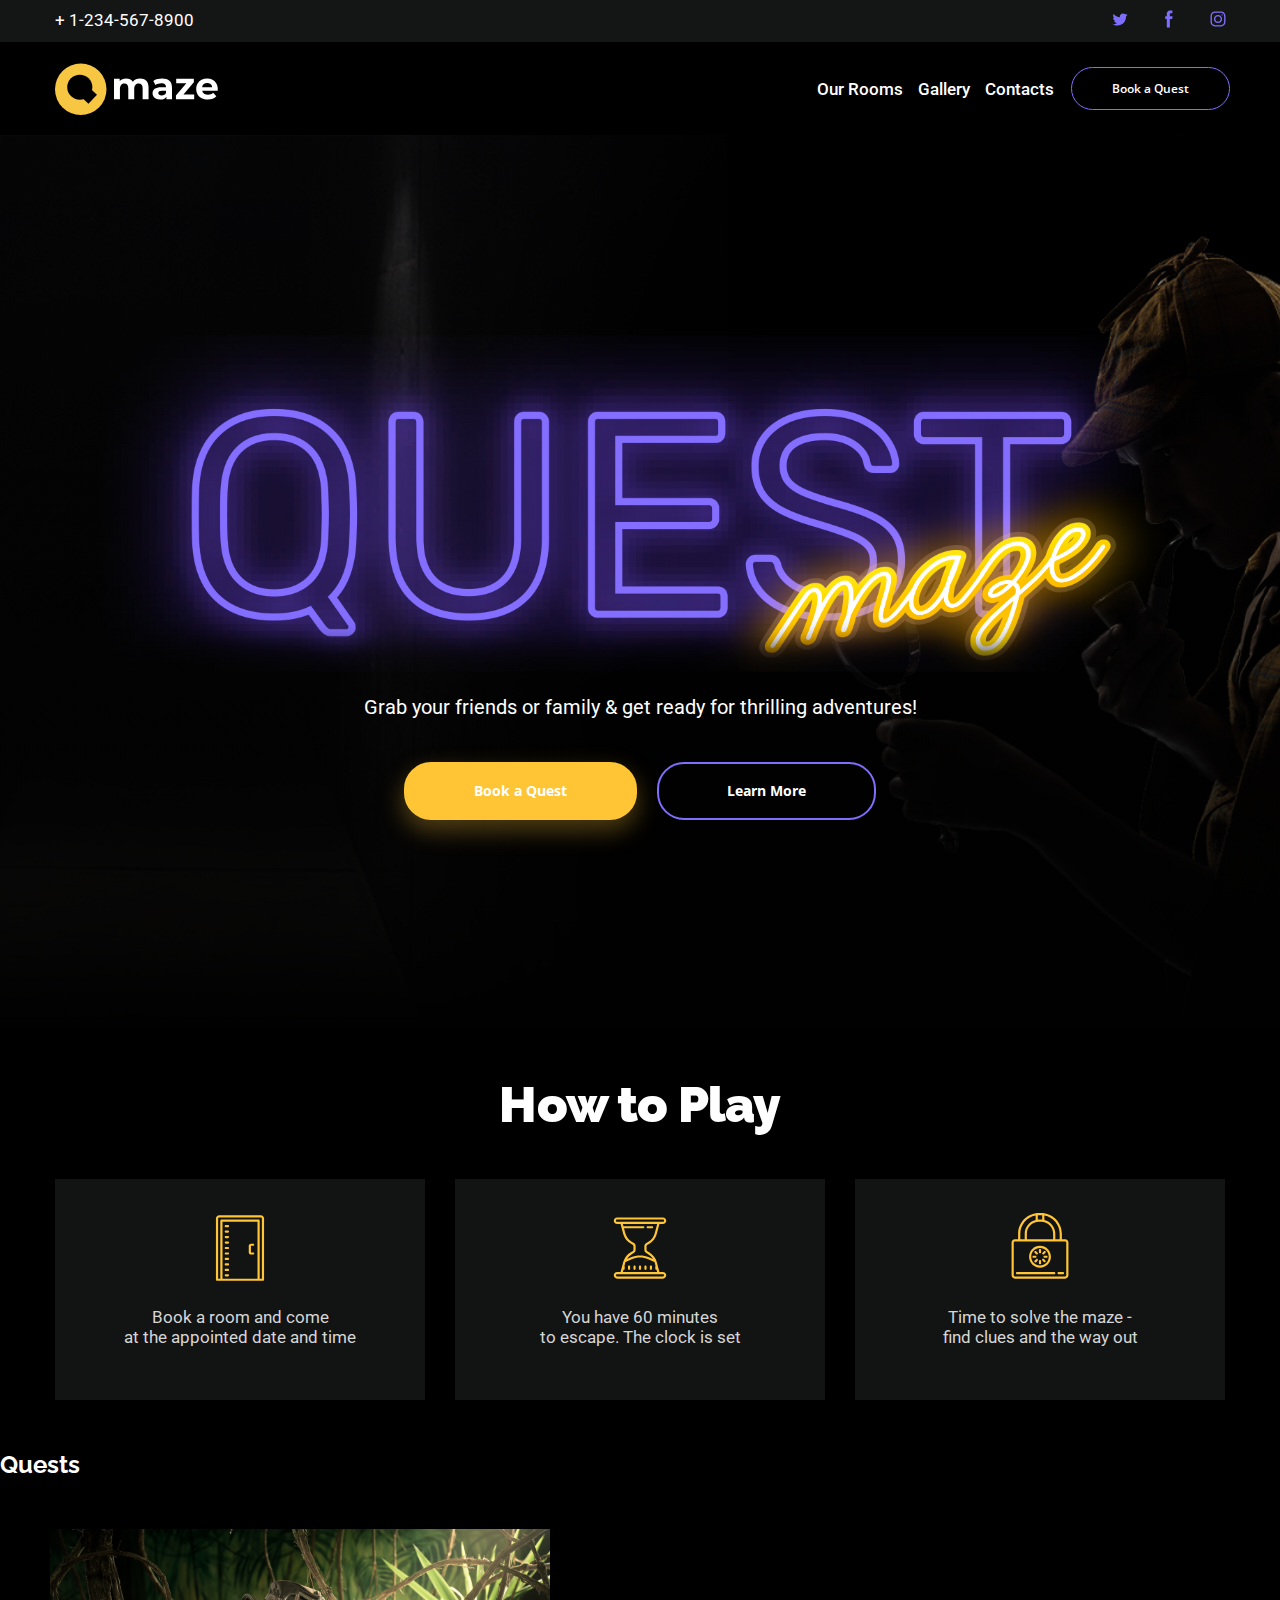
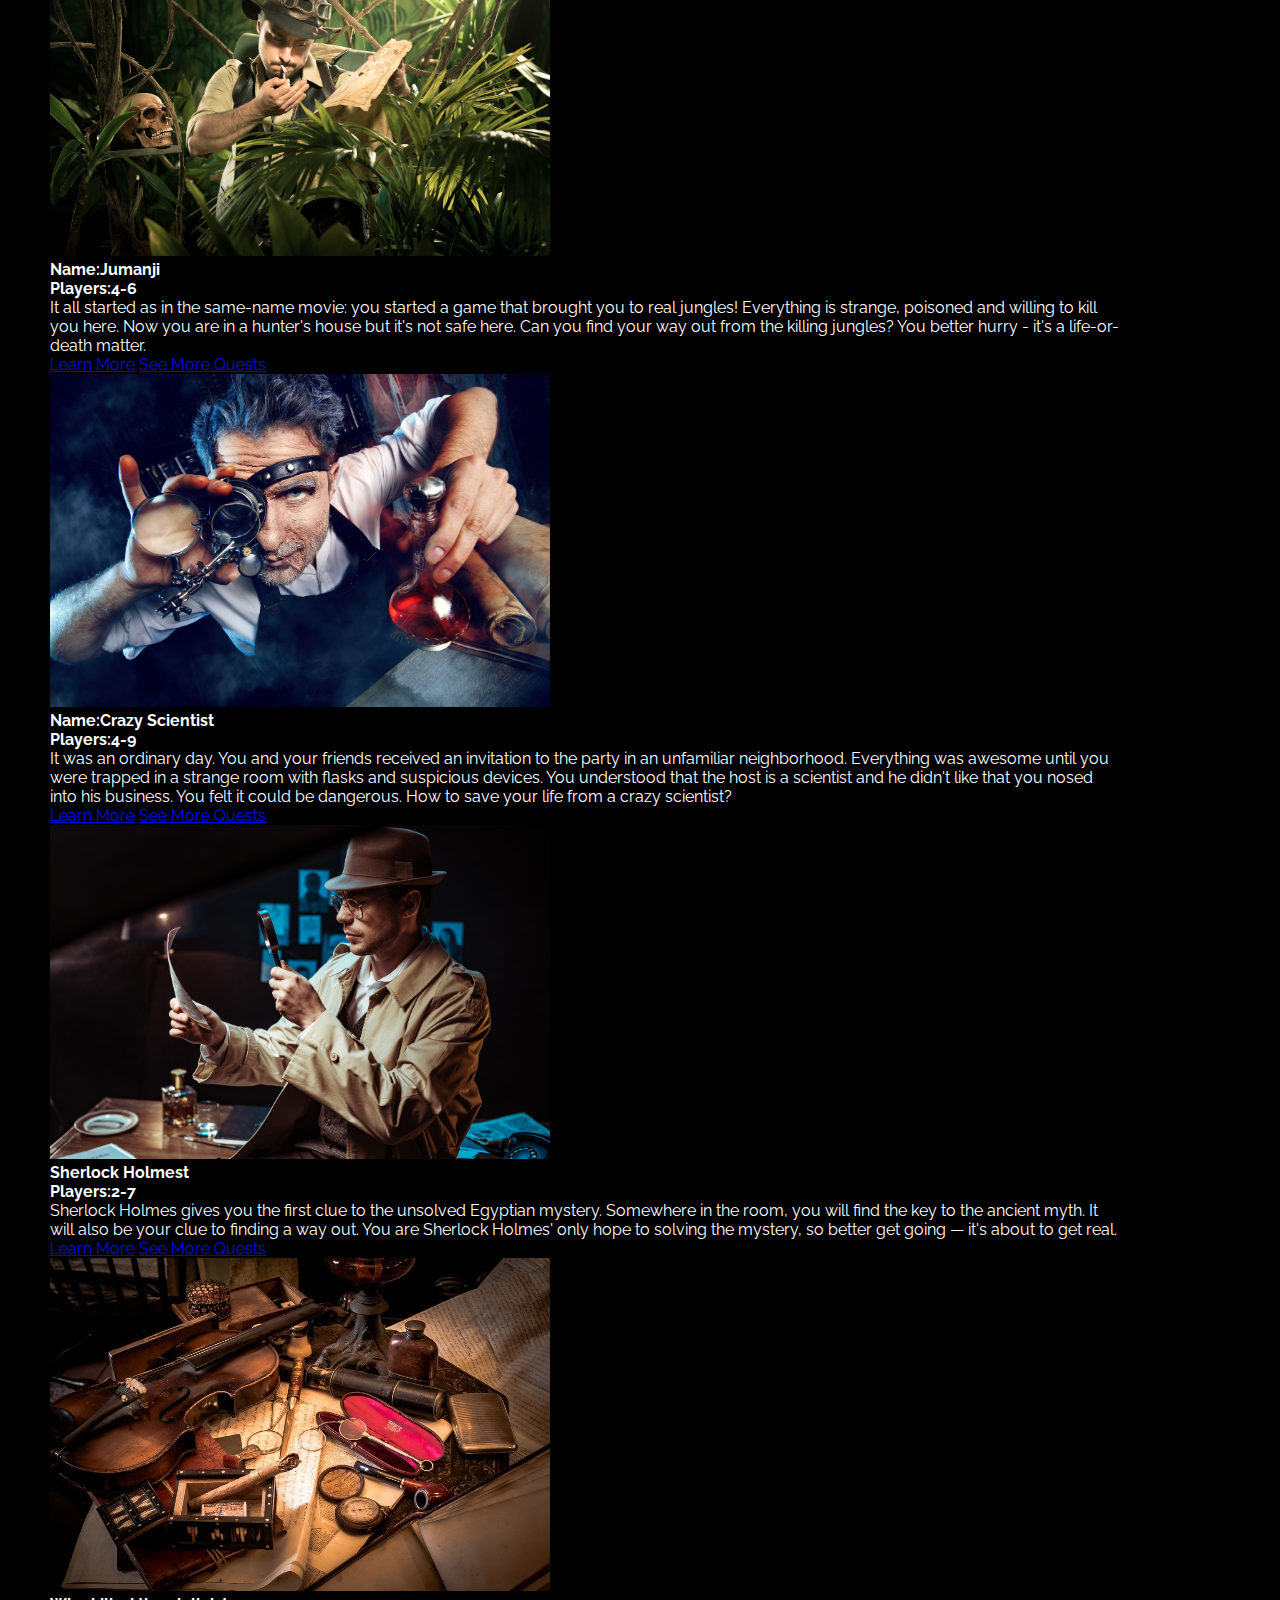
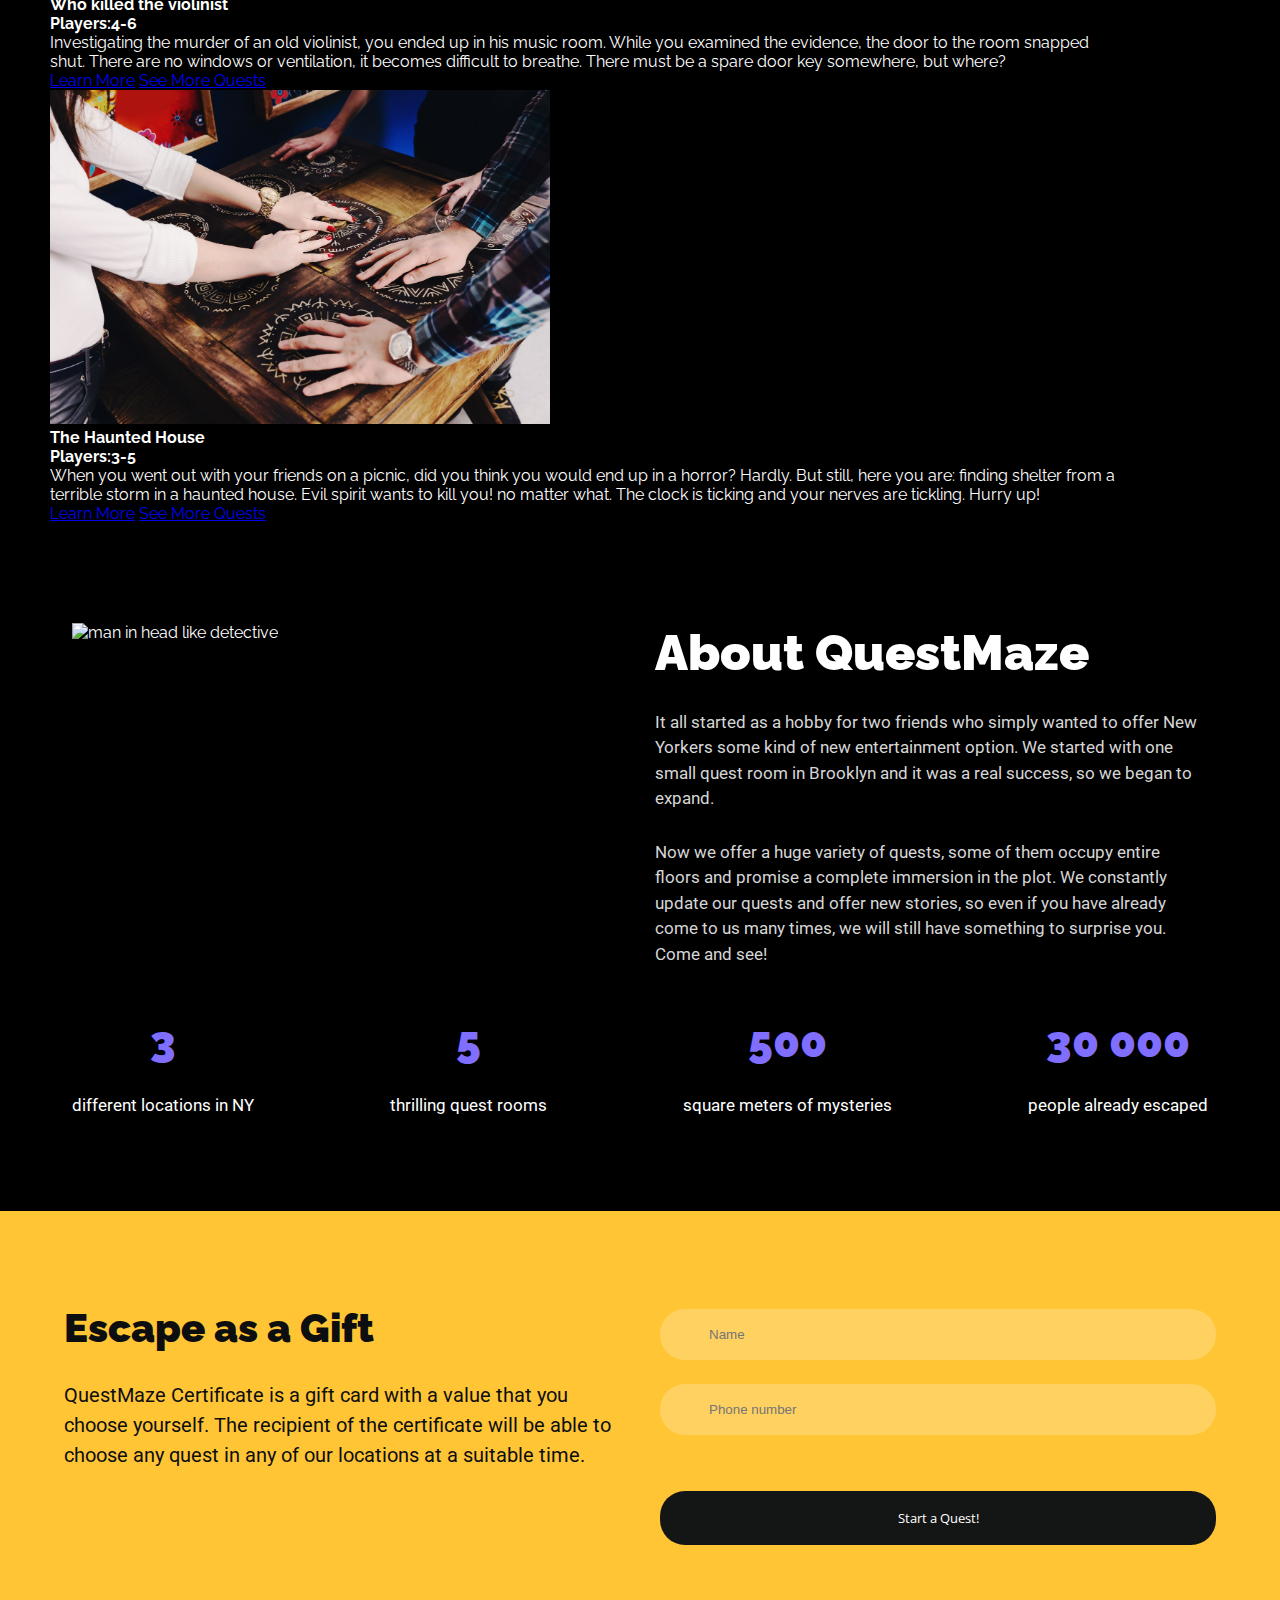
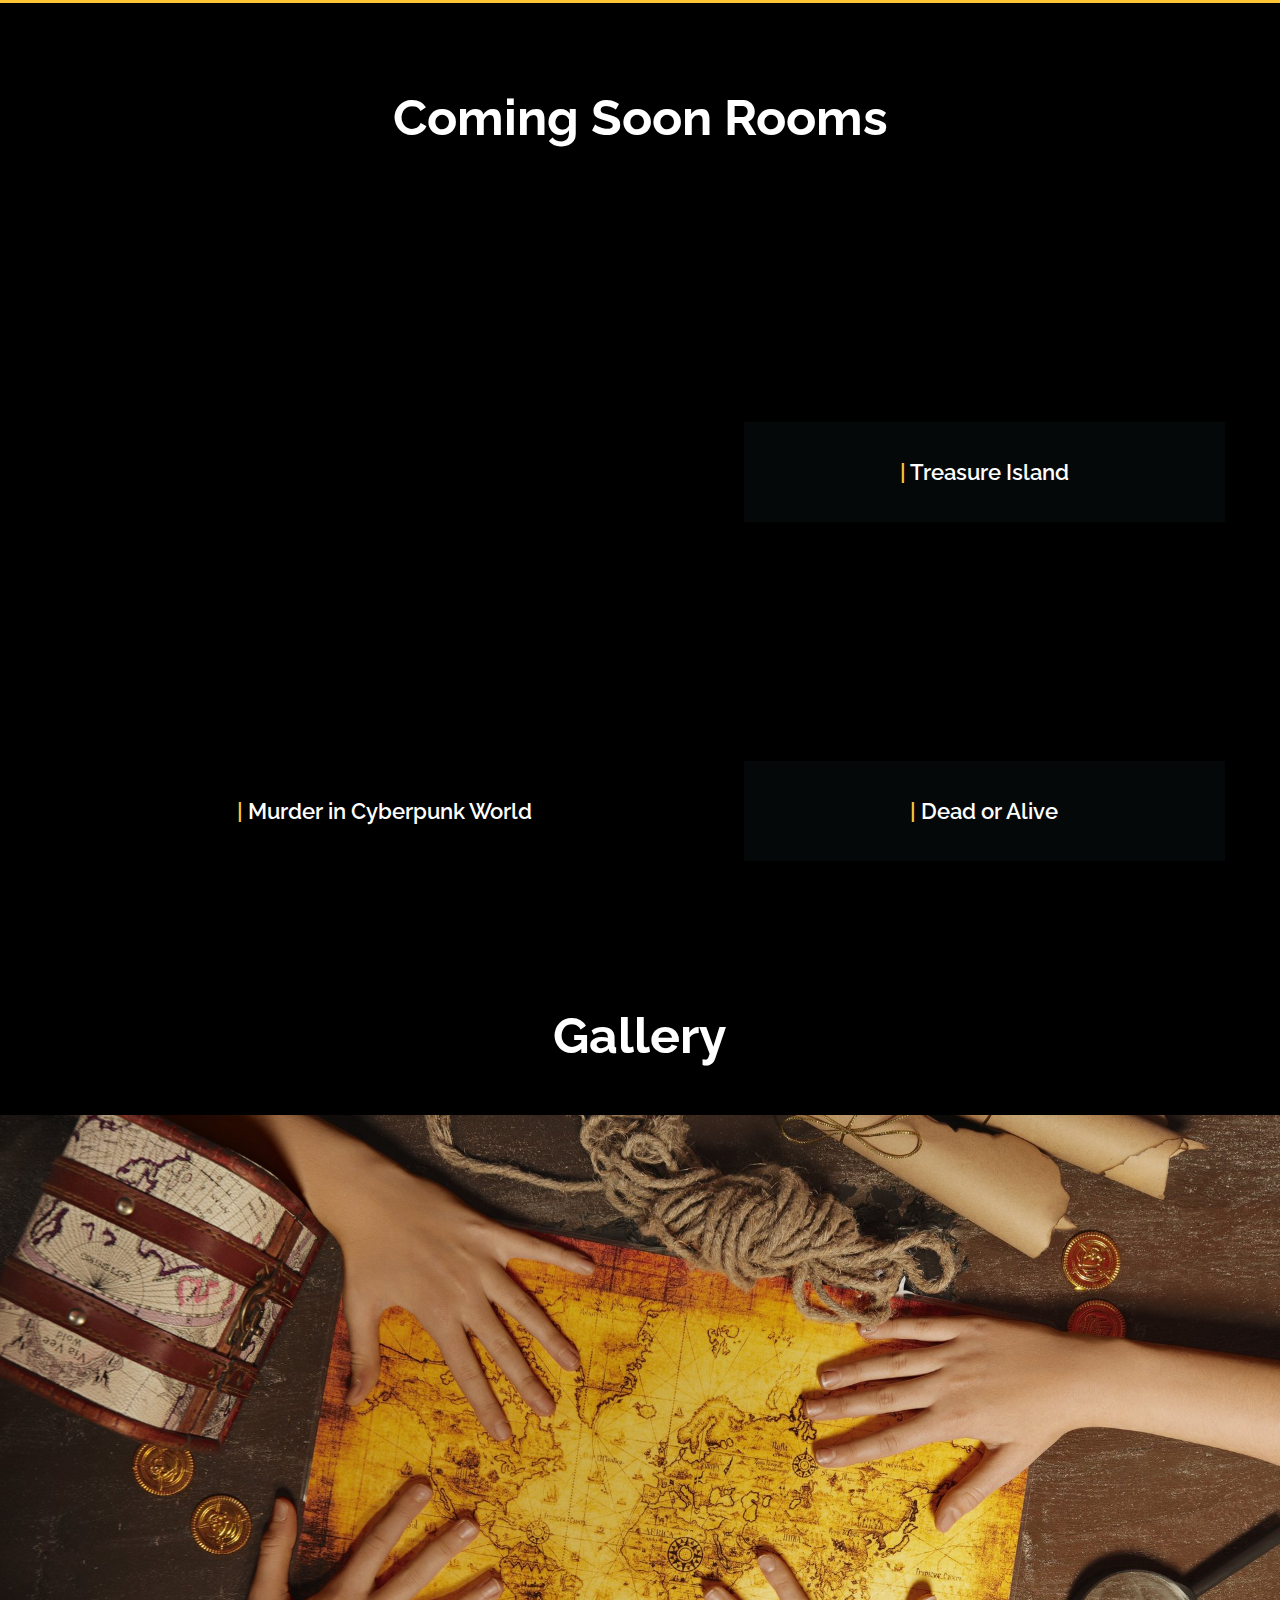
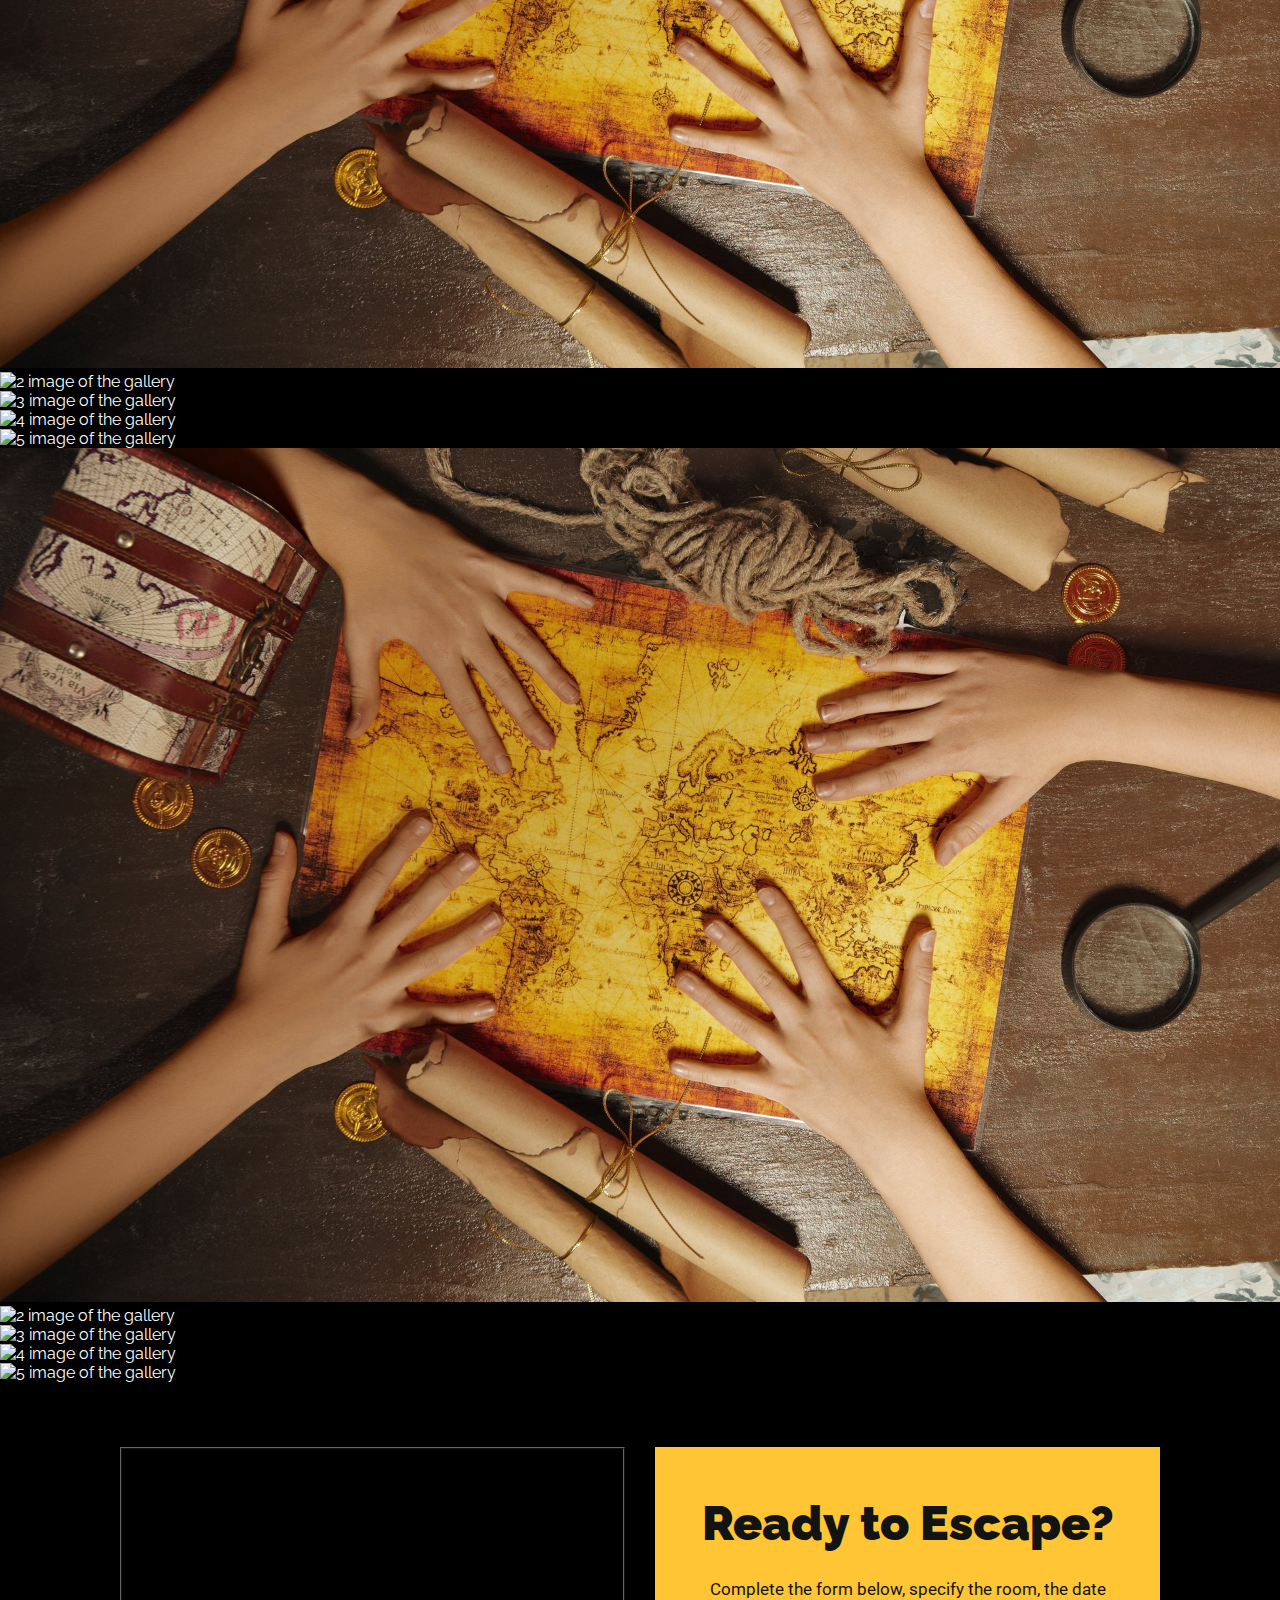
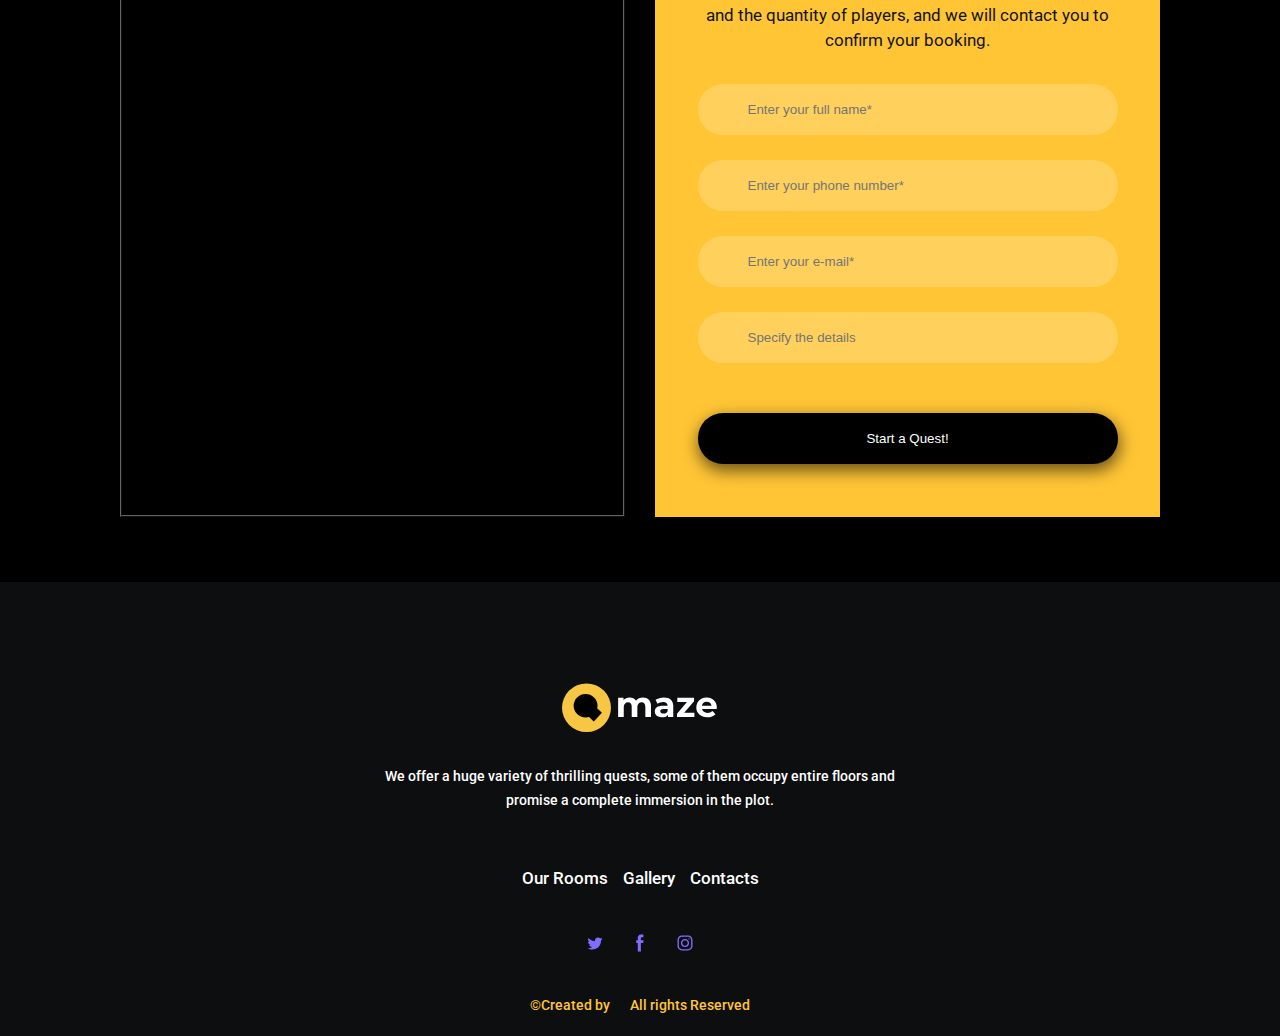
==== index.html @ 41f86e08 "Merge branch 'main' of https://github.com/koldovsky/735-team-03 into main" ====
<!DOCTYPE html>
<html lang="en">

<head>
    <meta charset="UTF-8">
    <meta http-equiv="X-UA-Compatible" content="IE=edge">
    <meta name="viewport" content="width=device-width, initial-scale=1.0"QuestMa
    <link rel="shortcut icon" href="img/questmaze-icon.png" type="image/x-icon">
    <link rel="stylesheet" href="css/index.css">
    <link rel="stylesheet" href="css/gallery-slider.css">
</head>

<body>
    <!-- Ivan Chyk -->
    <header class="header">
        <div class="header__line">
            <div class="header__line-container max-width-container" id="line">
                <a class="header__number" href="tel:+1-234-567-8900">+ 1-234-567-8900</a>
                <div class="header__social-icons social-icons">
                    <a class="social-icons__icon" href="https://www.twitter.com">
                        <img src="img/twitter-logo.svg" alt="Twitter Logo">
                    </a>
                    <a class="social-icons__icon" href="https://www.facebook.com">
                        <img src="img/facebook-logo.svg" alt="Facebook Logo">
                    </a>
                    <a class="social-icons__icon" href="https://www.instagram.com">
                        <img src="img/instagram-logo.svg" alt="Instagram Logo">
                    </a>
                </div>
            </div>
        </div>
        <div class="header-container max-width-container">
            <a class="header__logo-link" href="index.html">
                <img class="header__logo" src="img/questmaze-logo.svg" alt="QuestMaze Logo">
            </a>
            <div class="hamb">
                <div class="hamb__field" id="hamb">
                  <span class="bar"></span> <span class="bar"></span>
                  <span class="bar"></span>
                </div>
              </div>
            <nav class="header__menu menu" id="menu">
                <a class="menu__item" href="our-rooms.html">Our Rooms</a>
                <a class="menu__item" href="gallery.html">Gallery</a>
                <a class="menu__item" href="contacts.html">Contacts</a>
                <span class="menu__button">
                    <a class="menu__button-link" href="#ready-to-escape">Book a Quest</a>
                </span>
            </nav>
        </div>
        <div class="popup" id="popup"></div>
    </header>
    <main class="main">
        <div class="banner">
            <img class="banner__image" src="img/questmaze-banner.png" alt="QuestMaze Banner">
            <p class="banner__subtitle">
                Grab your friends or family & get ready for thrilling adventures!
            </p>
            <div class="banner__buttons">
                <a class="banner__left-button" href="#ready-to-escape">Book a Quest</a>
                <a class="banner__right-button" href="#about-us">Learn More</a>
            </div>
        </div>
        <section class="how-to-play max-width-container">
            <h2 class="how-to-play__title">How to Play</h2>
            <div class="how-to-play__rules"></div>
        </section>
        <!--Roman Zozulia-->
        <section class="slider">
            <h2 class="slider_title">Quests</h2>
            <div class="container">
                <div class="slider_item-title">
                    <div class="slide_jumanji">
                        <img width="500" src="img/our-rooms-jumanji.png" alt="Jumanji">
                        <h4>Name:Jumanji</h4>
                        <h4>Players:4-6</h4>
                        <p>It all started as in the same-name movie: you started a game that brought you to real
                            jungles!
                            Everything is strange, poisoned and willing to kill you here.
                            Now you are in a hunter's house but it's not safe here. Can you find your way out from the
                            killing
                            jungles?
                            You better hurry - it's a life-or-death matter.</p>
                        <a href="jumanji.html">Learn More</a>
                        <a href="our-rooms.html">See More Quests</a>

                    </div>
                    <div class="slide_crazy_scientist">
                        <img width="500" src="img/our-rooms-crazy-scientist.jpeg" alt="CrazyScientist">
                        <h4>Name:Crazy Scientist</h4>
                        <h4>Players:4-9</h4>
                        <p>
                            It was an ordinary day. You and your friends received an invitation to the party in an
                            unfamiliar neighborhood.
                            Everything was awesome until you were trapped in a strange room with flasks and suspicious
                            devices.
                            You understood that the host is a scientist and he didn't like that you nosed into his
                            business.
                            You felt it could be dangerous. How to save your life from a crazy scientist?
                        </p>
                        <a href="#">Learn More</a>
                        <a href="our-rooms.html">See More Quests</a>
                    </div>
                    <div class="slide_sherlock_holmes">
                        <img width="500" src="img/our-rooms-sherlock-holmes.png" alt="Sherlock Holmes">
                        <h4>Sherlock Holmest</h4>
                        <h4>Players:2-7</h4>
                        <p>
                            Sherlock Holmes gives you the first clue to the unsolved Egyptian mystery.
                            Somewhere in the room, you will find the key to the ancient myth.
                            It will also be your clue to finding a way out.
                            You are Sherlock Holmes' only hope to solving the mystery, so better get going — it's about
                            to
                            get real.
                        </p>
                        <a href="#">Learn More</a>
                        <a href="our-rooms.html">See More Quests</a>
                    </div>
                    <div class="slide_who_killed_the_violinist?">
                        <img width="500" src="img/our-rooms-who-killed-the-volinist.jpeg"
                            alt="Who killed the violinist">
                        <h4>Who killed the violinist</h4>
                        <h4>Players:4-6</h4>
                        <p>
                            Investigating the murder of an old violinist, you ended up in his music room.
                            While you examined the evidence, the door to the room snapped shut.
                            There are no windows or ventilation, it becomes difficult to breathe.
                            There must be a spare door key somewhere, but where?
                        </p>
                        <a href="#">Learn More</a>
                        <a href="our-rooms.html">See More Quests</a>
                    </div>
                    <div class="slide_the_haunted_house?">
                        <img width="500" src="img/our-rooms-the-haunted-house.jpeg" alt="The Haunted Hous">
                        <h4>The Haunted House</h4>
                        <h4>Players:3-5</h4>
                        <p>
                            When you went out with your friends on a picnic, did you think you would end up in a horror?
                            Hardly. But still, here you are: finding shelter from a terrible storm in a haunted house.
                            Evil spirit wants to kill you! no matter what.
                            The clock is ticking and your nerves are tickling. Hurry up!
                        </p>
                        <a href="#">Learn More</a>
                        <a href="our-rooms.html">See More Quests</a>
                    </div>
                </div>
            </div>
        </section>
        <!-- Yrii Honcharuk  -->
        <section class="about-maze" id="about-us">
            <div class="max-width-container">
                <div class="about-maze__info">
                    <div class="image-container">
                        <img class="about-maze__image" src="img/man-detective.webp" width="570"
                            alt="man in head like detective">
                    </div>
                    <div class="text-container">
                        <h2 class="about-maze__title">About QuestMaze</h2>
                        <p class="about-maze__paragraph">
                            It all started as a hobby for two friends who simply wanted to offer New
                            Yorkers some kind of new entertainment option. We started with one small quest room in
                            Brooklyn
                            and
                            it
                            was a real success, so we began to expand.
                        </p>
                        <p class="about-maze__paragraph">
                            Now we offer a huge variety of quests, some of them occupy entire floors and promise a
                            complete
                            immersion in the plot. We constantly update our quests and offer new stories, so even if you
                            have
                            already come to us many times, we will still have something to surprise you. Come and see!
                        </p>
                    </div>
                </div>
                <div class="about-maze__our-progress our-progress">
                    <div class="our-progress__locations">
                        <p class="our-progress__quantity">3</p>
                        <p class="our-progress__text">different locations in NY</p>
                    </div>
                    <div class="our-progress__rooms">
                        <p class="our-progress__quantity">5</p>
                        <p class="our-progress__text">thrilling quest rooms</p>
                    </div>
                    <div class="our-progress__squere">
                        <p class="our-progress__quantity">500</p>
                        <p class="our-progress__text">square meters of mysteries</p>
                    </div>
                    <div class="our-progress__customers">
                        <p class="our-progress__quantity">30 000</p>
                        <p class="our-progress__text">people already escaped</p>
                    </div>
                </div>
            </div>
        </section>
        <section class="gift">
            <div class="max-width-container">
                <div class="gift__info">
                    <h2 class="gift__title">Escape as a Gift</h2>
                    <p class="gift__paragraph">
                        QuestMaze Certificate is a gift card with a value that you choose yourself. The
                        recipient of the certificate will be able to choose any quest in any of our locations at a
                        suitable
                        time.
                    </p>
                </div>
                <form class="gift__short-form short-form">
                    <input class="short-form__name" name="fullname" type="text" placeholder="Name" required>
                    <input class="short-form__phone" name="phonenumber" type="tel" placeholder="Phone number" required>
                    <input class="short-form__submit" type="submit" value="Start a Quest!">
                </form>
            </div>
        </section>
        <section class="coming-soon"> <!--Image in each box is background! Зображення в кожному контейнері є фоновим!-->
            <div class="max-width-container">
                <h2 class="coming-soon__title">Coming Soon Rooms</h2>
                <div class="grid-container">
                    <div class="coming-soon__cyberpunk">
                        <div class="coming-soon__conainer">
                            <span class="coming-soon__line">|</span>
                            <span class="coming-soon__room-name">Murder in Cyberpunk World</span>
                        </div>
                    </div>
                    <div class="coming-soon__treasure-ilend">
                        <div class="coming-soon__conainer">
                            <span class="coming-soon__line">|</span>
                            <span class="coming-soon__room-name">Treasure Island</span>
                        </div>
                    </div>
                    <div class="coming-soon__dead-or-alive">
                        <div class="coming-soon__conainer">
                            <span class="coming-soon__line">|</span>
                            <span class="coming-soon__room-name">Dead or Alive</span>
                        </div>
                    </div>
                </div>
            </div>
        </section>
        <!-- Hryhorii  Kosolap -->
        <section class="gallery">
            <div class="galerry__header header">
                <h2 class="header__text">
                    Gallery
                </h2>
            </div>
            <div class="gallery__slider slider">
                <div class="slick-slide">
                    <img src="img/gallery-main-image.jfif" alt="1 image of the gallery">   
                </div>
                <div class="slick-slide">
                    <img src="img/gallery-secondary-image-second.jpg" alt="2 image of the gallery">
                </div>
                <div class="slick-slide">
                    <img src="img/gallery-secondary-image-third.jpg" alt="3 image of the gallery">
                </div>
                <div class="slick-slide">
                    <img src="img/gallery-secondary-image-fourth.jpg" alt="4 image of the gallery">  
                </div>
                <div class="slick-slide">
                    <img src="img/gallery-secondary-image-fifth.jpg" alt="5 image of the gallery">
                </div>
            </div>    
            <div class="slider__nav">
                <div class="slick-slide">
                    <img src="img/gallery-main-image.jfif" alt="1 image of the gallery">   
                </div>
                <div class="slick-slide">
                    <img src="img/gallery-secondary-image-second.jpg" alt="2 image of the gallery">
                </div>
                <div class="slick-slide">
                    <img src="img/gallery-secondary-image-third.jpg" alt="3 image of the gallery">
                </div>
                <div class="slick-slide">
                    <img src="img/gallery-secondary-image-fourth.jpg" alt="4 image of the gallery">  
                </div>
                <div class="slick-slide">
                    <img src="img/gallery-secondary-image-fifth.jpg" alt="5 image of the gallery">
                </div>
            </div> 
            <!-- <div class="subslider slider slider-nav">
                    <div class="slick-slide">
                        <img src="img/gallery-subslider-main-image.jpg" alt="1 image of the gallery">   
                    </div>
                    <div class="slick-slide">
                        <img src="img/gallery-subslider-image-second.jpg" alt="2 image of the gallery">
                    </div>
                    <!-- <div class="slick-slide">
                        <img src="img/gallery-subslider-image-third.jpg" alt="3 image of the gallery">
                    </div>
                    <div class="slick-slide">
                        <img src="img/gallery-subslider-image-fourth.jpg" alt="4 image of the gallery">  
                    </div>
                    <div class="slick-slide">
                        <img src="img/gallery-subslider-image-fifth.jpg" alt="5 image of the gallery">
                    </div> -->
            <!-- </div> -->
            <script src="https://code.jquery.com/jquery-3.6.3.min.js"></script>
            <script src="js/slick.min.js"></script>
            <script src="js/gallery-carousel.js"></script>
        </section>

        <!-- Iryna Vdovych -->
        <section id="ready-to-escape" class="readyescape container">
            <div class="contact-map container__elem">
                <iframe class="readyescape__map"
                    src="https://www.google.com/maps/embed?pb=!1m18!1m12!1m3!1d1104.8428655840708!2d-73.91799664912942!3d40.64641104658227!2m3!1f0!2f0!3f0!3m2!1i1024!2i768!4f13.1!3m3!1m2!1s0x89c25c95faf5da67%3A0x6c999d6dde9fe33e!2zMjk5IEUgODd0aCBTdCwgQnJvb2tseW4sIE5ZIDExMjM2LCDQodC_0L7Qu9GD0YfQtdC90ZYg0KjRgtCw0YLQuCDQkNC80LXRgNC40LrQuA!5e0!3m2!1suk!2sua!4v1673428453065!5m2!1suk!2sua"
                    allowfullscreen=""  referrerpolicy="no-referrer-when-downgrade"></iframe>
            </div>
            <div class="contact-form container__elem">
                <form class="escape__form form" action="https://formspree.io/f/myyayayg" method="POST">
                    <div class="form__container">
                        <h2 class="form__title">Ready to Escape?</h2>
                        <p class="form__text">
                            Complete the form below, specify the room, the date and the quantity of players, and
                            we will contact you to confirm your booking.
                        </p>
                        <input class="form__fullname form__elem" name="fullname" type="text"
                            placeholder="Enter your full name*" required />
                        <input class="form__phonenumber form__elem" name="phonenumber" pattern="[0-9]{7}" type="tel"
                            placeholder="Enter your phone number*" required />
                        <input class="form__email form__elem" name="email" type="email" placeholder="Enter your e-mail*"
                            required />
                        <input class="form__specifydetails form__elem" name="details" type="text"
                            placeholder="Specify the details" />
                        <button class="form__submit form__elem" type="submit">Start a Quest!</button>
                    </div>
                </form>
            </div>
        </section>
    </main>
    <!-- Ivan Chyk -->
    <footer class="footer">
        <div class="footer__container">
            <a class="footer__logo-link" href="index.html">
                <img class="footer__logo" src="img/questmaze-logo.svg" alt="QuestMaze Logo">
            </a>
            <p class="footer__subtitle">
                We offer a huge variety of thrilling quests, some of them occupy entire floors and promise a complete
                immersion in the plot.
            </p>
            <nav class="footer__menu menu">
                <a class="menu__item" href="our-rooms.html">Our Rooms</a>
                <a class="menu__item" href="gallery.html">Gallery</a>
                <a class="menu__item" href="contacts.html">Contacts</a>
            </nav>
            <div class="footer__social-icons social-icons">
                <a class="social-icons__icon" href="https://www.twitter.com">
                    <img src="img/twitter-logo.svg" alt="Twitter Logo">
                </a>
                <a class="social-icons__icon" href="https://www.facebook.com">
                    <img src="img/facebook-logo.svg" alt="Facebook Logo">
                </a>
                <a class="social-icons__icon" href="https://www.instagram.com">
                    <img src="img/instagram-logo.svg" alt="Instagram Logo">
                </a>
            </div>
        </div>
        <div class="footer__text-container">
            <p class="footer__text">©Created by</p>
            <p class="footer__text">All rights Reserved</p>
        </div>
    </footer>
    <script src="js/hamburger-menu.js"></script>
    <script src="js/how-to-play.js"></script>
</body>

</html>
---- css/index.css ----
@import url(common.css);
@import url(header.css);
@import url(banner.css);
@import url(how-to-play.css);
@import url(slider.css);
@import url(about-maze.css);
@import url(gift.css);
@import url(coming-soon.css);
@import url(jumanji.css);
@import url(gallery.css);
@import url(readyescape.css);
@import url(footer.css);
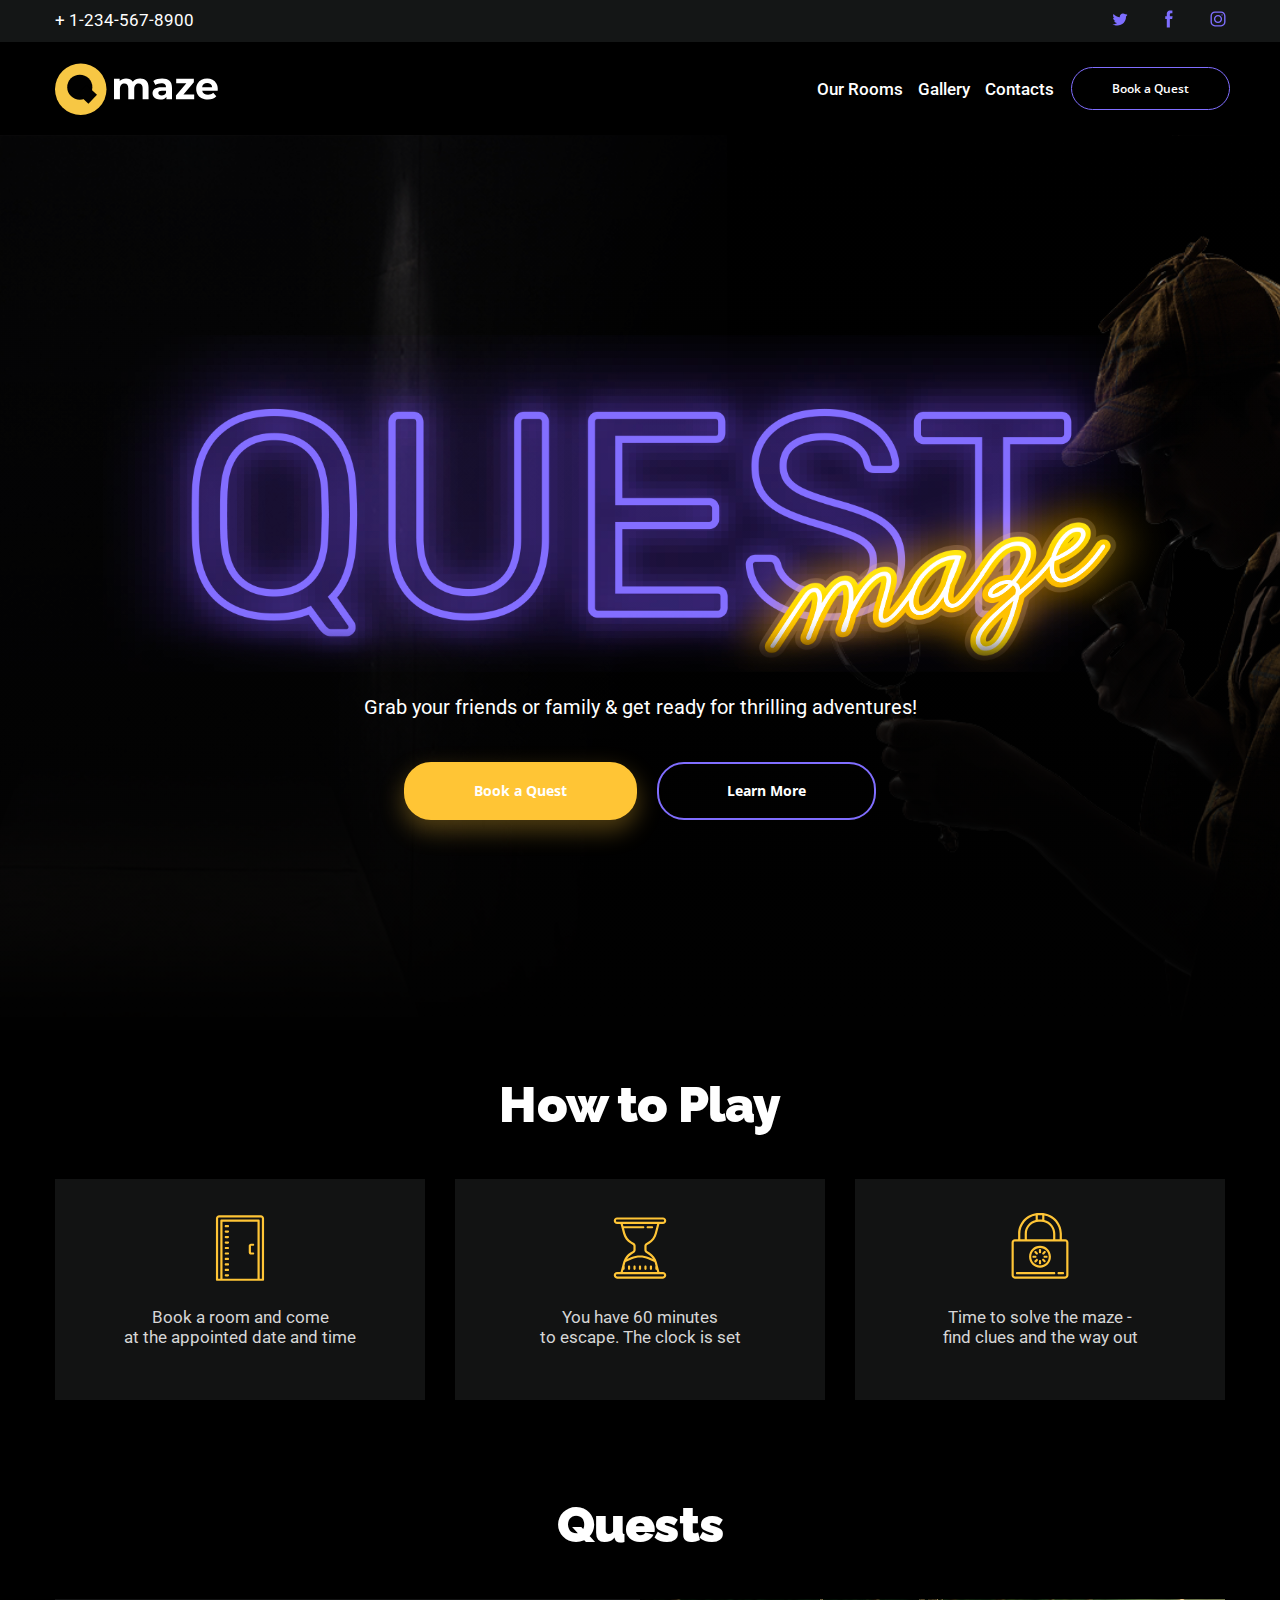
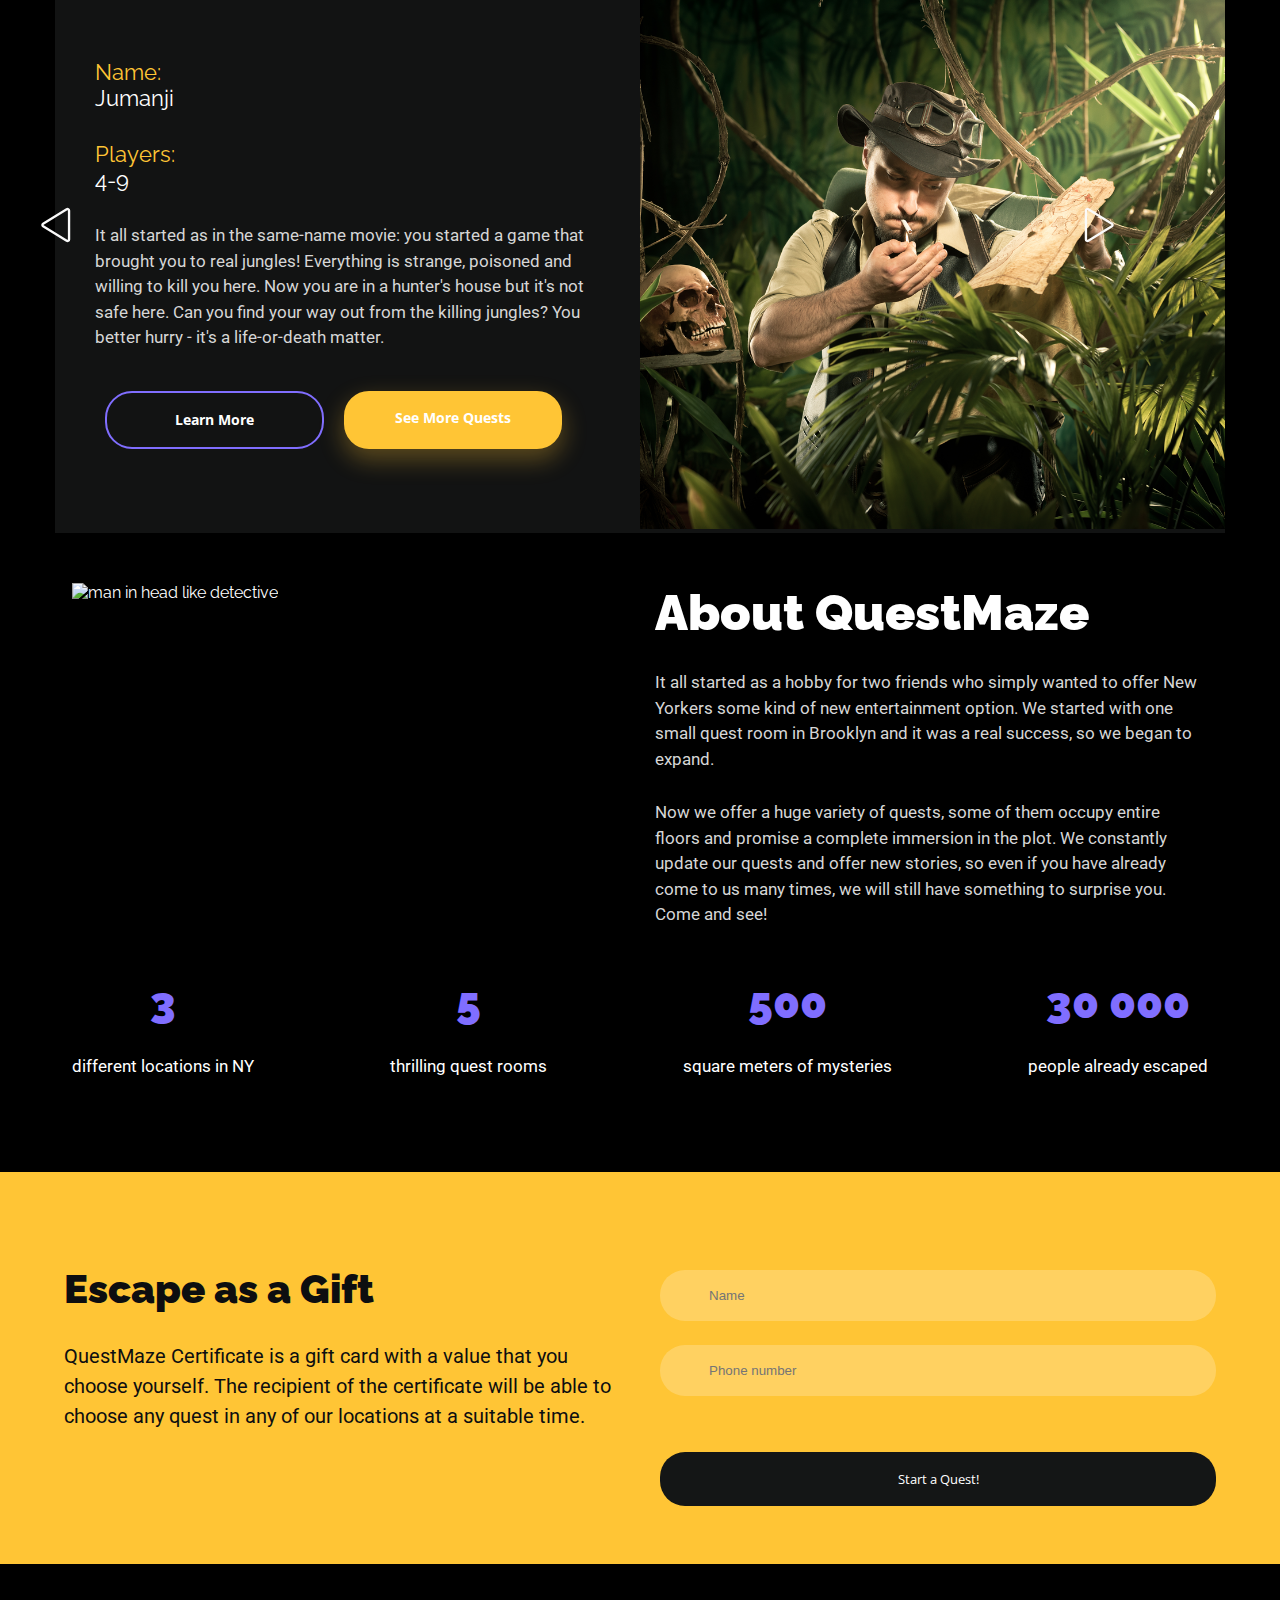
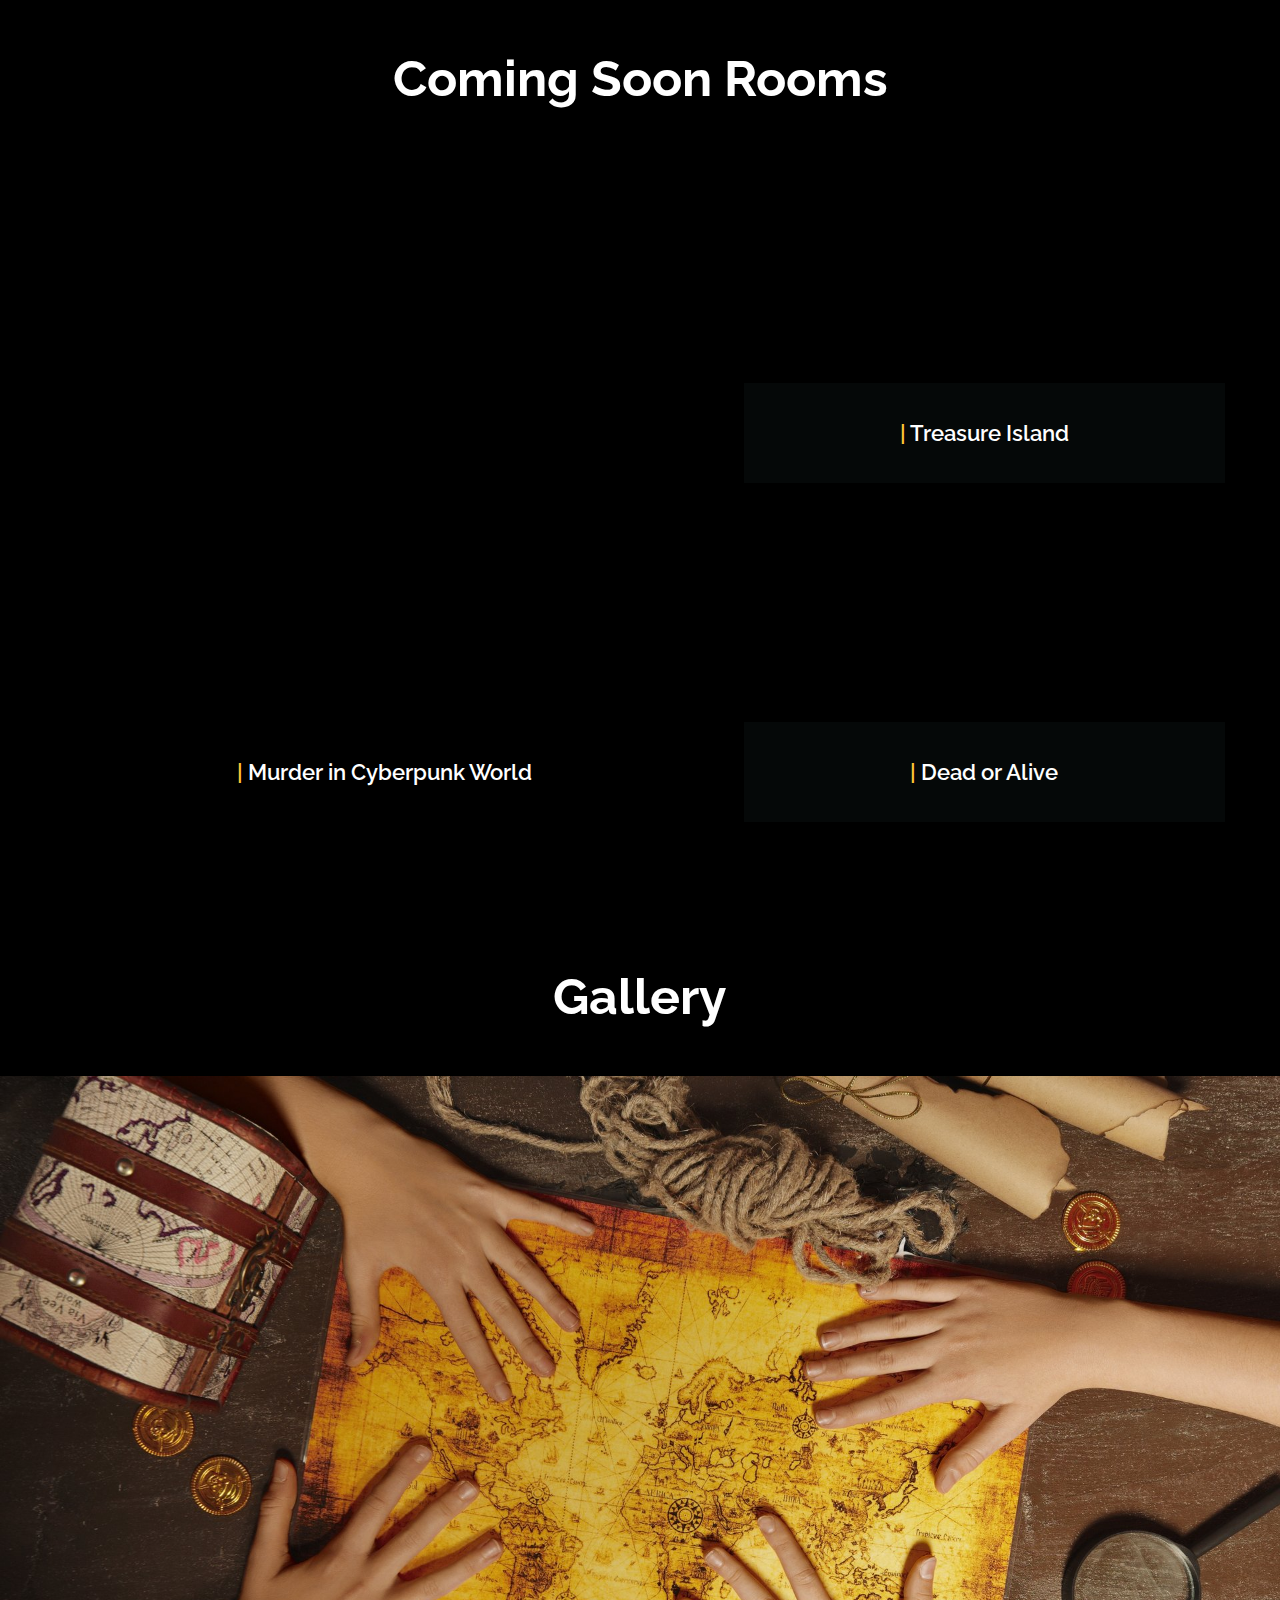
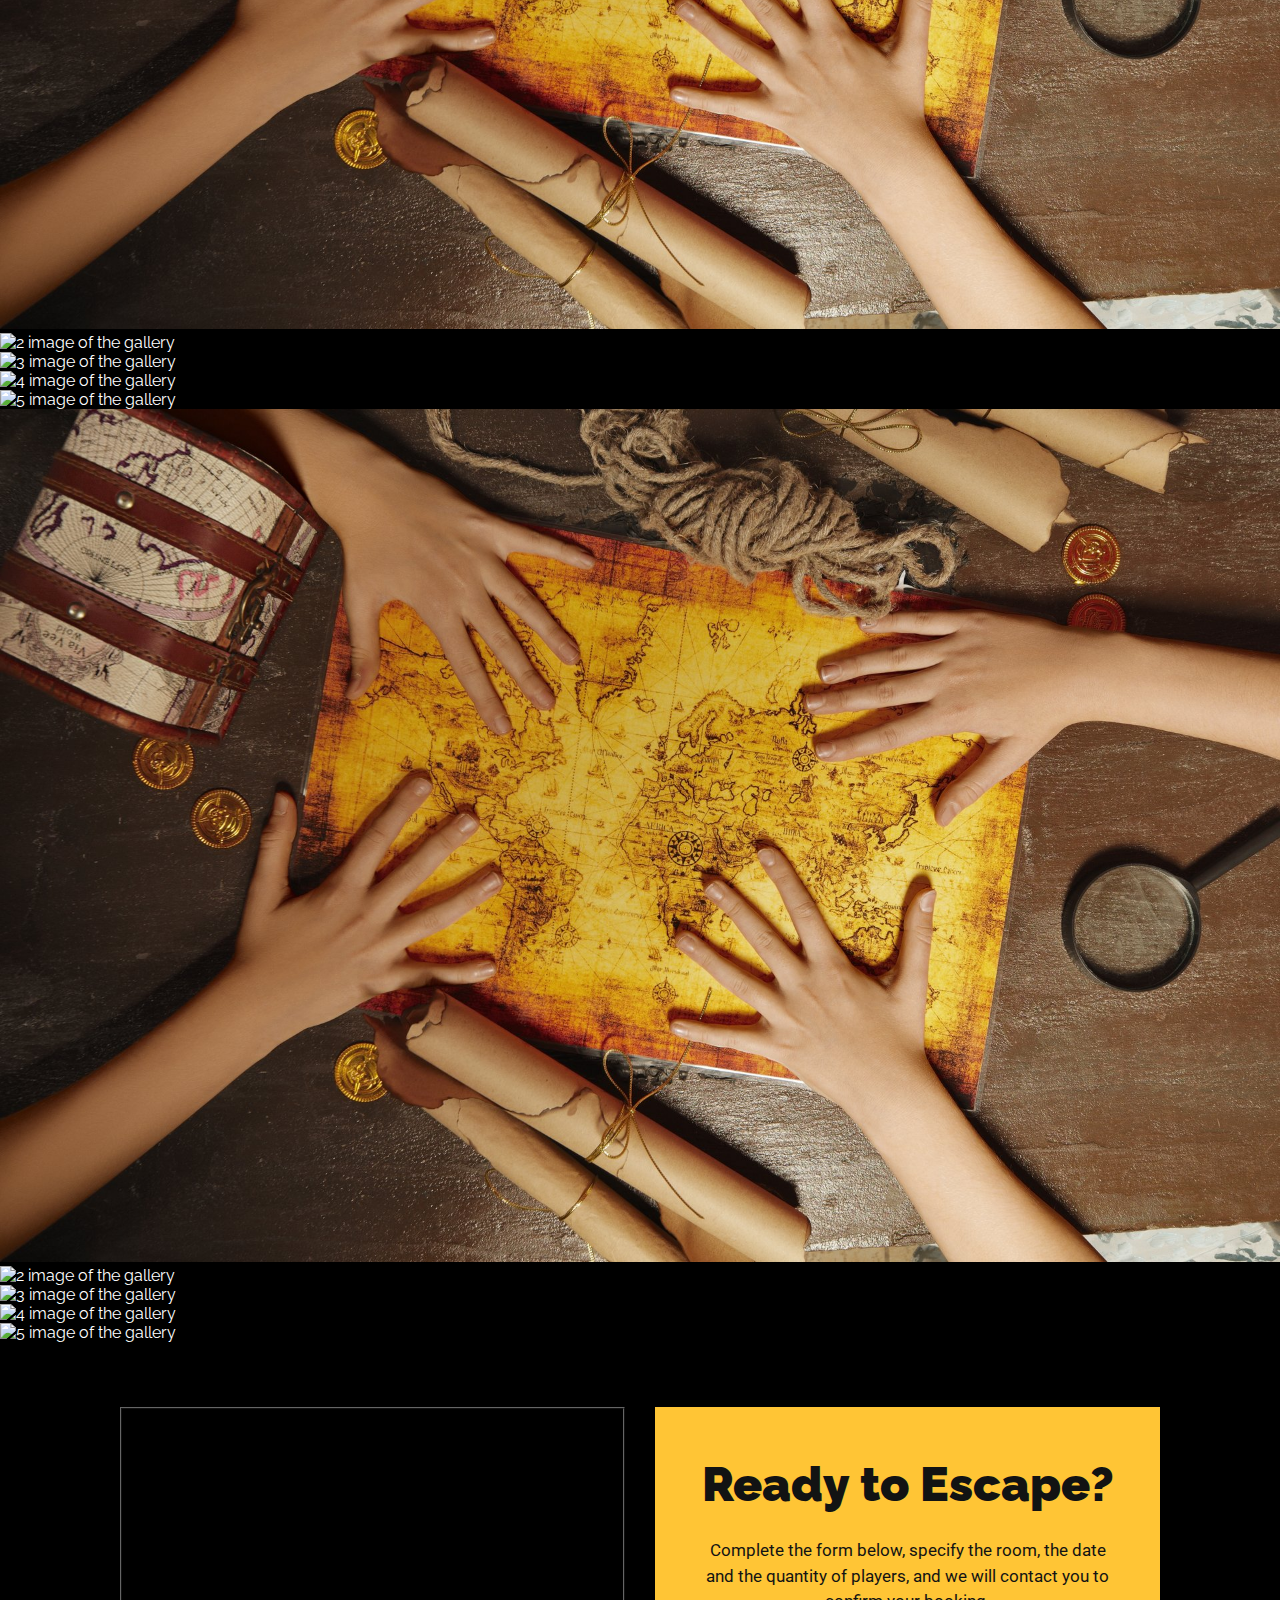
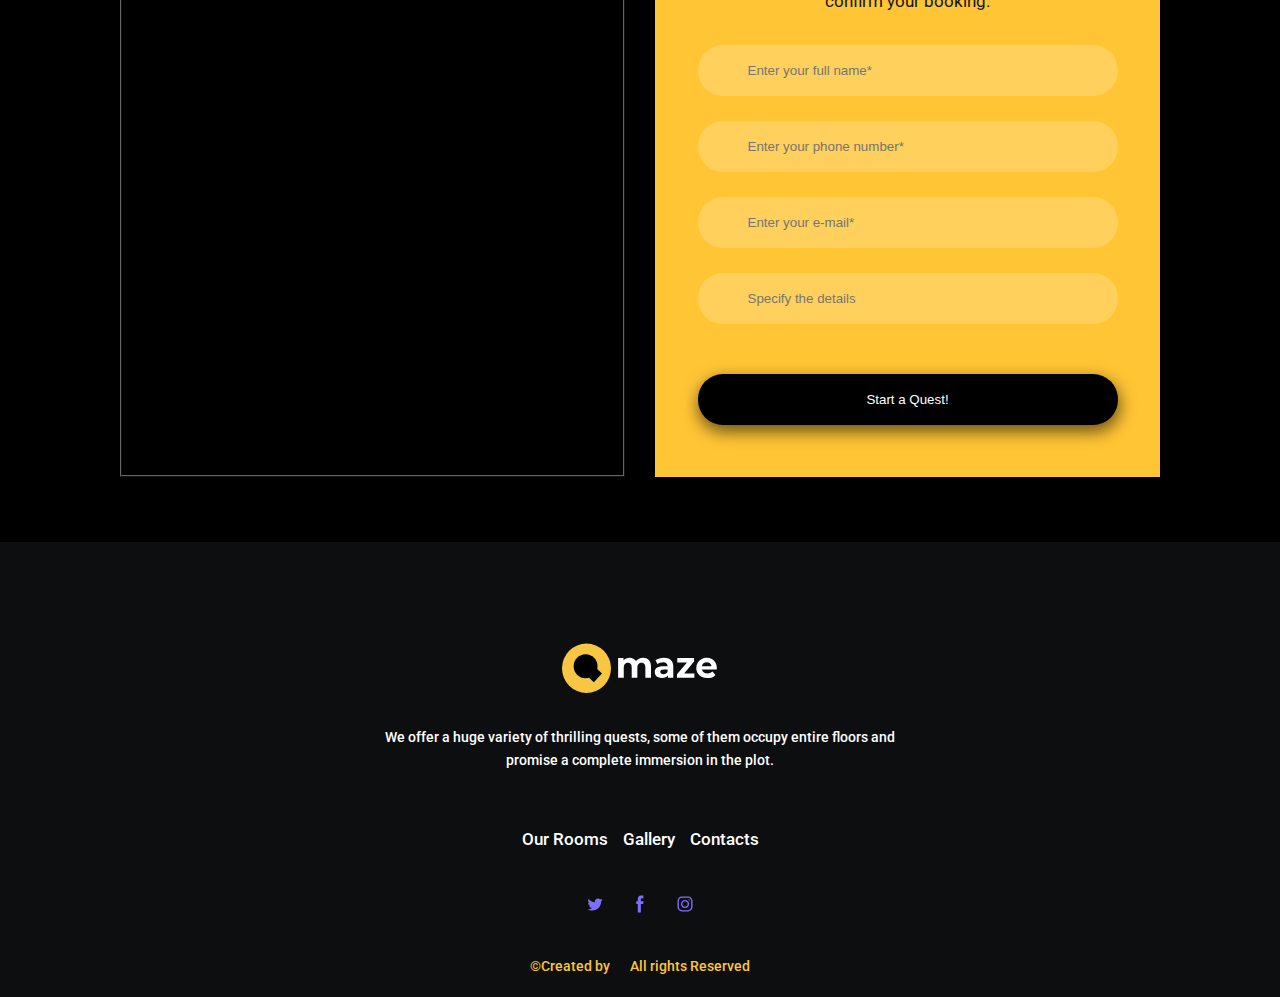
==== commit 01a84836: "add carusel" ====
--- a/index.html
+++ b/index.html
@@ -66,85 +66,12 @@
             <div class="how-to-play__rules"></div>
         </section>
         <!--Roman Zozulia-->
-        <section class="slider">
-            <h2 class="slider_title">Quests</h2>
-            <div class="container">
-                <div class="slider_item-title">
-                    <div class="slide_jumanji">
-                        <img width="500" src="img/our-rooms-jumanji.png" alt="Jumanji">
-                        <h4>Name:Jumanji</h4>
-                        <h4>Players:4-6</h4>
-                        <p>It all started as in the same-name movie: you started a game that brought you to real
-                            jungles!
-                            Everything is strange, poisoned and willing to kill you here.
-                            Now you are in a hunter's house but it's not safe here. Can you find your way out from the
-                            killing
-                            jungles?
-                            You better hurry - it's a life-or-death matter.</p>
-                        <a href="jumanji.html">Learn More</a>
-                        <a href="our-rooms.html">See More Quests</a>
-
-                    </div>
-                    <div class="slide_crazy_scientist">
-                        <img width="500" src="img/our-rooms-crazy-scientist.jpeg" alt="CrazyScientist">
-                        <h4>Name:Crazy Scientist</h4>
-                        <h4>Players:4-9</h4>
-                        <p>
-                            It was an ordinary day. You and your friends received an invitation to the party in an
-                            unfamiliar neighborhood.
-                            Everything was awesome until you were trapped in a strange room with flasks and suspicious
-                            devices.
-                            You understood that the host is a scientist and he didn't like that you nosed into his
-                            business.
-                            You felt it could be dangerous. How to save your life from a crazy scientist?
-                        </p>
-                        <a href="#">Learn More</a>
-                        <a href="our-rooms.html">See More Quests</a>
-                    </div>
-                    <div class="slide_sherlock_holmes">
-                        <img width="500" src="img/our-rooms-sherlock-holmes.png" alt="Sherlock Holmes">
-                        <h4>Sherlock Holmest</h4>
-                        <h4>Players:2-7</h4>
-                        <p>
-                            Sherlock Holmes gives you the first clue to the unsolved Egyptian mystery.
-                            Somewhere in the room, you will find the key to the ancient myth.
-                            It will also be your clue to finding a way out.
-                            You are Sherlock Holmes' only hope to solving the mystery, so better get going — it's about
-                            to
-                            get real.
-                        </p>
-                        <a href="#">Learn More</a>
-                        <a href="our-rooms.html">See More Quests</a>
-                    </div>
-                    <div class="slide_who_killed_the_violinist?">
-                        <img width="500" src="img/our-rooms-who-killed-the-volinist.jpeg"
-                            alt="Who killed the violinist">
-                        <h4>Who killed the violinist</h4>
-                        <h4>Players:4-6</h4>
-                        <p>
-                            Investigating the murder of an old violinist, you ended up in his music room.
-                            While you examined the evidence, the door to the room snapped shut.
-                            There are no windows or ventilation, it becomes difficult to breathe.
-                            There must be a spare door key somewhere, but where?
-                        </p>
-                        <a href="#">Learn More</a>
-                        <a href="our-rooms.html">See More Quests</a>
-                    </div>
-                    <div class="slide_the_haunted_house?">
-                        <img width="500" src="img/our-rooms-the-haunted-house.jpeg" alt="The Haunted Hous">
-                        <h4>The Haunted House</h4>
-                        <h4>Players:3-5</h4>
-                        <p>
-                            When you went out with your friends on a picnic, did you think you would end up in a horror?
-                            Hardly. But still, here you are: finding shelter from a terrible storm in a haunted house.
-                            Evil spirit wants to kill you! no matter what.
-                            The clock is ticking and your nerves are tickling. Hurry up!
-                        </p>
-                        <a href="#">Learn More</a>
-                        <a href="our-rooms.html">See More Quests</a>
-                    </div>
-                </div>
-            </div>
+        <section class="carousel-quests">
+            <h2 class="carousel-title">Quests</h2>
+            <div class="carousel-slide-container"></div>
+            <a><svg class="carousel__btn-next" xmlns="http://www.w3.org/2000/svg"  fill="#fafafa" viewBox="0 0 256 256"><path d="M188.8,121.2,68.2,47.4A8,8,0,0,0,56,54.3V201.7a8,8,0,0,0,12.2,6.9l120.6-73.8A8,8,0,0,0,188.8,121.2Z" fill="none" stroke="#fafafa" stroke-linecap="round" stroke-linejoin="round" stroke-width="12"></path></svg></a>
+            <a><svg class="carousel__btn-prev" xmlns="http://www.w3.org/2000/svg"  fill="#fafafa" viewBox="0 0 256 256"><path d="M67.2,121.2,187.8,47.4A8,8,0,0,1,200,54.3V201.7a8,8,0,0,1-12.2,6.9L67.2,134.8A8,8,0,0,1,67.2,121.2Z" fill="none" stroke="#fafafa" stroke-linecap="round" stroke-linejoin="round" stroke-width="12"></path></svg></a>
+            <script src="/js/carusel.js"></script>
         </section>
         <!-- Yrii Honcharuk  -->
         <section class="about-maze" id="about-us">
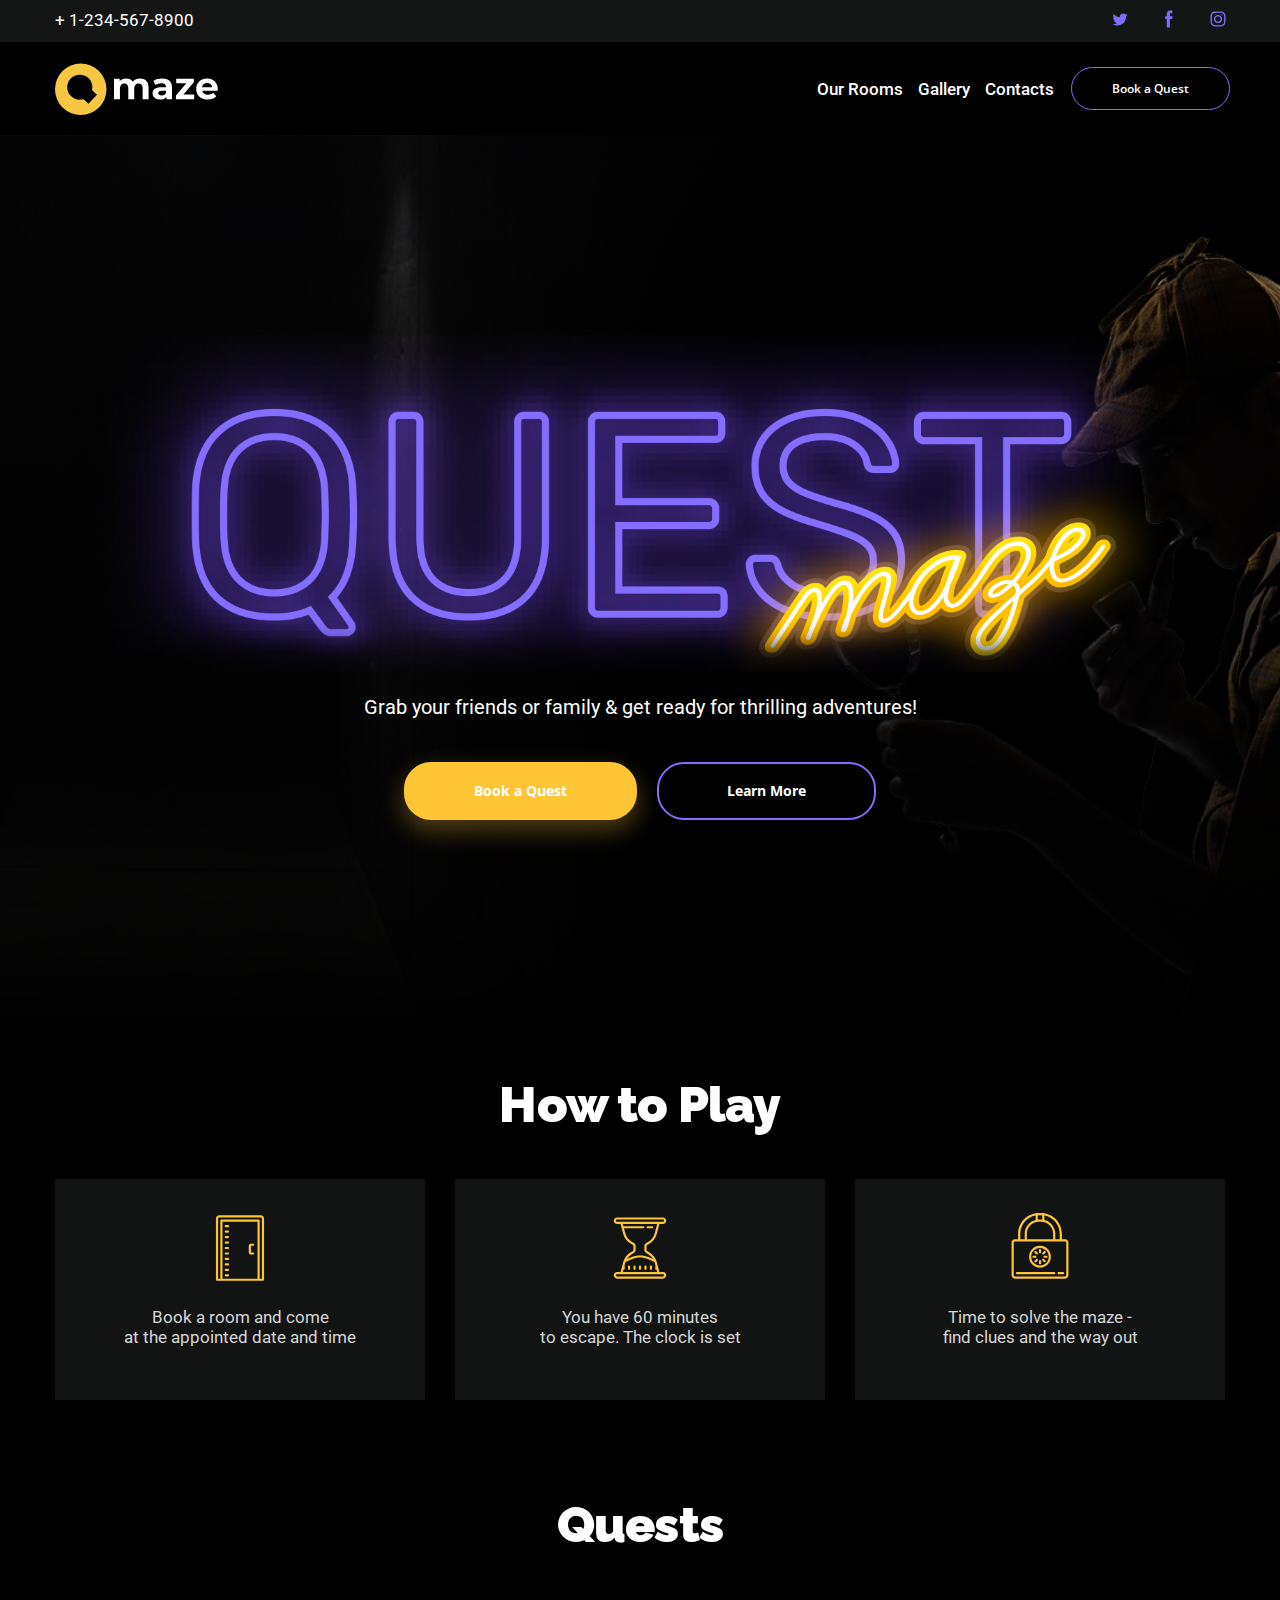
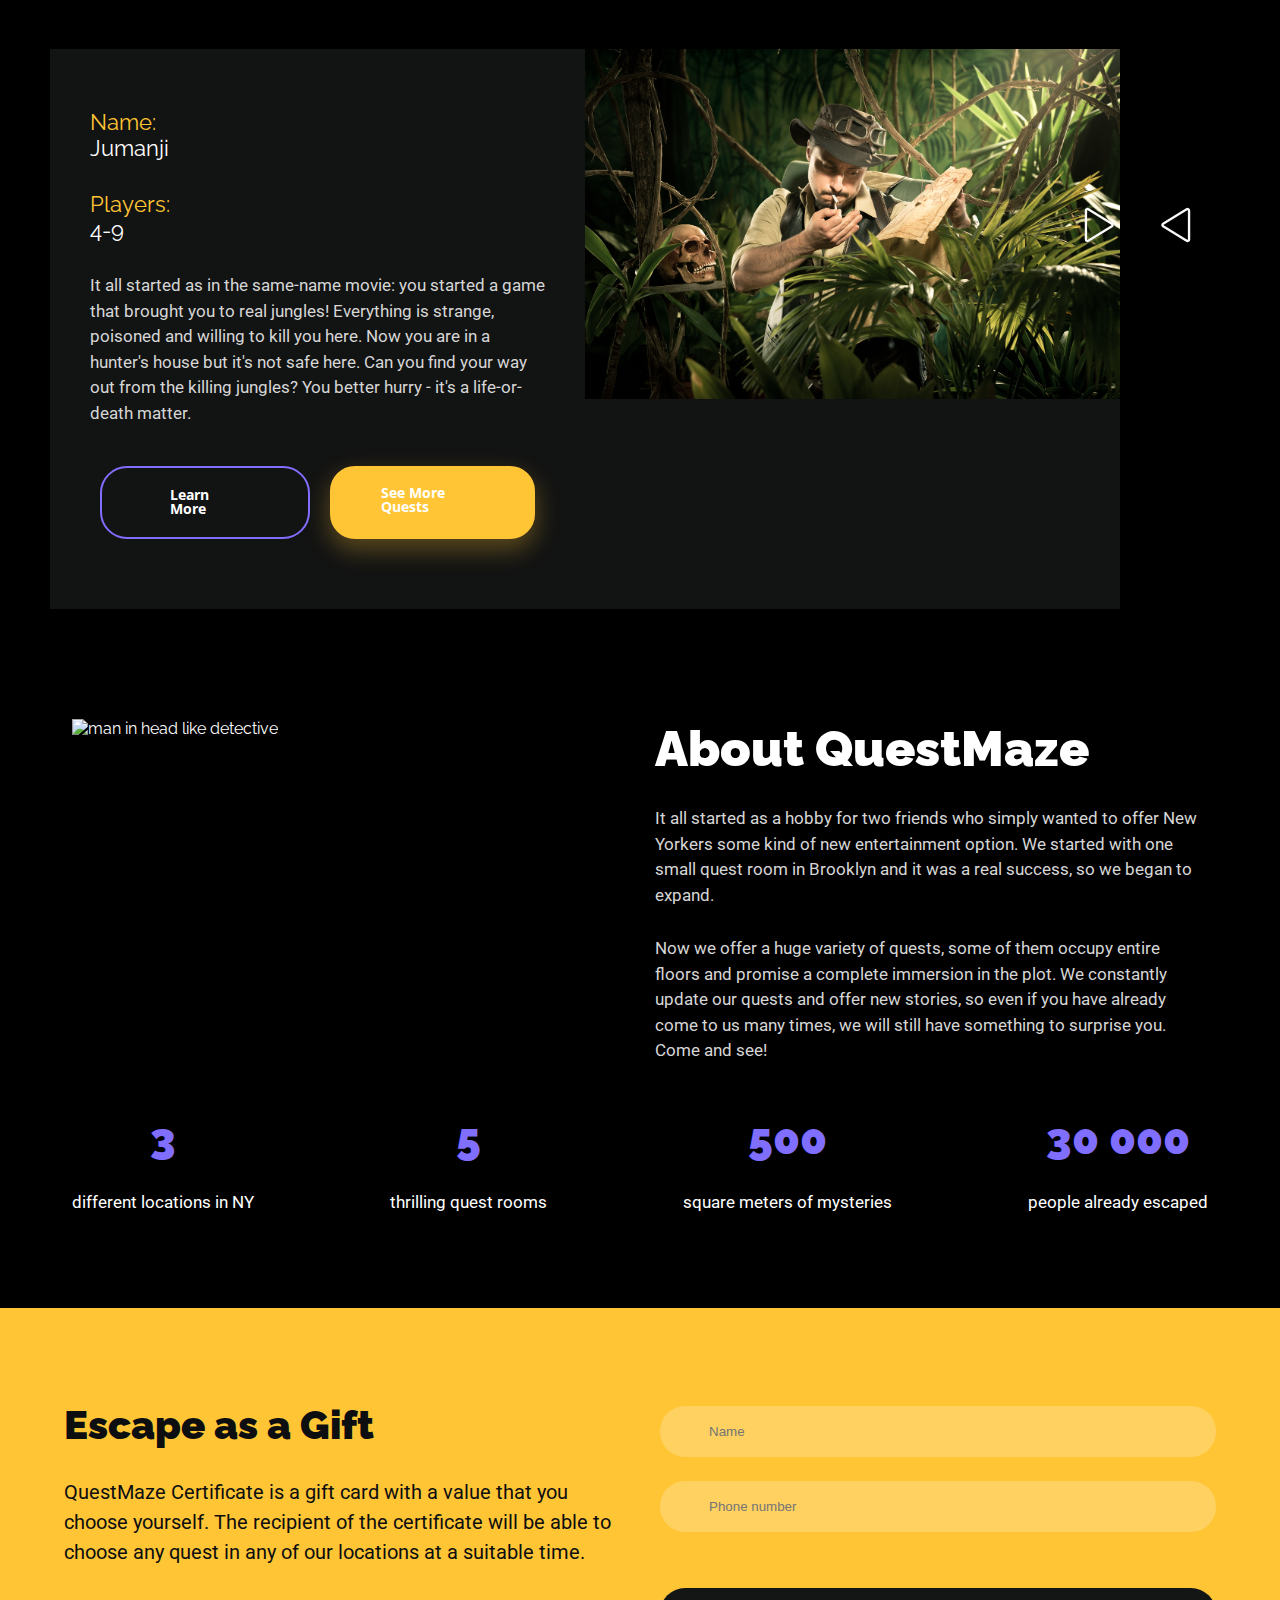
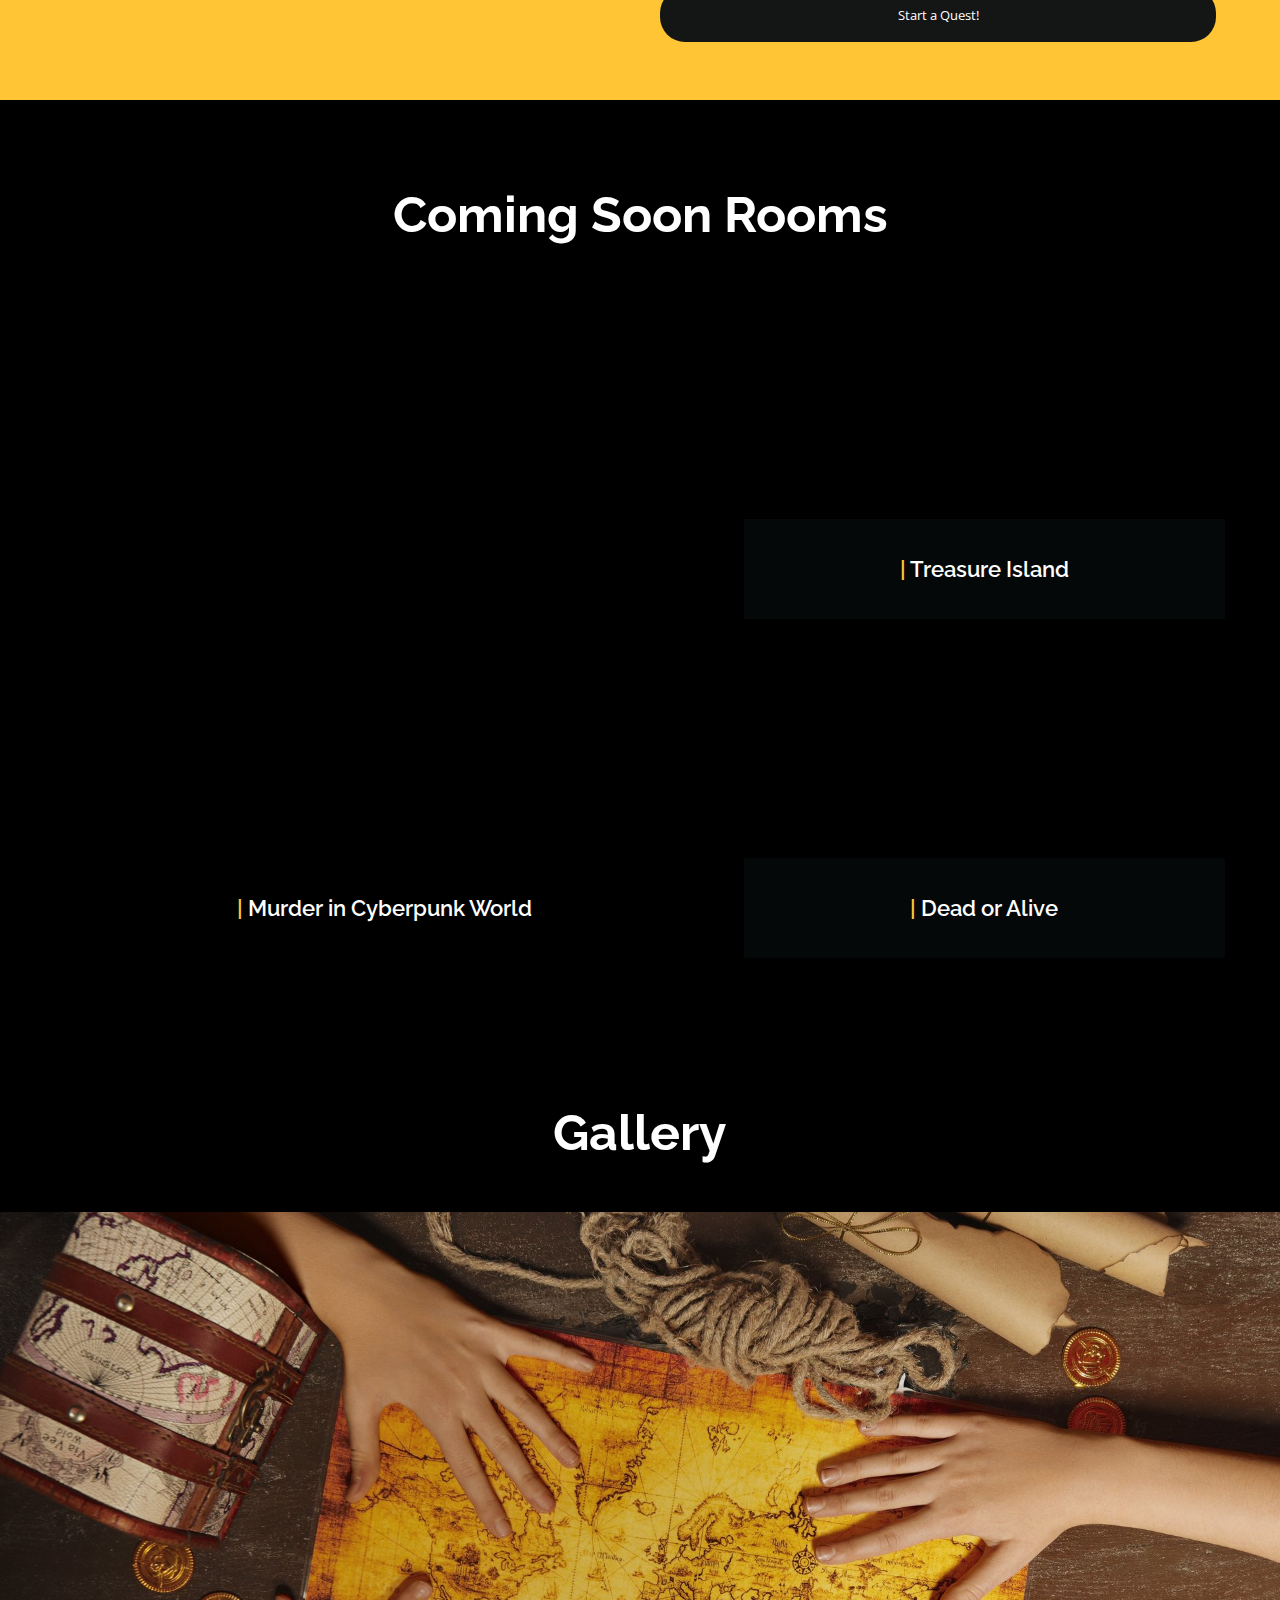
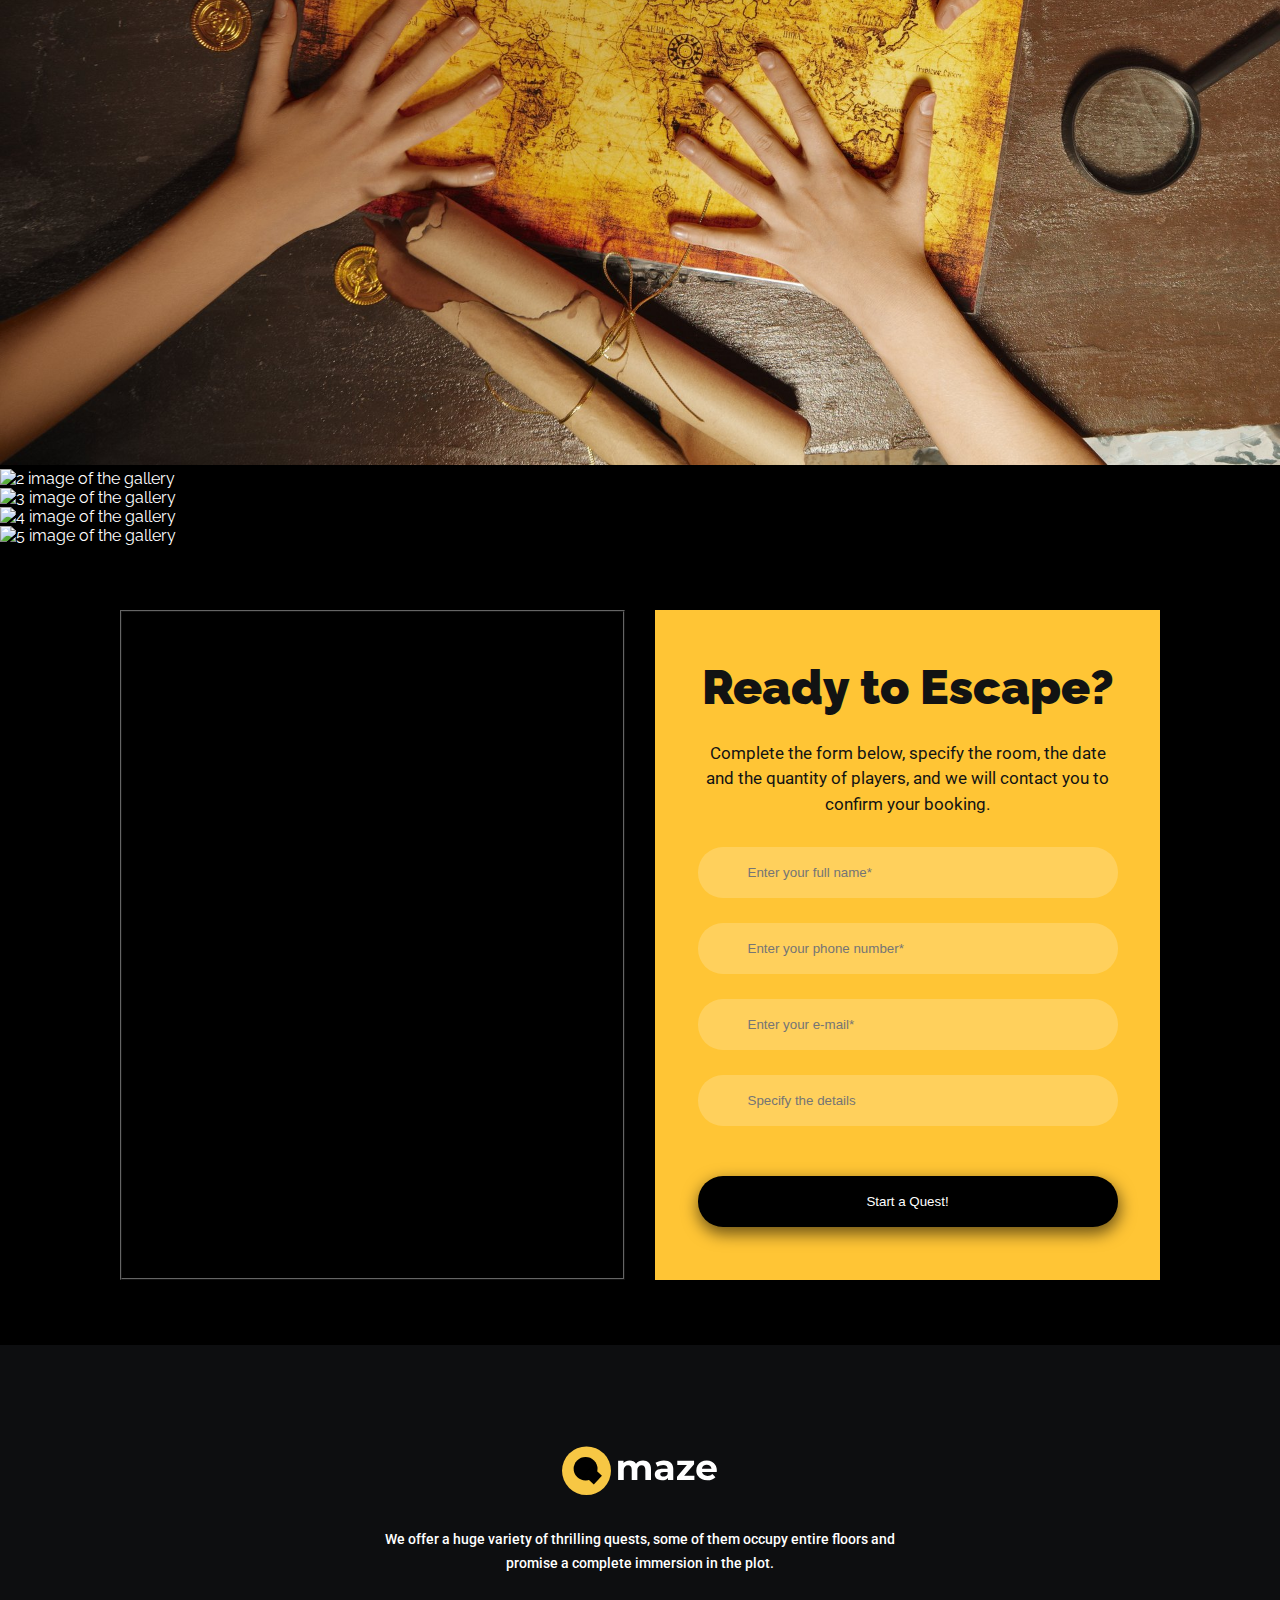
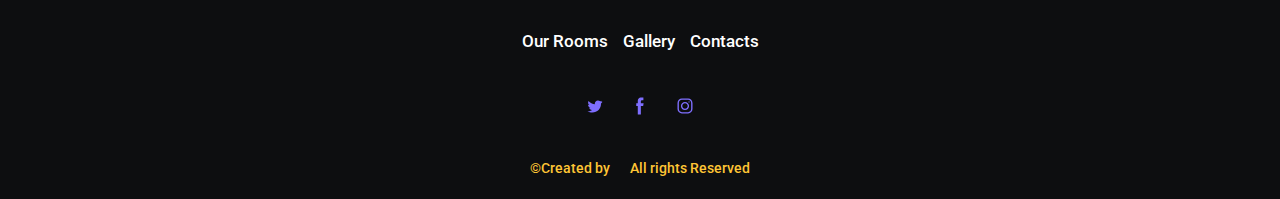
==== commit 61b7d906: "fix carusel" ====
--- a/index.html
+++ b/index.html
@@ -4,46 +4,47 @@
 <head>
     <meta charset="UTF-8">
     <meta http-equiv="X-UA-Compatible" content="IE=edge">
-    <meta name="viewport" content="width=device-width, initial-scale=1.0"QuestMa
+    <meta name="viewport" content="width=device-width, initial-scale=1.0">
+    <title>QuestMaze</title>
     <link rel="shortcut icon" href="img/questmaze-icon.png" type="image/x-icon">
     <link rel="stylesheet" href="css/index.css">
     <link rel="stylesheet" href="css/gallery-slider.css">
 </head>
 
 <body>
-    <!-- Ivan Chyk -->
-    <header class="header">
-        <div class="header__line">
-            <div class="header__line-container max-width-container" id="line">
-                <a class="header__number" href="tel:+1-234-567-8900">+ 1-234-567-8900</a>
-                <div class="header__social-icons social-icons">
-                    <a class="social-icons__icon" href="https://www.twitter.com">
-                        <img src="img/twitter-logo.svg" alt="Twitter Logo">
-                    </a>
-                    <a class="social-icons__icon" href="https://www.facebook.com">
-                        <img src="img/facebook-logo.svg" alt="Facebook Logo">
-                    </a>
-                    <a class="social-icons__icon" href="https://www.instagram.com">
-                        <img src="img/instagram-logo.svg" alt="Instagram Logo">
-                    </a>
-                </div>
-            </div>
-        </div>
-        <div class="header-container max-width-container">
-            <a class="header__logo-link" href="index.html">
-                <img class="header__logo" src="img/questmaze-logo.svg" alt="QuestMaze Logo">
-            </a>
-            <div class="hamb">
-                <div class="hamb__field" id="hamb">
-                  <span class="bar"></span> <span class="bar"></span>
-                  <span class="bar"></span>
-                </div>
-              </div>
-            <nav class="header__menu menu" id="menu">
-                <a class="menu__item" href="our-rooms.html">Our Rooms</a>
-                <a class="menu__item" href="gallery.html">Gallery</a>
-                <a class="menu__item" href="contacts.html">Contacts</a>
-                <span class="menu__button">
+<!-- Ivan Chyk -->
+<header class="header">
+    <div class="header__line">
+        <div class="header__line-container max-width-container" id="line">
+            <a class="header__number" href="tel:+1-234-567-8900">+ 1-234-567-8900</a>
+            <div class="header__social-icons social-icons">
+                <a class="social-icons__icon" href="https://www.twitter.com">
+                    <img src="img/twitter-logo.svg" alt="Twitter Logo">
+                </a>
+                <a class="social-icons__icon" href="https://www.facebook.com">
+                    <img src="img/facebook-logo.svg" alt="Facebook Logo">
+                </a>
+                <a class="social-icons__icon" href="https://www.instagram.com">
+                    <img src="img/instagram-logo.svg" alt="Instagram Logo">
+                </a>
+            </div>
+        </div>
+    </div>
+    <div class="header-container max-width-container">
+        <a class="header__logo-link" href="index.html">
+            <img class="header__logo" src="img/questmaze-logo.svg" alt="QuestMaze Logo">
+        </a>
+        <div class="hamb">
+            <div class="hamb__field" id="hamb">
+                <span class="bar"></span> <span class="bar"></span>
+                <span class="bar"></span>
+            </div>
+        </div>
+        <nav class="header__menu menu" id="menu">
+            <a class="menu__item" href="our-rooms.html">Our Rooms</a>
+            <a class="menu__item" href="gallery.html">Gallery</a>
+            <a class="menu__item" href="contacts.html">Contacts</a>
+            <span class="menu__button">
                     <a class="menu__button-link" href="#ready-to-escape">Book a Quest</a>
                 </span>
             </nav>
@@ -65,14 +66,16 @@
             <h2 class="how-to-play__title">How to Play</h2>
             <div class="how-to-play__rules"></div>
         </section>
+        
         <!--Roman Zozulia-->
-        <section class="carousel-quests">
-            <h2 class="carousel-title">Quests</h2>
+        <h2 class="carousel-title">Quests</h2>
+        <section class="carousel-quests container">
             <div class="carousel-slide-container"></div>
             <a><svg class="carousel__btn-next" xmlns="http://www.w3.org/2000/svg"  fill="#fafafa" viewBox="0 0 256 256"><path d="M188.8,121.2,68.2,47.4A8,8,0,0,0,56,54.3V201.7a8,8,0,0,0,12.2,6.9l120.6-73.8A8,8,0,0,0,188.8,121.2Z" fill="none" stroke="#fafafa" stroke-linecap="round" stroke-linejoin="round" stroke-width="12"></path></svg></a>
             <a><svg class="carousel__btn-prev" xmlns="http://www.w3.org/2000/svg"  fill="#fafafa" viewBox="0 0 256 256"><path d="M67.2,121.2,187.8,47.4A8,8,0,0,1,200,54.3V201.7a8,8,0,0,1-12.2,6.9L67.2,134.8A8,8,0,0,1,67.2,121.2Z" fill="none" stroke="#fafafa" stroke-linecap="round" stroke-linejoin="round" stroke-width="12"></path></svg></a>
-            <script src="/js/carusel.js"></script>
-        </section>
+            <script src="js/carusel.js"></script>
+        </section>
+
         <!-- Yrii Honcharuk  -->
         <section class="about-maze" id="about-us">
             <div class="max-width-container">
@@ -172,7 +175,7 @@
             </div>
             <div class="gallery__slider slider">
                 <div class="slick-slide">
-                    <img src="img/gallery-main-image.jfif" alt="1 image of the gallery">   
+                    <img src="img/gallery-main-image.jfif" alt="1 image of the gallery">
                 </div>
                 <div class="slick-slide">
                     <img src="img/gallery-secondary-image-second.jpg" alt="2 image of the gallery">
@@ -181,114 +184,81 @@
                     <img src="img/gallery-secondary-image-third.jpg" alt="3 image of the gallery">
                 </div>
                 <div class="slick-slide">
-                    <img src="img/gallery-secondary-image-fourth.jpg" alt="4 image of the gallery">  
+                    <img src="img/gallery-secondary-image-fourth.jpg" alt="4 image of the gallery">
                 </div>
                 <div class="slick-slide">
                     <img src="img/gallery-secondary-image-fifth.jpg" alt="5 image of the gallery">
                 </div>
-            </div>    
-            <div class="slider__nav">
-                <div class="slick-slide">
-                    <img src="img/gallery-main-image.jfif" alt="1 image of the gallery">   
-                </div>
-                <div class="slick-slide">
-                    <img src="img/gallery-secondary-image-second.jpg" alt="2 image of the gallery">
-                </div>
-                <div class="slick-slide">
-                    <img src="img/gallery-secondary-image-third.jpg" alt="3 image of the gallery">
-                </div>
-                <div class="slick-slide">
-                    <img src="img/gallery-secondary-image-fourth.jpg" alt="4 image of the gallery">  
-                </div>
-                <div class="slick-slide">
-                    <img src="img/gallery-secondary-image-fifth.jpg" alt="5 image of the gallery">
-                </div>
-            </div> 
-            <!-- <div class="subslider slider slider-nav">
-                    <div class="slick-slide">
-                        <img src="img/gallery-subslider-main-image.jpg" alt="1 image of the gallery">   
-                    </div>
-                    <div class="slick-slide">
-                        <img src="img/gallery-subslider-image-second.jpg" alt="2 image of the gallery">
-                    </div>
-                    <!-- <div class="slick-slide">
-                        <img src="img/gallery-subslider-image-third.jpg" alt="3 image of the gallery">
-                    </div>
-                    <div class="slick-slide">
-                        <img src="img/gallery-subslider-image-fourth.jpg" alt="4 image of the gallery">  
-                    </div>
-                    <div class="slick-slide">
-                        <img src="img/gallery-subslider-image-fifth.jpg" alt="5 image of the gallery">
-                    </div> -->
-            <!-- </div> -->
-            <script src="https://code.jquery.com/jquery-3.6.3.min.js"></script>
-            <script src="js/slick.min.js"></script>
-            <script src="js/gallery-carousel.js"></script>
-        </section>
-
-        <!-- Iryna Vdovych -->
-        <section id="ready-to-escape" class="readyescape container">
-            <div class="contact-map container__elem">
-                <iframe class="readyescape__map"
+            </div>
+        </div>
+        <script src="https://code.jquery.com/jquery-3.6.3.min.js"></script>
+        <script src="js/slick.min.js"></script>
+        <script src="js/gallery-carousel.js"></script>
+    </section>
+
+    <!-- Iryna Vdovych -->
+    <section id="ready-to-escape" class="readyescape container">
+        <div class="contact-map container__elem">
+            <iframe class="readyescape__map"
                     src="https://www.google.com/maps/embed?pb=!1m18!1m12!1m3!1d1104.8428655840708!2d-73.91799664912942!3d40.64641104658227!2m3!1f0!2f0!3f0!3m2!1i1024!2i768!4f13.1!3m3!1m2!1s0x89c25c95faf5da67%3A0x6c999d6dde9fe33e!2zMjk5IEUgODd0aCBTdCwgQnJvb2tseW4sIE5ZIDExMjM2LCDQodC_0L7Qu9GD0YfQtdC90ZYg0KjRgtCw0YLQuCDQkNC80LXRgNC40LrQuA!5e0!3m2!1suk!2sua!4v1673428453065!5m2!1suk!2sua"
                     allowfullscreen=""  referrerpolicy="no-referrer-when-downgrade"></iframe>
-            </div>
-            <div class="contact-form container__elem">
-                <form class="escape__form form" action="https://formspree.io/f/myyayayg" method="POST">
-                    <div class="form__container">
-                        <h2 class="form__title">Ready to Escape?</h2>
-                        <p class="form__text">
-                            Complete the form below, specify the room, the date and the quantity of players, and
-                            we will contact you to confirm your booking.
-                        </p>
-                        <input class="form__fullname form__elem" name="fullname" type="text"
+        </div>
+        <div class="contact-form container__elem">
+            <form class="escape__form form" action="https://formspree.io/f/myyayayg" method="POST">
+                <div class="form__container">
+                    <h2 class="form__title">Ready to Escape?</h2>
+                    <p class="form__text">
+                        Complete the form below, specify the room, the date and the quantity of players, and
+                        we will contact you to confirm your booking.
+                    </p>
+                    <input class="form__fullname form__elem" name="fullname" type="text"
                             placeholder="Enter your full name*" required />
-                        <input class="form__phonenumber form__elem" name="phonenumber" pattern="[0-9]{7}" type="tel"
+                    <input class="form__phonenumber form__elem" name="phonenumber" pattern="[0-9]{7}" type="tel"
                             placeholder="Enter your phone number*" required />
-                        <input class="form__email form__elem" name="email" type="email" placeholder="Enter your e-mail*"
+                    <input class="form__email form__elem" name="email" type="email" placeholder="Enter your e-mail*"
                             required />
-                        <input class="form__specifydetails form__elem" name="details" type="text"
+                    <input class="form__specifydetails form__elem" name="details" type="text"
                             placeholder="Specify the details" />
-                        <button class="form__submit form__elem" type="submit">Start a Quest!</button>
-                    </div>
-                </form>
-            </div>
-        </section>
-    </main>
-    <!-- Ivan Chyk -->
-    <footer class="footer">
-        <div class="footer__container">
-            <a class="footer__logo-link" href="index.html">
-                <img class="footer__logo" src="img/questmaze-logo.svg" alt="QuestMaze Logo">
+                    <button class="form__submit form__elem" type="submit">Start a Quest!</button>
+                </div>
+            </form>
+        </div>
+    </section>
+</main>
+<!-- Ivan Chyk -->
+<footer class="footer">
+    <div class="footer__container">
+        <a class="footer__logo-link" href="index.html">
+            <img class="footer__logo" src="img/questmaze-logo.svg" alt="QuestMaze Logo">
+        </a>
+        <p class="footer__subtitle">
+            We offer a huge variety of thrilling quests, some of them occupy entire floors and promise a complete
+            immersion in the plot.
+        </p>
+        <nav class="footer__menu menu">
+            <a class="menu__item" href="our-rooms.html">Our Rooms</a>
+            <a class="menu__item" href="gallery.html">Gallery</a>
+            <a class="menu__item" href="contacts.html">Contacts</a>
+        </nav>
+        <div class="footer__social-icons social-icons">
+            <a class="social-icons__icon" href="https://www.twitter.com">
+                <img src="img/twitter-logo.svg" alt="Twitter Logo">
             </a>
-            <p class="footer__subtitle">
-                We offer a huge variety of thrilling quests, some of them occupy entire floors and promise a complete
-                immersion in the plot.
-            </p>
-            <nav class="footer__menu menu">
-                <a class="menu__item" href="our-rooms.html">Our Rooms</a>
-                <a class="menu__item" href="gallery.html">Gallery</a>
-                <a class="menu__item" href="contacts.html">Contacts</a>
-            </nav>
-            <div class="footer__social-icons social-icons">
-                <a class="social-icons__icon" href="https://www.twitter.com">
-                    <img src="img/twitter-logo.svg" alt="Twitter Logo">
-                </a>
-                <a class="social-icons__icon" href="https://www.facebook.com">
-                    <img src="img/facebook-logo.svg" alt="Facebook Logo">
-                </a>
-                <a class="social-icons__icon" href="https://www.instagram.com">
-                    <img src="img/instagram-logo.svg" alt="Instagram Logo">
-                </a>
-            </div>
-        </div>
-        <div class="footer__text-container">
-            <p class="footer__text">©Created by</p>
-            <p class="footer__text">All rights Reserved</p>
-        </div>
-    </footer>
-    <script src="js/hamburger-menu.js"></script>
-    <script src="js/how-to-play.js"></script>
+            <a class="social-icons__icon" href="https://www.facebook.com">
+                <img src="img/facebook-logo.svg" alt="Facebook Logo">
+            </a>
+            <a class="social-icons__icon" href="https://www.instagram.com">
+                <img src="img/instagram-logo.svg" alt="Instagram Logo">
+            </a>
+        </div>
+    </div>
+    <div class="footer__text-container">
+        <p class="footer__text">©Created by</p>
+        <p class="footer__text">All rights Reserved</p>
+    </div>
+</footer>
+<script src="js/hamburger-menu.js"></script>
+<script src="js/how-to-play.js"></script>
 </body>
 
 </html>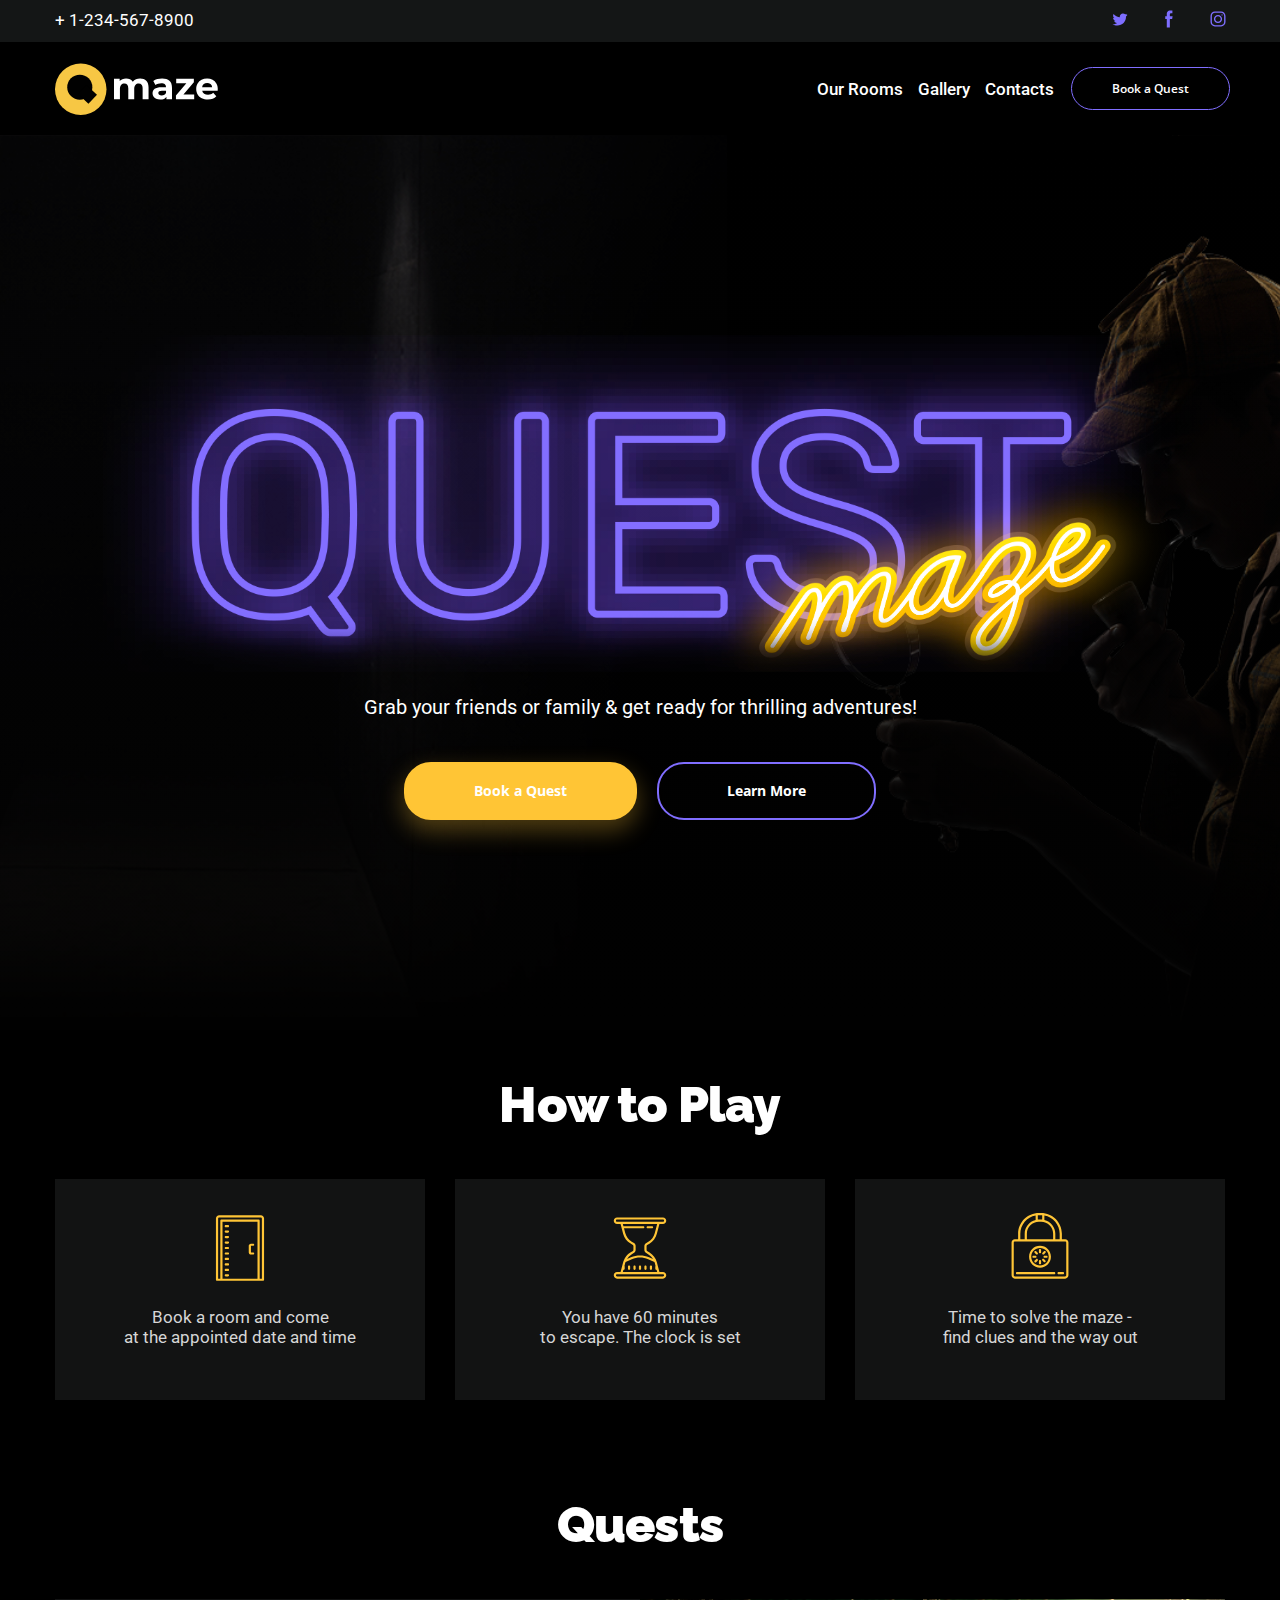
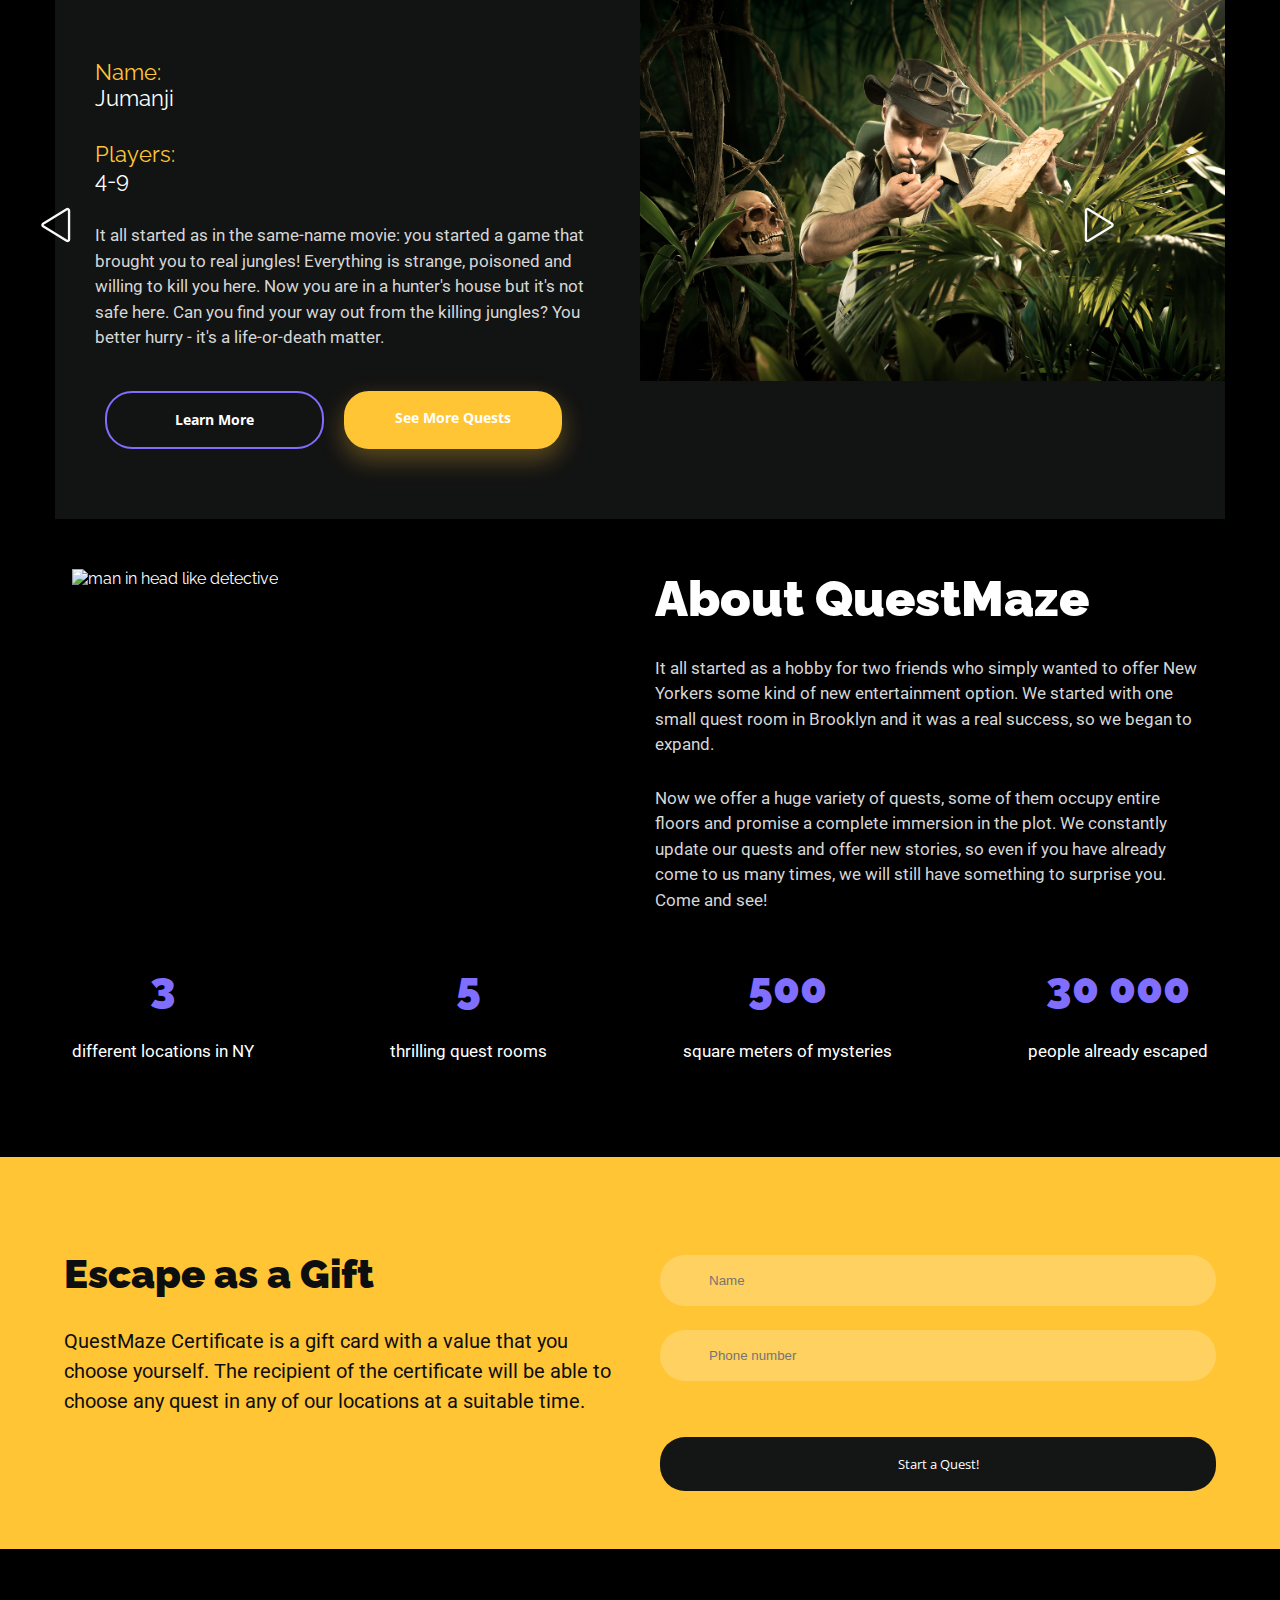
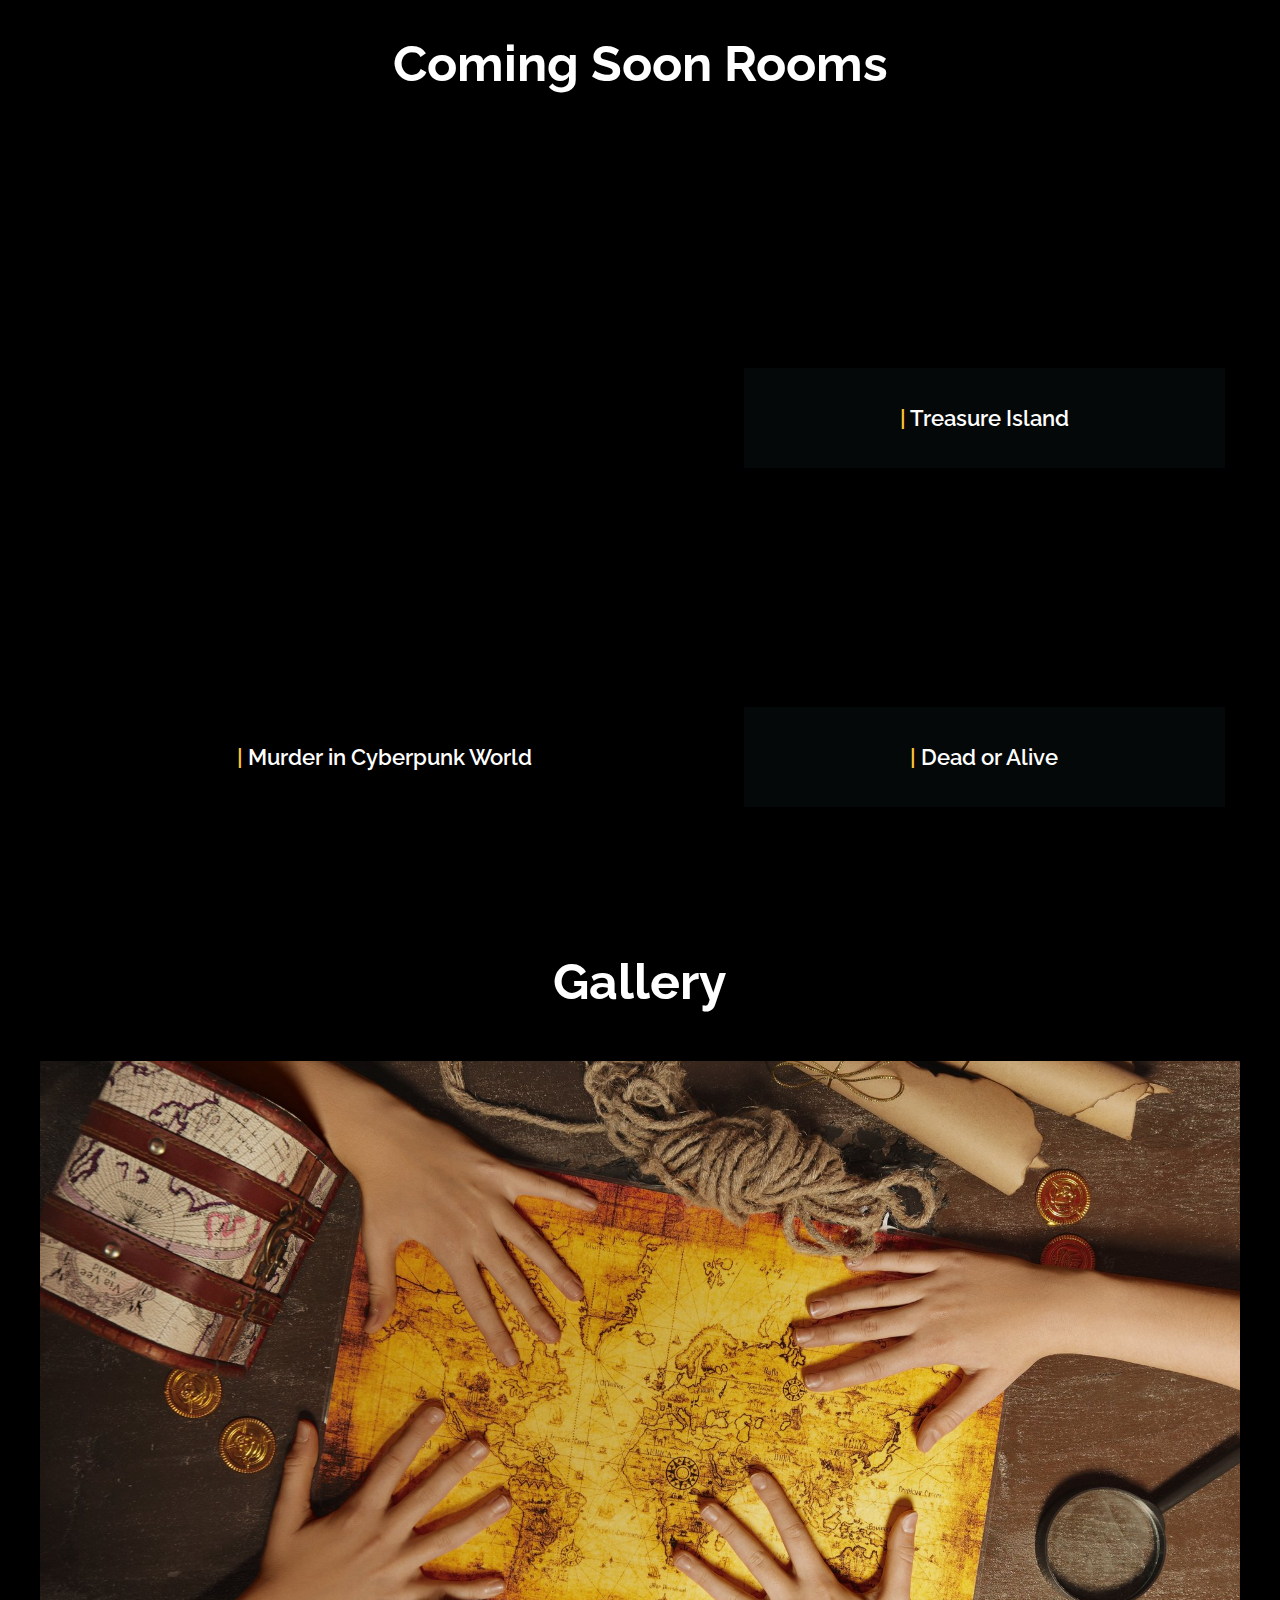
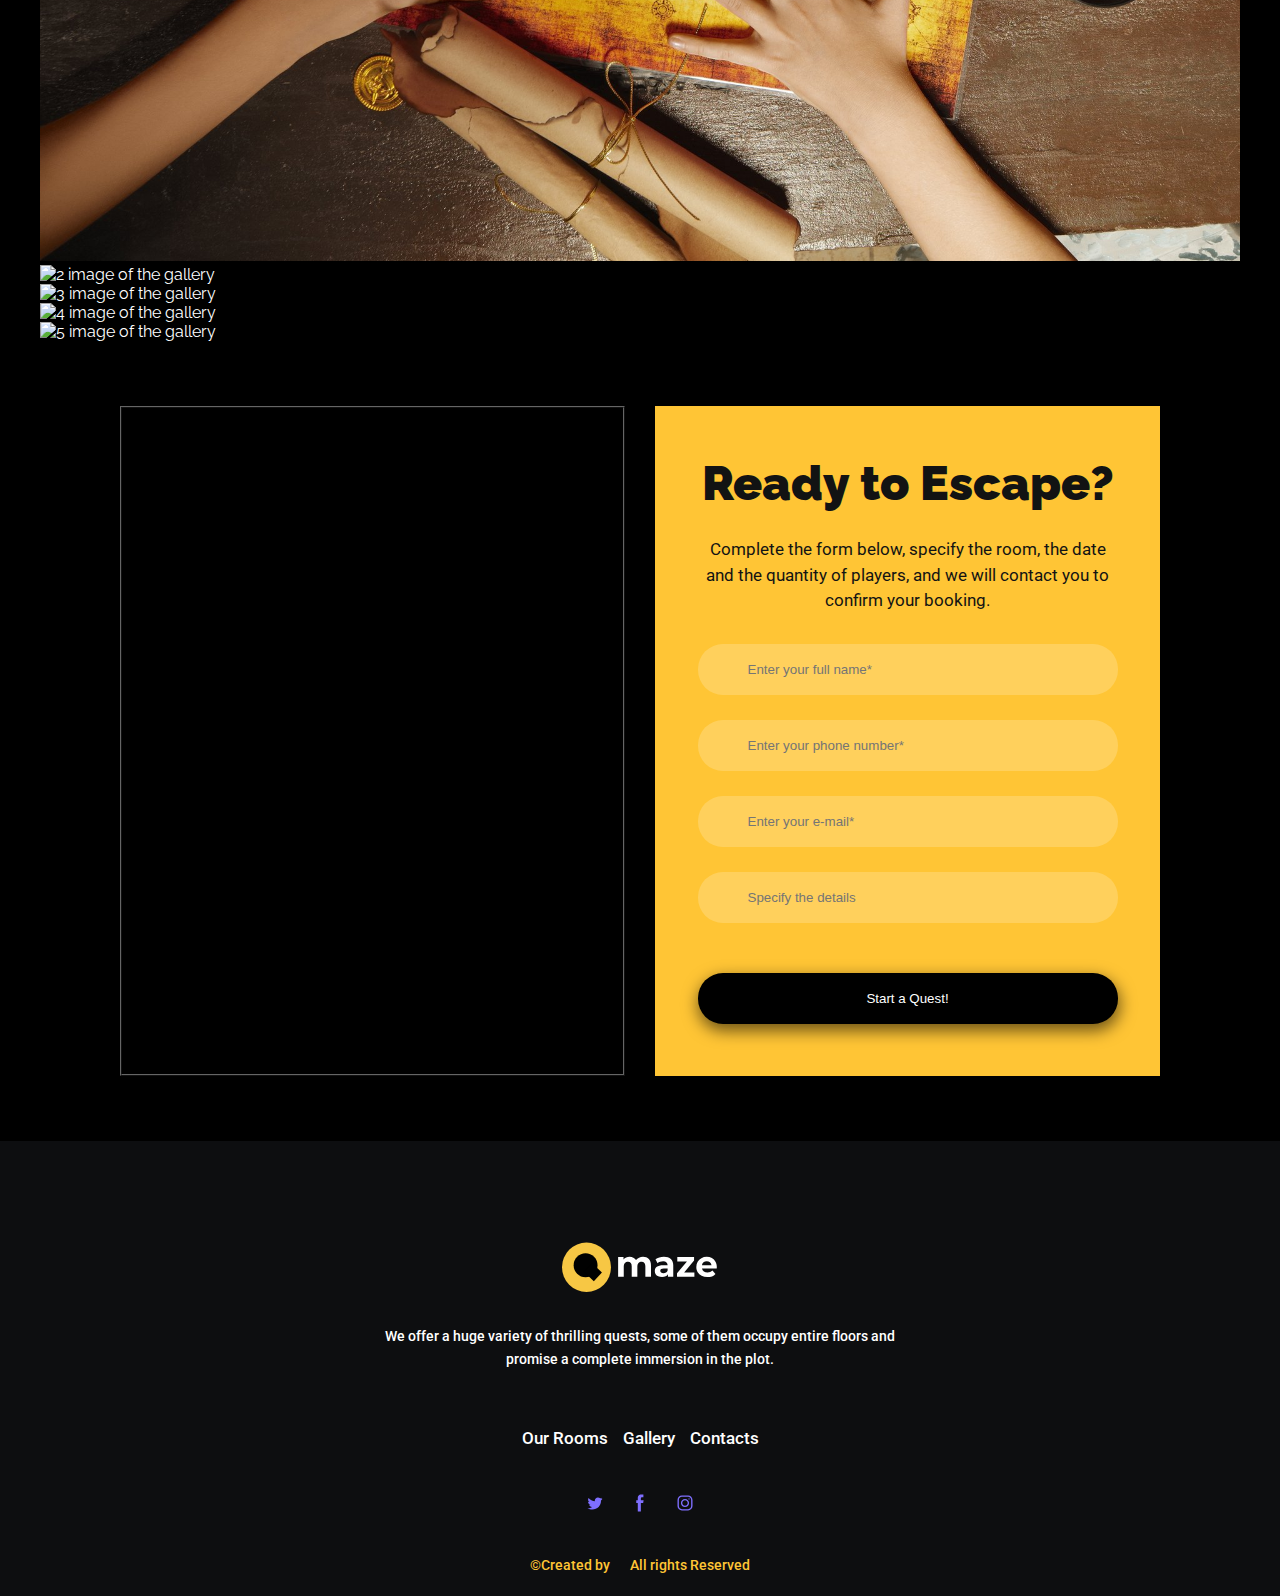
==== commit 304609d2: "Container for gallery returned" ====
--- a/index.html
+++ b/index.html
@@ -12,39 +12,39 @@
 </head>
 
 <body>
-<!-- Ivan Chyk -->
-<header class="header">
-    <div class="header__line">
-        <div class="header__line-container max-width-container" id="line">
-            <a class="header__number" href="tel:+1-234-567-8900">+ 1-234-567-8900</a>
-            <div class="header__social-icons social-icons">
-                <a class="social-icons__icon" href="https://www.twitter.com">
-                    <img src="img/twitter-logo.svg" alt="Twitter Logo">
-                </a>
-                <a class="social-icons__icon" href="https://www.facebook.com">
-                    <img src="img/facebook-logo.svg" alt="Facebook Logo">
-                </a>
-                <a class="social-icons__icon" href="https://www.instagram.com">
-                    <img src="img/instagram-logo.svg" alt="Instagram Logo">
-                </a>
-            </div>
-        </div>
-    </div>
-    <div class="header-container max-width-container">
-        <a class="header__logo-link" href="index.html">
-            <img class="header__logo" src="img/questmaze-logo.svg" alt="QuestMaze Logo">
-        </a>
-        <div class="hamb">
-            <div class="hamb__field" id="hamb">
-                <span class="bar"></span> <span class="bar"></span>
-                <span class="bar"></span>
-            </div>
-        </div>
-        <nav class="header__menu menu" id="menu">
-            <a class="menu__item" href="our-rooms.html">Our Rooms</a>
-            <a class="menu__item" href="gallery.html">Gallery</a>
-            <a class="menu__item" href="contacts.html">Contacts</a>
-            <span class="menu__button">
+    <!-- Ivan Chyk -->
+    <header class="header">
+        <div class="header__line">
+            <div class="header__line-container max-width-container" id="line">
+                <a class="header__number" href="tel:+1-234-567-8900">+ 1-234-567-8900</a>
+                <div class="header__social-icons social-icons">
+                    <a class="social-icons__icon" href="https://www.twitter.com">
+                        <img src="img/twitter-logo.svg" alt="Twitter Logo">
+                    </a>
+                    <a class="social-icons__icon" href="https://www.facebook.com">
+                        <img src="img/facebook-logo.svg" alt="Facebook Logo">
+                    </a>
+                    <a class="social-icons__icon" href="https://www.instagram.com">
+                        <img src="img/instagram-logo.svg" alt="Instagram Logo">
+                    </a>
+                </div>
+            </div>
+        </div>
+        <div class="header-container max-width-container">
+            <a class="header__logo-link" href="index.html">
+                <img class="header__logo" src="img/questmaze-logo.svg" alt="QuestMaze Logo">
+            </a>
+            <div class="hamb">
+                <div class="hamb__field" id="hamb">
+                    <span class="bar"></span> <span class="bar"></span>
+                    <span class="bar"></span>
+                </div>
+            </div>
+            <nav class="header__menu menu" id="menu">
+                <a class="menu__item" href="our-rooms.html">Our Rooms</a>
+                <a class="menu__item" href="gallery.html">Gallery</a>
+                <a class="menu__item" href="contacts.html">Contacts</a>
+                <span class="menu__button">
                     <a class="menu__button-link" href="#ready-to-escape">Book a Quest</a>
                 </span>
             </nav>
@@ -66,16 +66,25 @@
             <h2 class="how-to-play__title">How to Play</h2>
             <div class="how-to-play__rules"></div>
         </section>
-        
         <!--Roman Zozulia-->
-        <h2 class="carousel-title">Quests</h2>
-        <section class="carousel-quests container">
+        <section class="carousel-quests">
+            <h2 class="carousel-title">Quests</h2>
             <div class="carousel-slide-container"></div>
-            <a><svg class="carousel__btn-next" xmlns="http://www.w3.org/2000/svg"  fill="#fafafa" viewBox="0 0 256 256"><path d="M188.8,121.2,68.2,47.4A8,8,0,0,0,56,54.3V201.7a8,8,0,0,0,12.2,6.9l120.6-73.8A8,8,0,0,0,188.8,121.2Z" fill="none" stroke="#fafafa" stroke-linecap="round" stroke-linejoin="round" stroke-width="12"></path></svg></a>
-            <a><svg class="carousel__btn-prev" xmlns="http://www.w3.org/2000/svg"  fill="#fafafa" viewBox="0 0 256 256"><path d="M67.2,121.2,187.8,47.4A8,8,0,0,1,200,54.3V201.7a8,8,0,0,1-12.2,6.9L67.2,134.8A8,8,0,0,1,67.2,121.2Z" fill="none" stroke="#fafafa" stroke-linecap="round" stroke-linejoin="round" stroke-width="12"></path></svg></a>
-            <script src="js/carusel.js"></script>
-        </section>
-
+            <a><svg class="carousel__btn-next" xmlns="http://www.w3.org/2000/svg" fill="#fafafa" viewBox="0 0 256 256">
+                    <path
+                        d="M188.8,121.2,68.2,47.4A8,8,0,0,0,56,54.3V201.7a8,8,0,0,0,12.2,6.9l120.6-73.8A8,8,0,0,0,188.8,121.2Z"
+                        fill="none" stroke="#fafafa" stroke-linecap="round" stroke-linejoin="round" stroke-width="12">
+                    </path>
+                </svg></a>
+            <a><svg class="carousel__btn-prev" xmlns="http://www.w3.org/2000/svg" fill="#fafafa" viewBox="0 0 256 256">
+                    <path
+                        d="M67.2,121.2,187.8,47.4A8,8,0,0,1,200,54.3V201.7a8,8,0,0,1-12.2,6.9L67.2,134.8A8,8,0,0,1,67.2,121.2Z"
+                        fill="none" stroke="#fafafa" stroke-linecap="round" stroke-linejoin="round" stroke-width="12">
+                    </path>
+                </svg></a>
+            <script src="/js/carusel.js"></script>
+        </section>
+        </section>
         <!-- Yrii Honcharuk  -->
         <section class="about-maze" id="about-us">
             <div class="max-width-container">
@@ -168,97 +177,99 @@
         </section>
         <!-- Hryhorii  Kosolap -->
         <section class="gallery">
-            <div class="galerry__header header">
-                <h2 class="header__text">
-                    Gallery
-                </h2>
-            </div>
-            <div class="gallery__slider slider">
-                <div class="slick-slide">
-                    <img src="img/gallery-main-image.jfif" alt="1 image of the gallery">
-                </div>
-                <div class="slick-slide">
-                    <img src="img/gallery-secondary-image-second.jpg" alt="2 image of the gallery">
-                </div>
-                <div class="slick-slide">
-                    <img src="img/gallery-secondary-image-third.jpg" alt="3 image of the gallery">
-                </div>
-                <div class="slick-slide">
-                    <img src="img/gallery-secondary-image-fourth.jpg" alt="4 image of the gallery">
-                </div>
-                <div class="slick-slide">
-                    <img src="img/gallery-secondary-image-fifth.jpg" alt="5 image of the gallery">
-                </div>
-            </div>
-        </div>
-        <script src="https://code.jquery.com/jquery-3.6.3.min.js"></script>
-        <script src="js/slick.min.js"></script>
-        <script src="js/gallery-carousel.js"></script>
-    </section>
-
-    <!-- Iryna Vdovych -->
-    <section id="ready-to-escape" class="readyescape container">
-        <div class="contact-map container__elem">
-            <iframe class="readyescape__map"
+            <div class="max-width-container">
+                <div class="galerry__header header">
+                    <h2 class="header__text">
+                        Gallery
+                    </h2>
+                </div>
+                <div class="gallery__slider slider">
+                    <div class="slick-slide">
+                        <img src="img/gallery-main-image.jfif" alt="1 image of the gallery">
+                    </div>
+                    <div class="slick-slide">
+                        <img src="img/gallery-secondary-image-second.jpg" alt="2 image of the gallery">
+                    </div>
+                    <div class="slick-slide">
+                        <img src="img/gallery-secondary-image-third.jpg" alt="3 image of the gallery">
+                    </div>
+                    <div class="slick-slide">
+                        <img src="img/gallery-secondary-image-fourth.jpg" alt="4 image of the gallery">
+                    </div>
+                    <div class="slick-slide">
+                        <img src="img/gallery-secondary-image-fifth.jpg" alt="5 image of the gallery">
+                    </div>
+                </div>
+            </div>
+            </div>
+            <script src="https://code.jquery.com/jquery-3.6.3.min.js"></script>
+            <script src="js/slick.min.js"></script>
+            <script src="js/gallery-carousel.js"></script>
+        </section>
+
+        <!-- Iryna Vdovych -->
+        <section id="ready-to-escape" class="readyescape container">
+            <div class="contact-map container__elem">
+                <iframe class="readyescape__map"
                     src="https://www.google.com/maps/embed?pb=!1m18!1m12!1m3!1d1104.8428655840708!2d-73.91799664912942!3d40.64641104658227!2m3!1f0!2f0!3f0!3m2!1i1024!2i768!4f13.1!3m3!1m2!1s0x89c25c95faf5da67%3A0x6c999d6dde9fe33e!2zMjk5IEUgODd0aCBTdCwgQnJvb2tseW4sIE5ZIDExMjM2LCDQodC_0L7Qu9GD0YfQtdC90ZYg0KjRgtCw0YLQuCDQkNC80LXRgNC40LrQuA!5e0!3m2!1suk!2sua!4v1673428453065!5m2!1suk!2sua"
-                    allowfullscreen=""  referrerpolicy="no-referrer-when-downgrade"></iframe>
-        </div>
-        <div class="contact-form container__elem">
-            <form class="escape__form form" action="https://formspree.io/f/myyayayg" method="POST">
-                <div class="form__container">
-                    <h2 class="form__title">Ready to Escape?</h2>
-                    <p class="form__text">
-                        Complete the form below, specify the room, the date and the quantity of players, and
-                        we will contact you to confirm your booking.
-                    </p>
-                    <input class="form__fullname form__elem" name="fullname" type="text"
+                    allowfullscreen="" referrerpolicy="no-referrer-when-downgrade"></iframe>
+            </div>
+            <div class="contact-form container__elem">
+                <form class="escape__form form" action="https://formspree.io/f/myyayayg" method="POST">
+                    <div class="form__container">
+                        <h2 class="form__title">Ready to Escape?</h2>
+                        <p class="form__text">
+                            Complete the form below, specify the room, the date and the quantity of players, and
+                            we will contact you to confirm your booking.
+                        </p>
+                        <input class="form__fullname form__elem" name="fullname" type="text"
                             placeholder="Enter your full name*" required />
-                    <input class="form__phonenumber form__elem" name="phonenumber" pattern="[0-9]{7}" type="tel"
+                        <input class="form__phonenumber form__elem" name="phonenumber" pattern="[0-9]{7}" type="tel"
                             placeholder="Enter your phone number*" required />
-                    <input class="form__email form__elem" name="email" type="email" placeholder="Enter your e-mail*"
+                        <input class="form__email form__elem" name="email" type="email" placeholder="Enter your e-mail*"
                             required />
-                    <input class="form__specifydetails form__elem" name="details" type="text"
+                        <input class="form__specifydetails form__elem" name="details" type="text"
                             placeholder="Specify the details" />
-                    <button class="form__submit form__elem" type="submit">Start a Quest!</button>
-                </div>
-            </form>
-        </div>
-    </section>
-</main>
-<!-- Ivan Chyk -->
-<footer class="footer">
-    <div class="footer__container">
-        <a class="footer__logo-link" href="index.html">
-            <img class="footer__logo" src="img/questmaze-logo.svg" alt="QuestMaze Logo">
-        </a>
-        <p class="footer__subtitle">
-            We offer a huge variety of thrilling quests, some of them occupy entire floors and promise a complete
-            immersion in the plot.
-        </p>
-        <nav class="footer__menu menu">
-            <a class="menu__item" href="our-rooms.html">Our Rooms</a>
-            <a class="menu__item" href="gallery.html">Gallery</a>
-            <a class="menu__item" href="contacts.html">Contacts</a>
-        </nav>
-        <div class="footer__social-icons social-icons">
-            <a class="social-icons__icon" href="https://www.twitter.com">
-                <img src="img/twitter-logo.svg" alt="Twitter Logo">
+                        <button class="form__submit form__elem" type="submit">Start a Quest!</button>
+                    </div>
+                </form>
+            </div>
+        </section>
+    </main>
+    <!-- Ivan Chyk -->
+    <footer class="footer">
+        <div class="footer__container">
+            <a class="footer__logo-link" href="index.html">
+                <img class="footer__logo" src="img/questmaze-logo.svg" alt="QuestMaze Logo">
             </a>
-            <a class="social-icons__icon" href="https://www.facebook.com">
-                <img src="img/facebook-logo.svg" alt="Facebook Logo">
-            </a>
-            <a class="social-icons__icon" href="https://www.instagram.com">
-                <img src="img/instagram-logo.svg" alt="Instagram Logo">
-            </a>
-        </div>
-    </div>
-    <div class="footer__text-container">
-        <p class="footer__text">©Created by</p>
-        <p class="footer__text">All rights Reserved</p>
-    </div>
-</footer>
-<script src="js/hamburger-menu.js"></script>
-<script src="js/how-to-play.js"></script>
+            <p class="footer__subtitle">
+                We offer a huge variety of thrilling quests, some of them occupy entire floors and promise a complete
+                immersion in the plot.
+            </p>
+            <nav class="footer__menu menu">
+                <a class="menu__item" href="our-rooms.html">Our Rooms</a>
+                <a class="menu__item" href="gallery.html">Gallery</a>
+                <a class="menu__item" href="contacts.html">Contacts</a>
+            </nav>
+            <div class="footer__social-icons social-icons">
+                <a class="social-icons__icon" href="https://www.twitter.com">
+                    <img src="img/twitter-logo.svg" alt="Twitter Logo">
+                </a>
+                <a class="social-icons__icon" href="https://www.facebook.com">
+                    <img src="img/facebook-logo.svg" alt="Facebook Logo">
+                </a>
+                <a class="social-icons__icon" href="https://www.instagram.com">
+                    <img src="img/instagram-logo.svg" alt="Instagram Logo">
+                </a>
+            </div>
+        </div>
+        <div class="footer__text-container">
+            <p class="footer__text">©Created by</p>
+            <p class="footer__text">All rights Reserved</p>
+        </div>
+    </footer>
+    <script src="js/hamburger-menu.js"></script>
+    <script src="js/how-to-play.js"></script>
 </body>
 
 </html>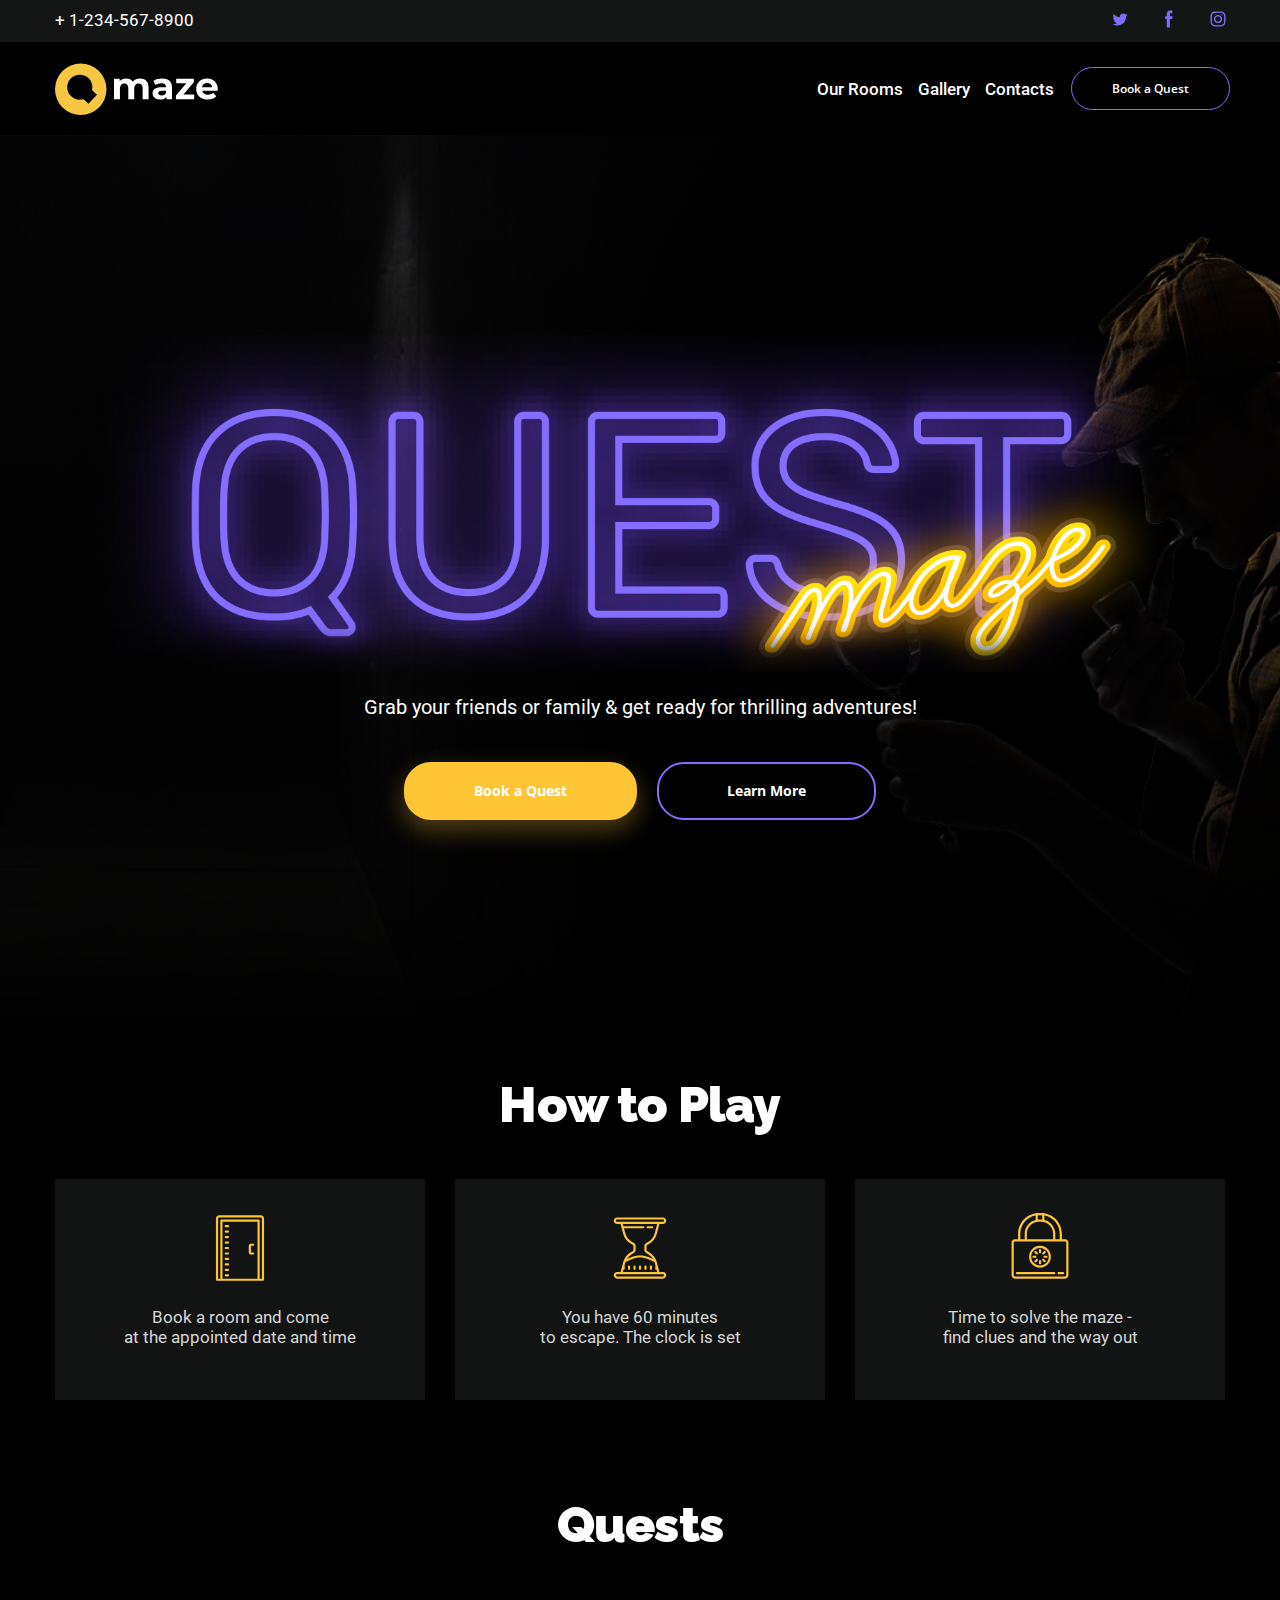
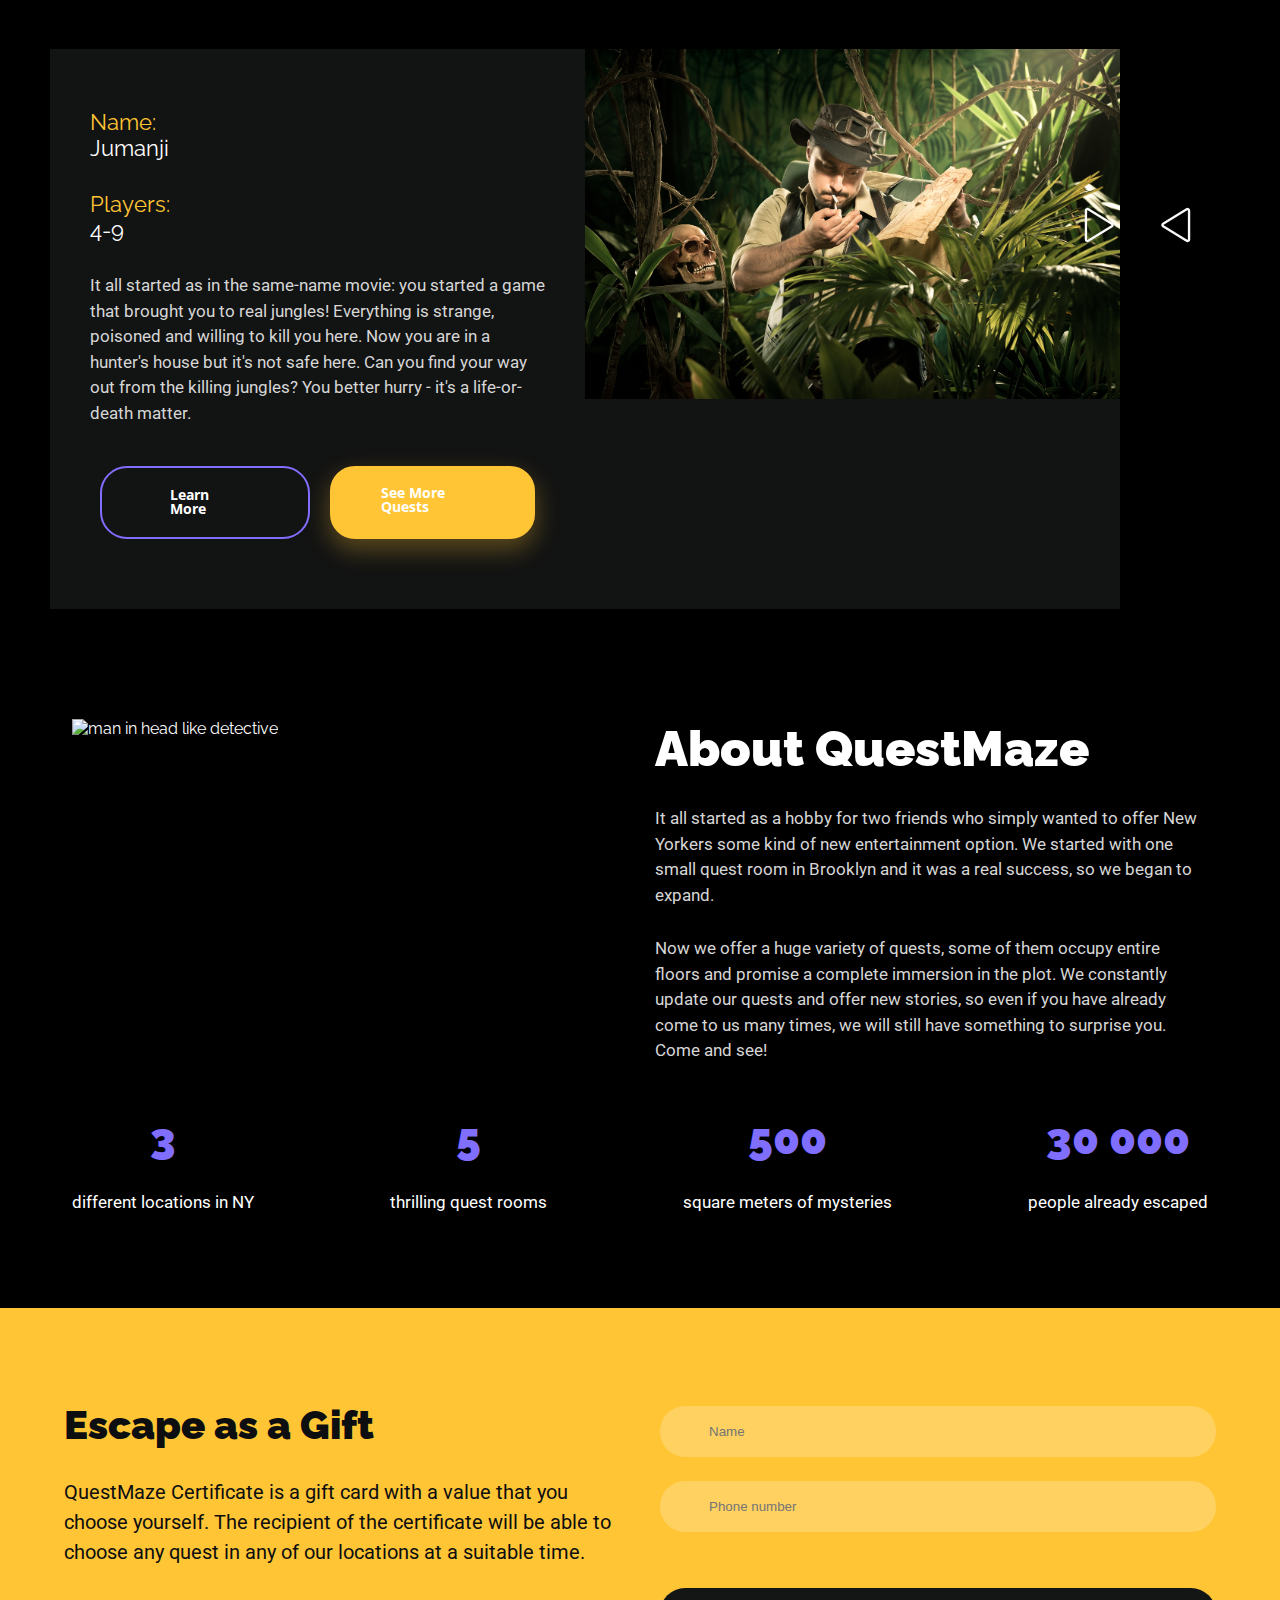
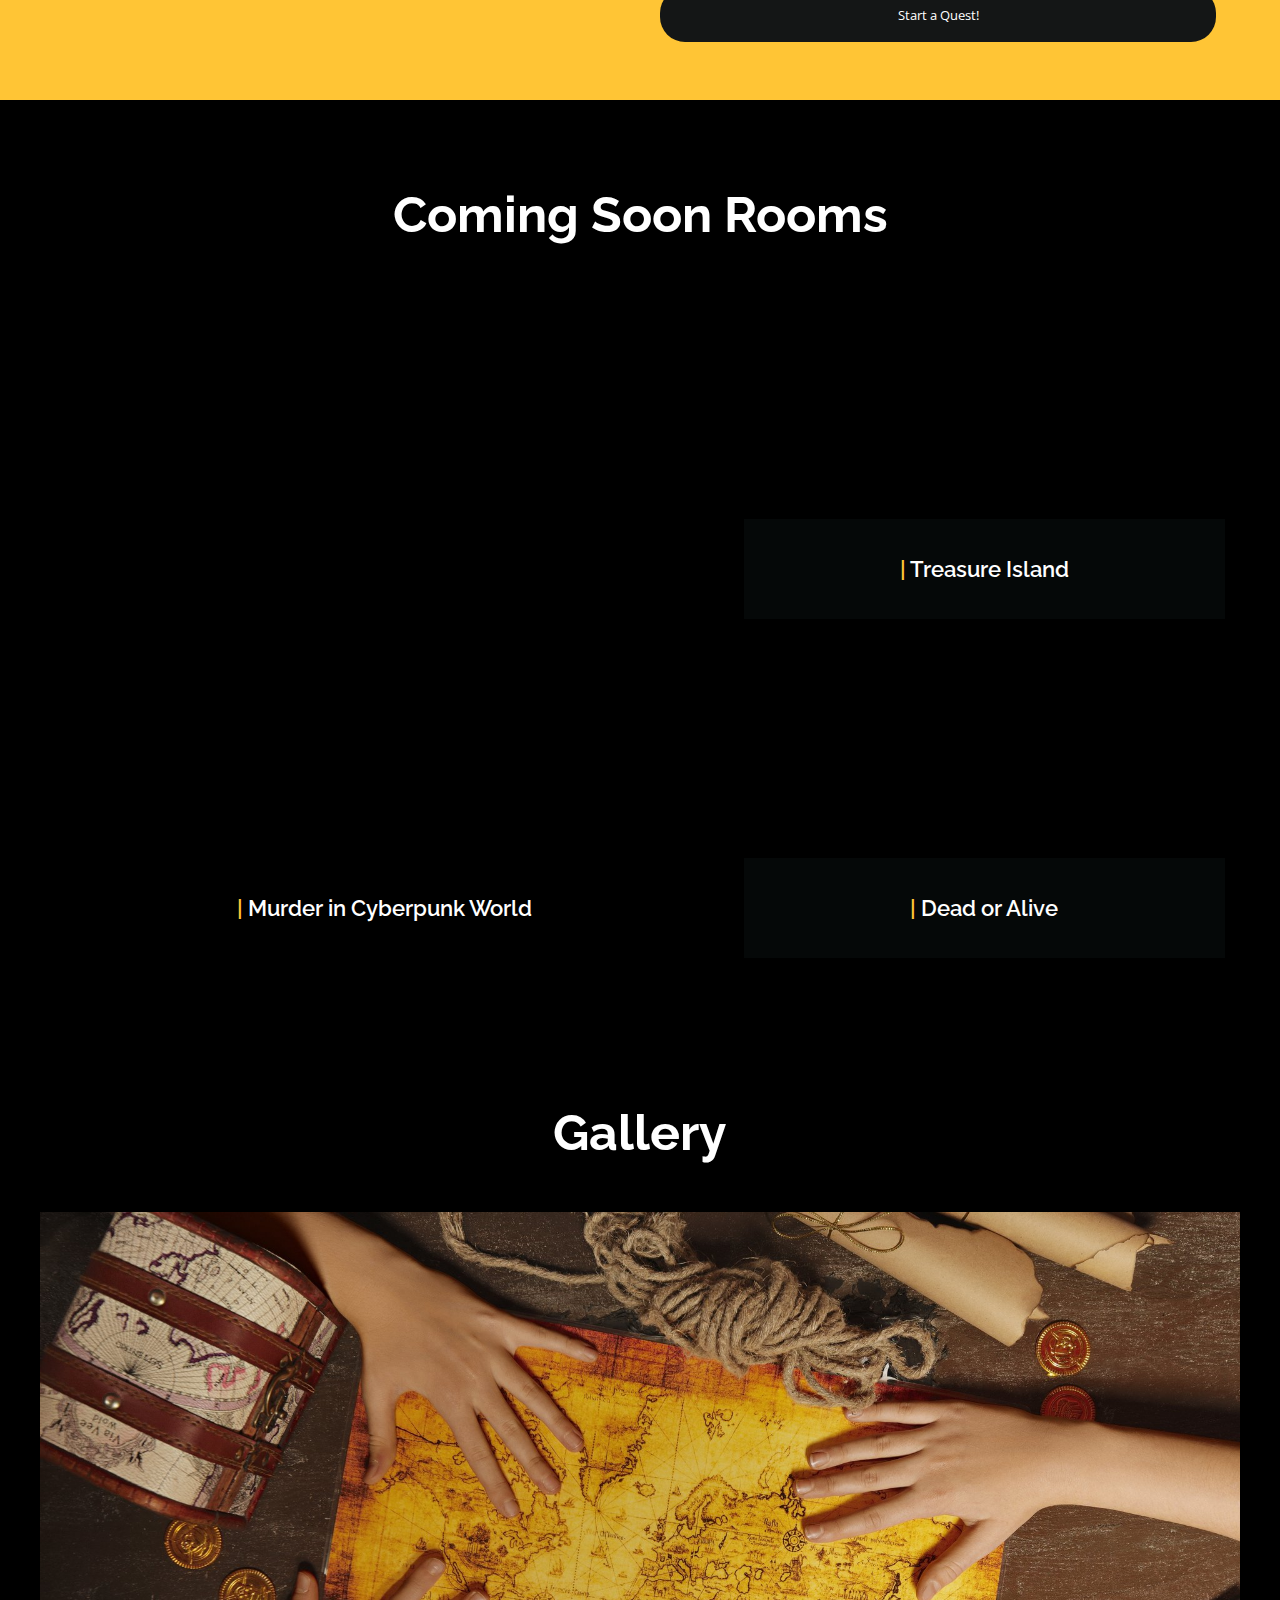
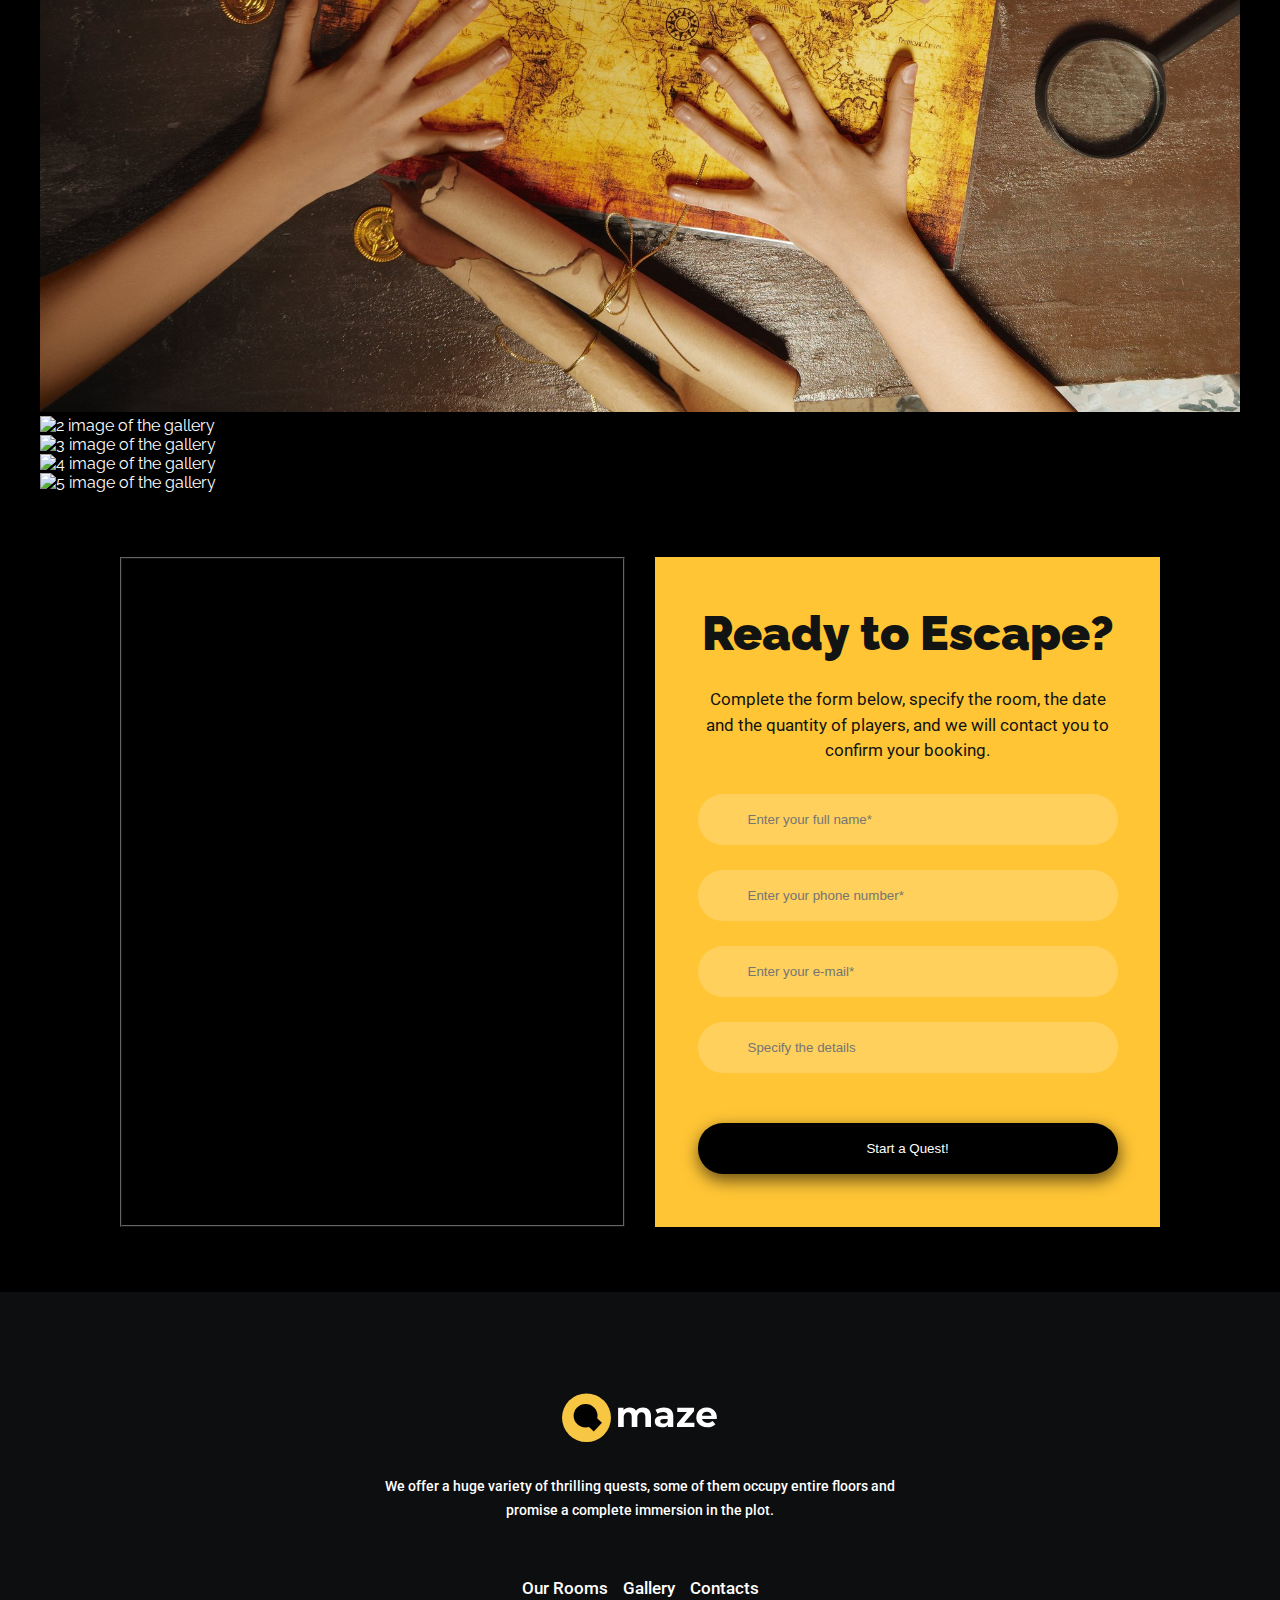
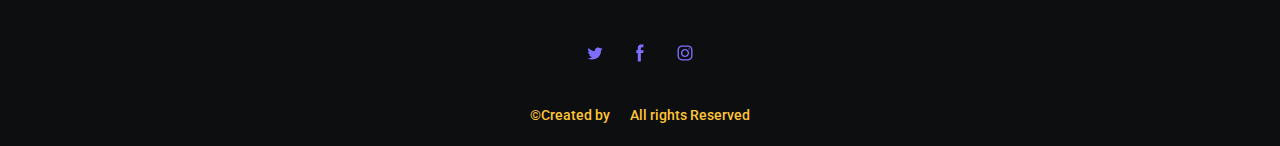
==== commit a33b30a5: "Container for gallery returned" ====
--- a/index.html
+++ b/index.html
@@ -66,9 +66,10 @@
             <h2 class="how-to-play__title">How to Play</h2>
             <div class="how-to-play__rules"></div>
         </section>
+        
         <!--Roman Zozulia-->
-        <section class="carousel-quests">
-            <h2 class="carousel-title">Quests</h2>
+        <h2 class="carousel-title">Quests</h2>
+        <section class="carousel-quests container">
             <div class="carousel-slide-container"></div>
             <a><svg class="carousel__btn-next" xmlns="http://www.w3.org/2000/svg" fill="#fafafa" viewBox="0 0 256 256">
                     <path
@@ -84,7 +85,7 @@
                 </svg></a>
             <script src="/js/carusel.js"></script>
         </section>
-        </section>
+
         <!-- Yrii Honcharuk  -->
         <section class="about-maze" id="about-us">
             <div class="max-width-container">
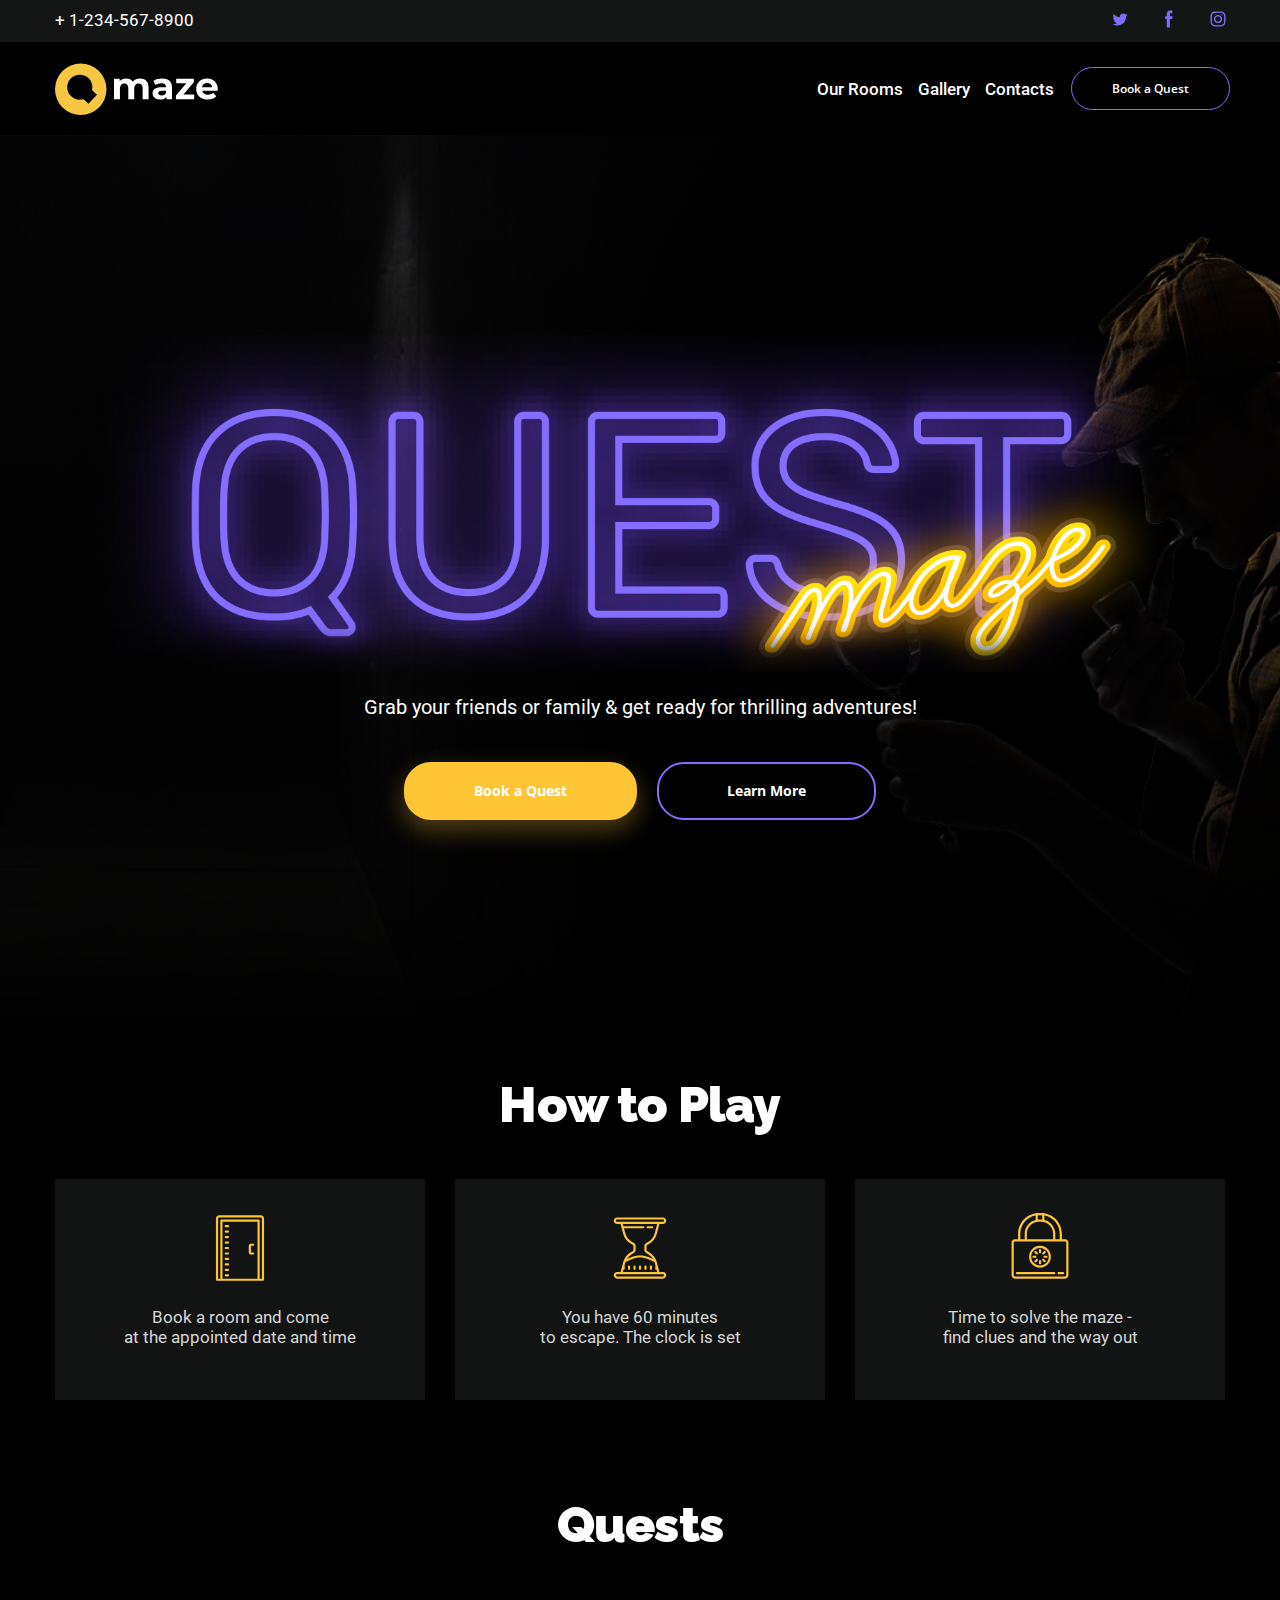
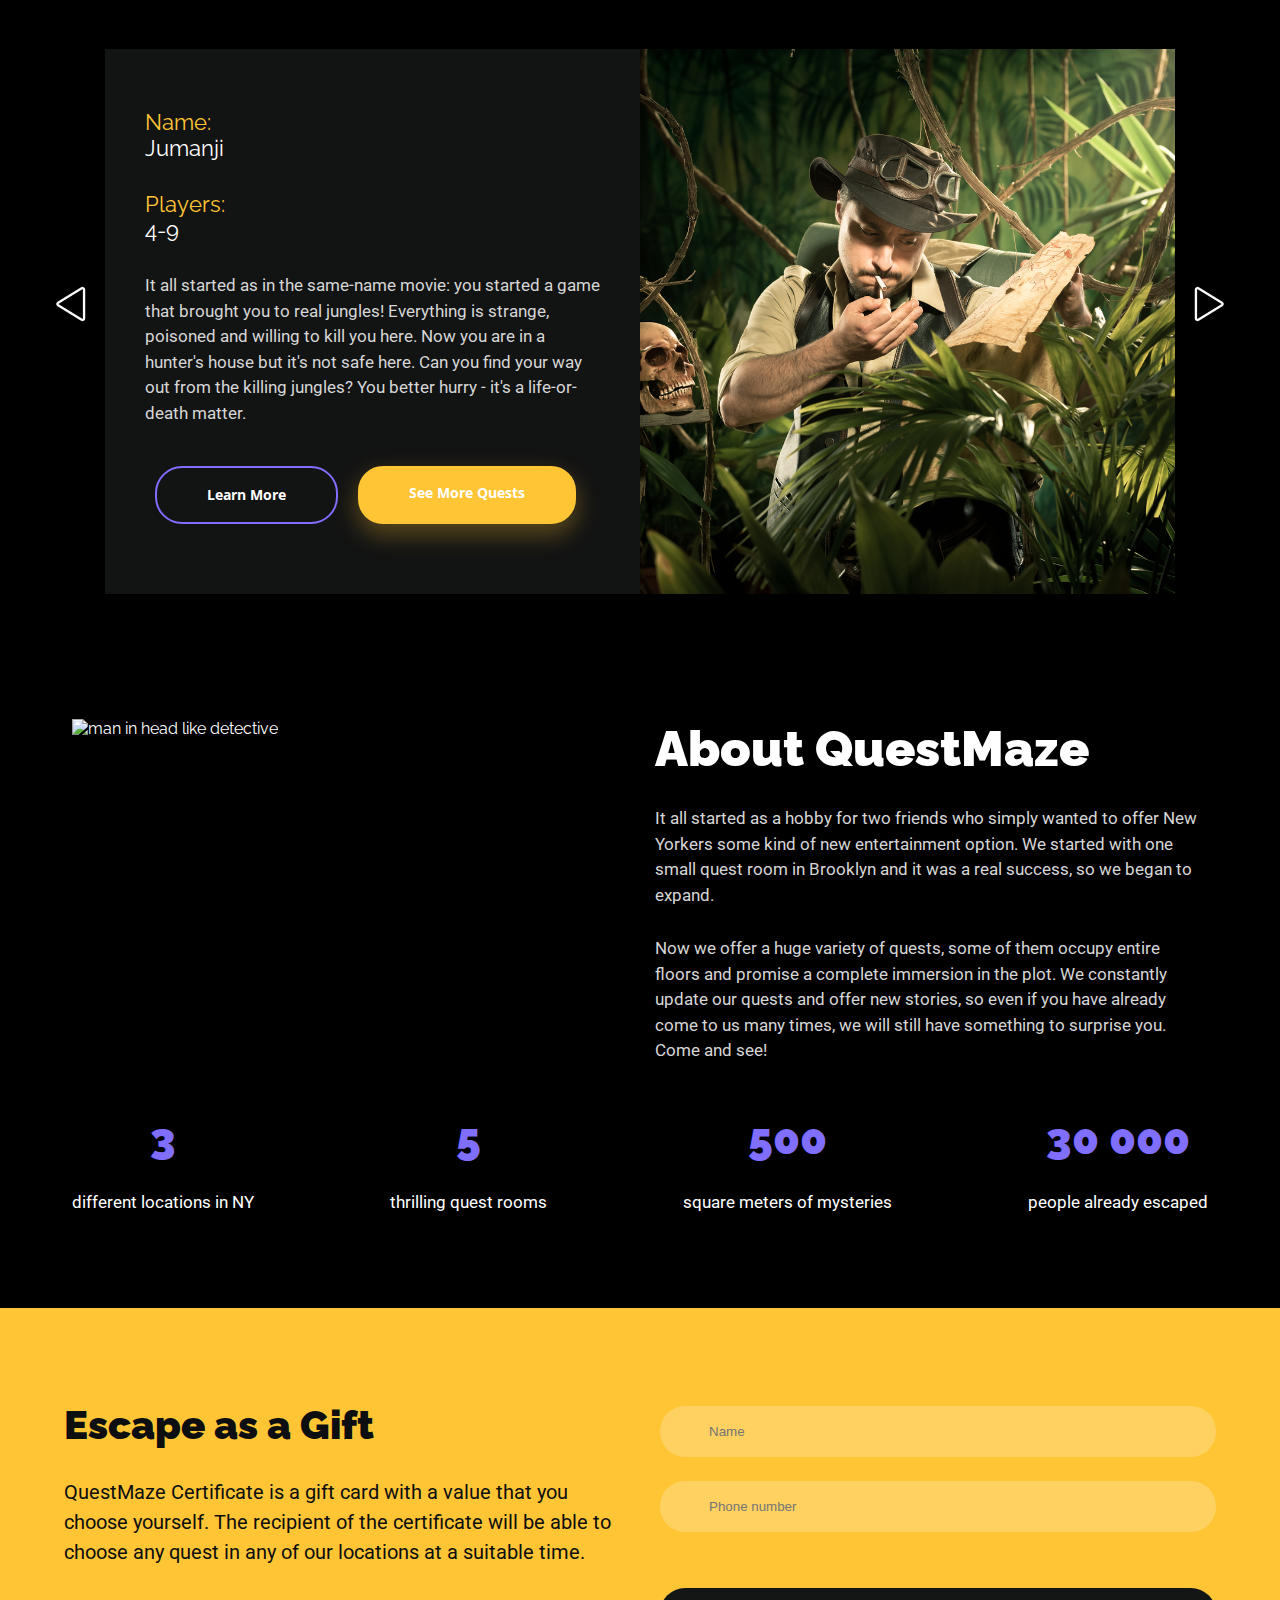
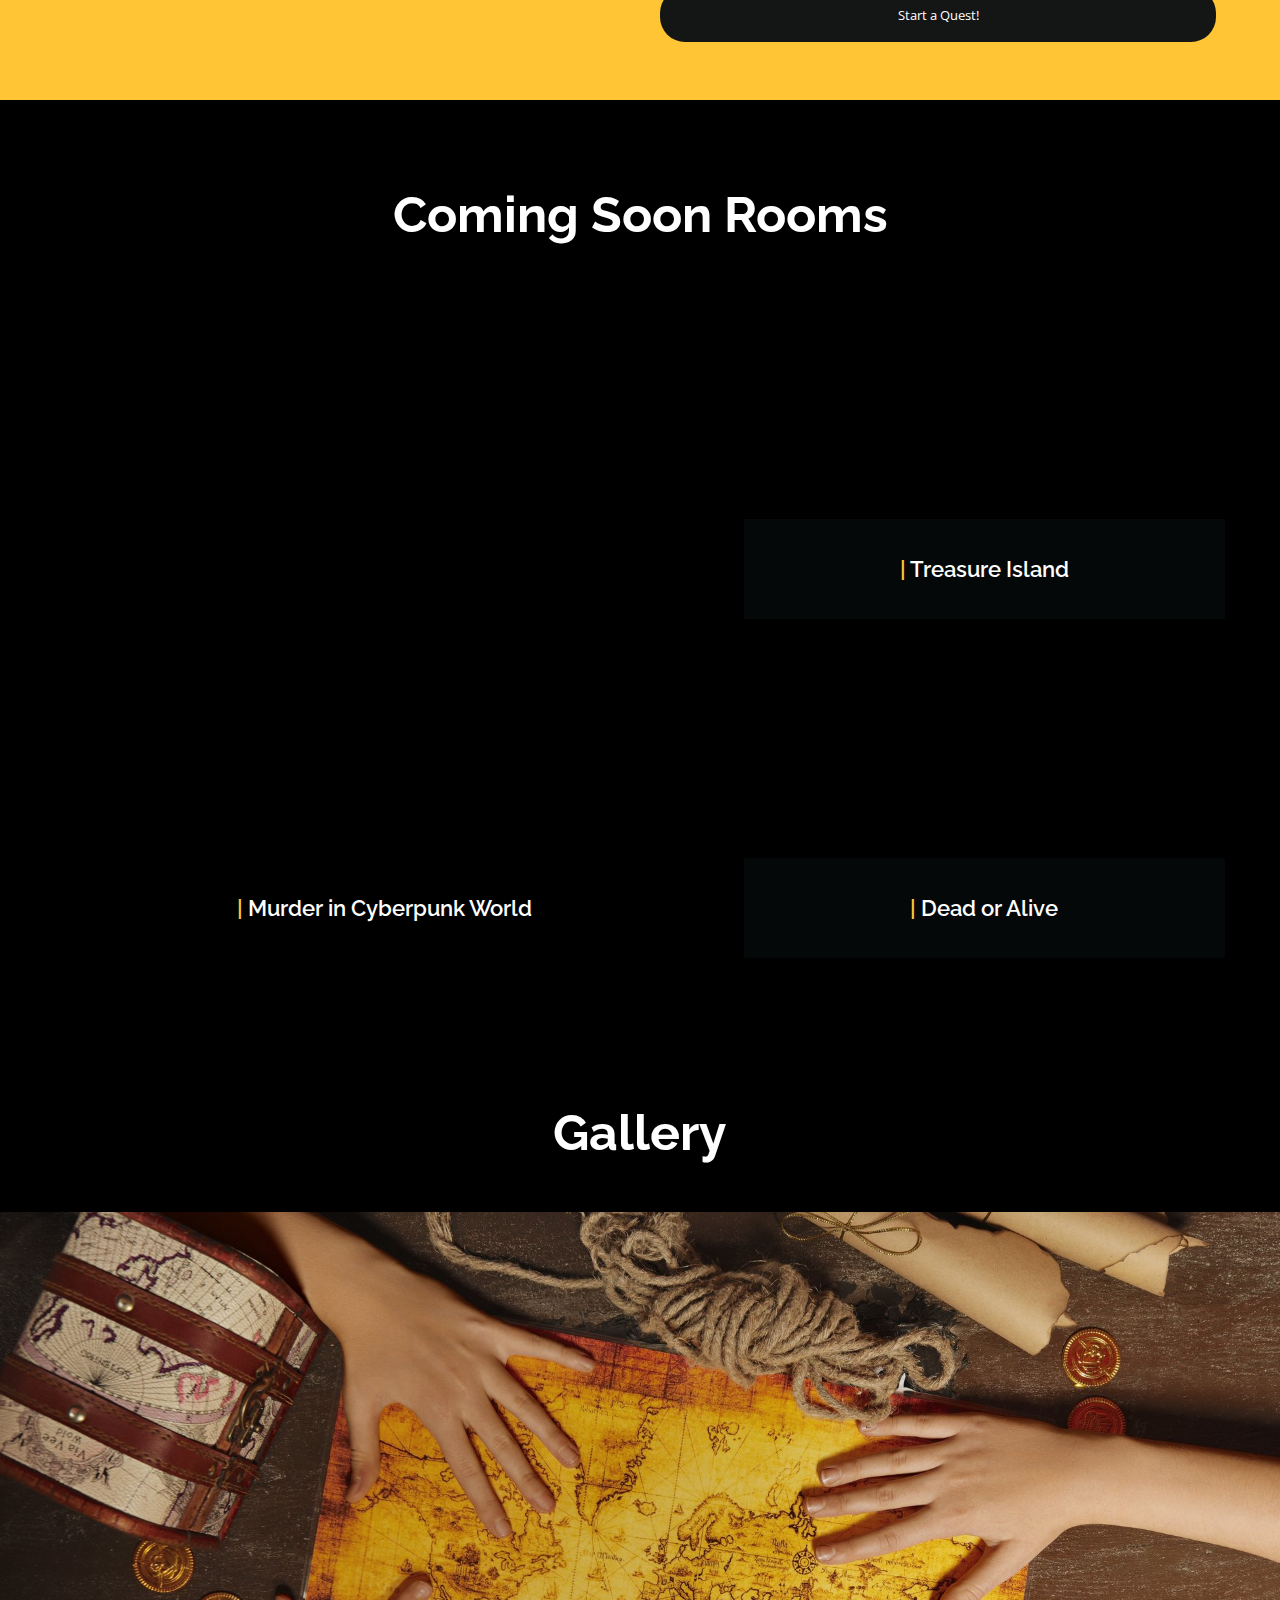
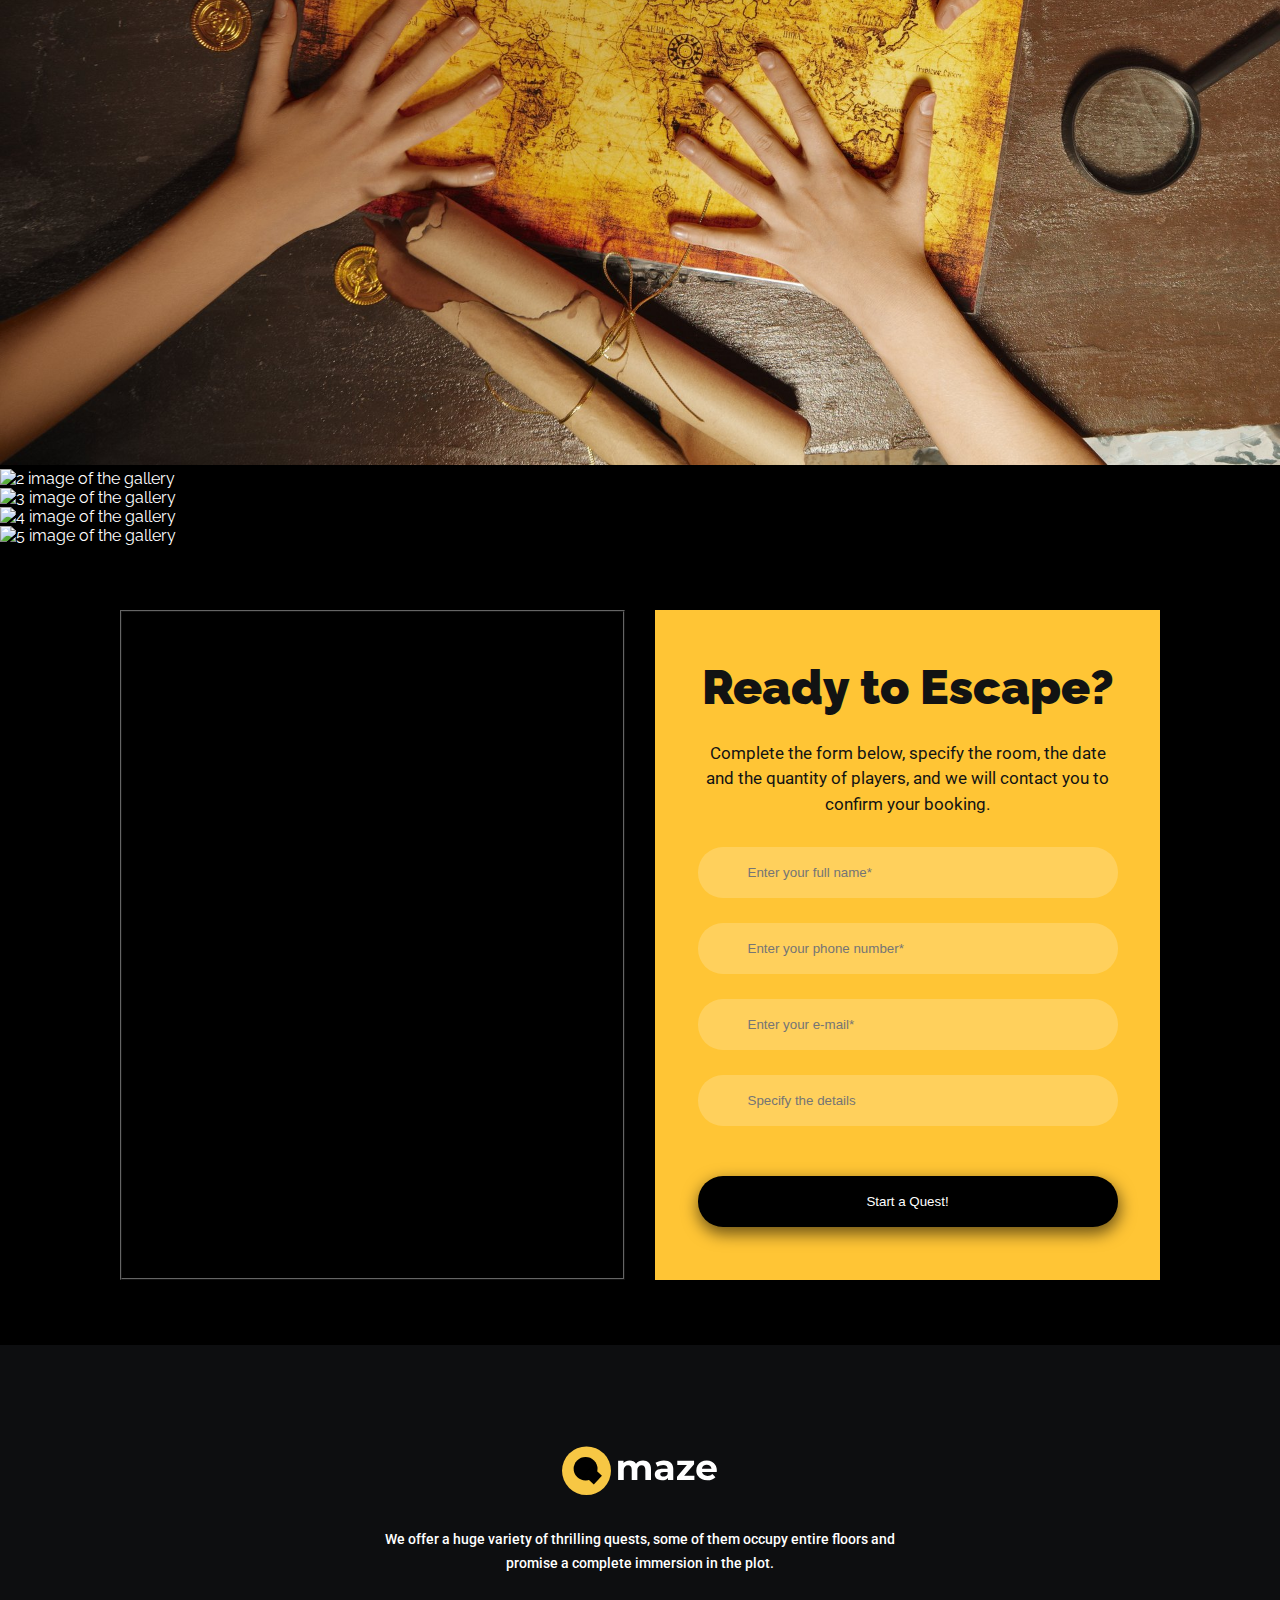
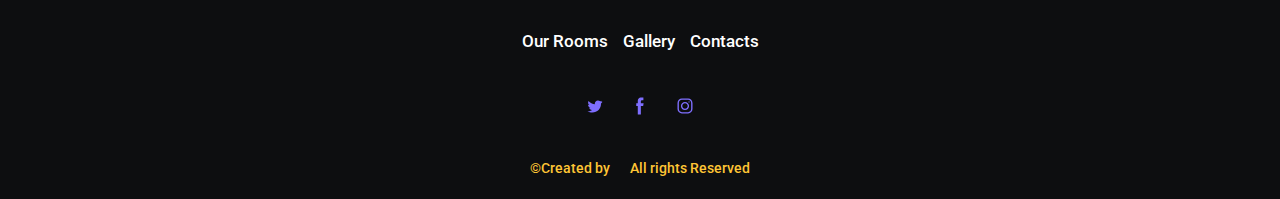
==== commit 9fc766a2: "carusel done" ====
--- a/index.html
+++ b/index.html
@@ -12,39 +12,39 @@
 </head>
 
 <body>
-    <!-- Ivan Chyk -->
-    <header class="header">
-        <div class="header__line">
-            <div class="header__line-container max-width-container" id="line">
-                <a class="header__number" href="tel:+1-234-567-8900">+ 1-234-567-8900</a>
-                <div class="header__social-icons social-icons">
-                    <a class="social-icons__icon" href="https://www.twitter.com">
-                        <img src="img/twitter-logo.svg" alt="Twitter Logo">
-                    </a>
-                    <a class="social-icons__icon" href="https://www.facebook.com">
-                        <img src="img/facebook-logo.svg" alt="Facebook Logo">
-                    </a>
-                    <a class="social-icons__icon" href="https://www.instagram.com">
-                        <img src="img/instagram-logo.svg" alt="Instagram Logo">
-                    </a>
-                </div>
-            </div>
-        </div>
-        <div class="header-container max-width-container">
-            <a class="header__logo-link" href="index.html">
-                <img class="header__logo" src="img/questmaze-logo.svg" alt="QuestMaze Logo">
-            </a>
-            <div class="hamb">
-                <div class="hamb__field" id="hamb">
-                    <span class="bar"></span> <span class="bar"></span>
-                    <span class="bar"></span>
-                </div>
-            </div>
-            <nav class="header__menu menu" id="menu">
-                <a class="menu__item" href="our-rooms.html">Our Rooms</a>
-                <a class="menu__item" href="gallery.html">Gallery</a>
-                <a class="menu__item" href="contacts.html">Contacts</a>
-                <span class="menu__button">
+<!-- Ivan Chyk -->
+<header class="header">
+    <div class="header__line">
+        <div class="header__line-container max-width-container" id="line">
+            <a class="header__number" href="tel:+1-234-567-8900">+ 1-234-567-8900</a>
+            <div class="header__social-icons social-icons">
+                <a class="social-icons__icon" href="https://www.twitter.com">
+                    <img src="img/twitter-logo.svg" alt="Twitter Logo">
+                </a>
+                <a class="social-icons__icon" href="https://www.facebook.com">
+                    <img src="img/facebook-logo.svg" alt="Facebook Logo">
+                </a>
+                <a class="social-icons__icon" href="https://www.instagram.com">
+                    <img src="img/instagram-logo.svg" alt="Instagram Logo">
+                </a>
+            </div>
+        </div>
+    </div>
+    <div class="header-container max-width-container">
+        <a class="header__logo-link" href="index.html">
+            <img class="header__logo" src="img/questmaze-logo.svg" alt="QuestMaze Logo">
+        </a>
+        <div class="hamb">
+            <div class="hamb__field" id="hamb">
+                <span class="bar"></span> <span class="bar"></span>
+                <span class="bar"></span>
+            </div>
+        </div>
+        <nav class="header__menu menu" id="menu">
+            <a class="menu__item" href="our-rooms.html">Our Rooms</a>
+            <a class="menu__item" href="gallery.html">Gallery</a>
+            <a class="menu__item" href="contacts.html">Contacts</a>
+            <span class="menu__button">
                     <a class="menu__button-link" href="#ready-to-escape">Book a Quest</a>
                 </span>
             </nav>
@@ -71,19 +71,9 @@
         <h2 class="carousel-title">Quests</h2>
         <section class="carousel-quests container">
             <div class="carousel-slide-container"></div>
-            <a><svg class="carousel__btn-next" xmlns="http://www.w3.org/2000/svg" fill="#fafafa" viewBox="0 0 256 256">
-                    <path
-                        d="M188.8,121.2,68.2,47.4A8,8,0,0,0,56,54.3V201.7a8,8,0,0,0,12.2,6.9l120.6-73.8A8,8,0,0,0,188.8,121.2Z"
-                        fill="none" stroke="#fafafa" stroke-linecap="round" stroke-linejoin="round" stroke-width="12">
-                    </path>
-                </svg></a>
-            <a><svg class="carousel__btn-prev" xmlns="http://www.w3.org/2000/svg" fill="#fafafa" viewBox="0 0 256 256">
-                    <path
-                        d="M67.2,121.2,187.8,47.4A8,8,0,0,1,200,54.3V201.7a8,8,0,0,1-12.2,6.9L67.2,134.8A8,8,0,0,1,67.2,121.2Z"
-                        fill="none" stroke="#fafafa" stroke-linecap="round" stroke-linejoin="round" stroke-width="12">
-                    </path>
-                </svg></a>
-            <script src="/js/carusel.js"></script>
+            <a ><svg class="carousel__btn-next" xmlns="http://www.w3.org/2000/svg"  fill="#fafafa" viewBox="0 0 256 256"><path d="M188.8,121.2,68.2,47.4A8,8,0,0,0,56,54.3V201.7a8,8,0,0,0,12.2,6.9l120.6-73.8A8,8,0,0,0,188.8,121.2Z" fill="none" stroke="#fafafa" stroke-linecap="round" stroke-linejoin="round" stroke-width="12"></path></svg></a>
+            <a><svg class="carousel__btn-prev" xmlns="http://www.w3.org/2000/svg"  fill="#fafafa" viewBox="0 0 256 256"><path d="M67.2,121.2,187.8,47.4A8,8,0,0,1,200,54.3V201.7a8,8,0,0,1-12.2,6.9L67.2,134.8A8,8,0,0,1,67.2,121.2Z" fill="none" stroke="#fafafa" stroke-linecap="round" stroke-linejoin="round" stroke-width="12"></path></svg></a>
+            <script src="js/carusel.js"></script>
         </section>
 
         <!-- Yrii Honcharuk  -->
@@ -178,99 +168,97 @@
         </section>
         <!-- Hryhorii  Kosolap -->
         <section class="gallery">
-            <div class="max-width-container">
-                <div class="galerry__header header">
-                    <h2 class="header__text">
-                        Gallery
-                    </h2>
-                </div>
-                <div class="gallery__slider slider">
-                    <div class="slick-slide">
-                        <img src="img/gallery-main-image.jfif" alt="1 image of the gallery">
-                    </div>
-                    <div class="slick-slide">
-                        <img src="img/gallery-secondary-image-second.jpg" alt="2 image of the gallery">
-                    </div>
-                    <div class="slick-slide">
-                        <img src="img/gallery-secondary-image-third.jpg" alt="3 image of the gallery">
-                    </div>
-                    <div class="slick-slide">
-                        <img src="img/gallery-secondary-image-fourth.jpg" alt="4 image of the gallery">
-                    </div>
-                    <div class="slick-slide">
-                        <img src="img/gallery-secondary-image-fifth.jpg" alt="5 image of the gallery">
-                    </div>
-                </div>
-            </div>
-            </div>
-            <script src="https://code.jquery.com/jquery-3.6.3.min.js"></script>
-            <script src="js/slick.min.js"></script>
-            <script src="js/gallery-carousel.js"></script>
-        </section>
-
-        <!-- Iryna Vdovych -->
-        <section id="ready-to-escape" class="readyescape container">
-            <div class="contact-map container__elem">
-                <iframe class="readyescape__map"
+            <div class="galerry__header header">
+                <h2 class="header__text">
+                    Gallery
+                </h2>
+            </div>
+            <div class="gallery__slider slider">
+                <div class="slick-slide">
+                    <img src="img/gallery-main-image.jfif" alt="1 image of the gallery">
+                </div>
+                <div class="slick-slide">
+                    <img src="img/gallery-secondary-image-second.jpg" alt="2 image of the gallery">
+                </div>
+                <div class="slick-slide">
+                    <img src="img/gallery-secondary-image-third.jpg" alt="3 image of the gallery">
+                </div>
+                <div class="slick-slide">
+                    <img src="img/gallery-secondary-image-fourth.jpg" alt="4 image of the gallery">
+                </div>
+                <div class="slick-slide">
+                    <img src="img/gallery-secondary-image-fifth.jpg" alt="5 image of the gallery">
+                </div>
+            </div>
+        </div>
+        <script src="https://code.jquery.com/jquery-3.6.3.min.js"></script>
+        <script src="js/slick.min.js"></script>
+        <script src="js/gallery-carousel.js"></script>
+    </section>
+
+    <!-- Iryna Vdovych -->
+    <section id="ready-to-escape" class="readyescape container">
+        <div class="contact-map container__elem">
+            <iframe class="readyescape__map"
                     src="https://www.google.com/maps/embed?pb=!1m18!1m12!1m3!1d1104.8428655840708!2d-73.91799664912942!3d40.64641104658227!2m3!1f0!2f0!3f0!3m2!1i1024!2i768!4f13.1!3m3!1m2!1s0x89c25c95faf5da67%3A0x6c999d6dde9fe33e!2zMjk5IEUgODd0aCBTdCwgQnJvb2tseW4sIE5ZIDExMjM2LCDQodC_0L7Qu9GD0YfQtdC90ZYg0KjRgtCw0YLQuCDQkNC80LXRgNC40LrQuA!5e0!3m2!1suk!2sua!4v1673428453065!5m2!1suk!2sua"
-                    allowfullscreen="" referrerpolicy="no-referrer-when-downgrade"></iframe>
-            </div>
-            <div class="contact-form container__elem">
-                <form class="escape__form form" action="https://formspree.io/f/myyayayg" method="POST">
-                    <div class="form__container">
-                        <h2 class="form__title">Ready to Escape?</h2>
-                        <p class="form__text">
-                            Complete the form below, specify the room, the date and the quantity of players, and
-                            we will contact you to confirm your booking.
-                        </p>
-                        <input class="form__fullname form__elem" name="fullname" type="text"
+                    allowfullscreen=""  referrerpolicy="no-referrer-when-downgrade"></iframe>
+        </div>
+        <div class="contact-form container__elem">
+            <form class="escape__form form" action="https://formspree.io/f/myyayayg" method="POST">
+                <div class="form__container">
+                    <h2 class="form__title">Ready to Escape?</h2>
+                    <p class="form__text">
+                        Complete the form below, specify the room, the date and the quantity of players, and
+                        we will contact you to confirm your booking.
+                    </p>
+                    <input class="form__fullname form__elem" name="fullname" type="text"
                             placeholder="Enter your full name*" required />
-                        <input class="form__phonenumber form__elem" name="phonenumber" pattern="[0-9]{7}" type="tel"
+                    <input class="form__phonenumber form__elem" name="phonenumber" pattern="[0-9]{7}" type="tel"
                             placeholder="Enter your phone number*" required />
-                        <input class="form__email form__elem" name="email" type="email" placeholder="Enter your e-mail*"
+                    <input class="form__email form__elem" name="email" type="email" placeholder="Enter your e-mail*"
                             required />
-                        <input class="form__specifydetails form__elem" name="details" type="text"
+                    <input class="form__specifydetails form__elem" name="details" type="text"
                             placeholder="Specify the details" />
-                        <button class="form__submit form__elem" type="submit">Start a Quest!</button>
-                    </div>
-                </form>
-            </div>
-        </section>
-    </main>
-    <!-- Ivan Chyk -->
-    <footer class="footer">
-        <div class="footer__container">
-            <a class="footer__logo-link" href="index.html">
-                <img class="footer__logo" src="img/questmaze-logo.svg" alt="QuestMaze Logo">
+                    <button class="form__submit form__elem" type="submit">Start a Quest!</button>
+                </div>
+            </form>
+        </div>
+    </section>
+</main>
+<!-- Ivan Chyk -->
+<footer class="footer">
+    <div class="footer__container">
+        <a class="footer__logo-link" href="index.html">
+            <img class="footer__logo" src="img/questmaze-logo.svg" alt="QuestMaze Logo">
+        </a>
+        <p class="footer__subtitle">
+            We offer a huge variety of thrilling quests, some of them occupy entire floors and promise a complete
+            immersion in the plot.
+        </p>
+        <nav class="footer__menu menu">
+            <a class="menu__item" href="our-rooms.html">Our Rooms</a>
+            <a class="menu__item" href="gallery.html">Gallery</a>
+            <a class="menu__item" href="contacts.html">Contacts</a>
+        </nav>
+        <div class="footer__social-icons social-icons">
+            <a class="social-icons__icon" href="https://www.twitter.com">
+                <img src="img/twitter-logo.svg" alt="Twitter Logo">
             </a>
-            <p class="footer__subtitle">
-                We offer a huge variety of thrilling quests, some of them occupy entire floors and promise a complete
-                immersion in the plot.
-            </p>
-            <nav class="footer__menu menu">
-                <a class="menu__item" href="our-rooms.html">Our Rooms</a>
-                <a class="menu__item" href="gallery.html">Gallery</a>
-                <a class="menu__item" href="contacts.html">Contacts</a>
-            </nav>
-            <div class="footer__social-icons social-icons">
-                <a class="social-icons__icon" href="https://www.twitter.com">
-                    <img src="img/twitter-logo.svg" alt="Twitter Logo">
-                </a>
-                <a class="social-icons__icon" href="https://www.facebook.com">
-                    <img src="img/facebook-logo.svg" alt="Facebook Logo">
-                </a>
-                <a class="social-icons__icon" href="https://www.instagram.com">
-                    <img src="img/instagram-logo.svg" alt="Instagram Logo">
-                </a>
-            </div>
-        </div>
-        <div class="footer__text-container">
-            <p class="footer__text">©Created by</p>
-            <p class="footer__text">All rights Reserved</p>
-        </div>
-    </footer>
-    <script src="js/hamburger-menu.js"></script>
-    <script src="js/how-to-play.js"></script>
+            <a class="social-icons__icon" href="https://www.facebook.com">
+                <img src="img/facebook-logo.svg" alt="Facebook Logo">
+            </a>
+            <a class="social-icons__icon" href="https://www.instagram.com">
+                <img src="img/instagram-logo.svg" alt="Instagram Logo">
+            </a>
+        </div>
+    </div>
+    <div class="footer__text-container">
+        <p class="footer__text">©Created by</p>
+        <p class="footer__text">All rights Reserved</p>
+    </div>
+</footer>
+<script src="js/hamburger-menu.js"></script>
+<script src="js/how-to-play.js"></script>
 </body>
 
 </html>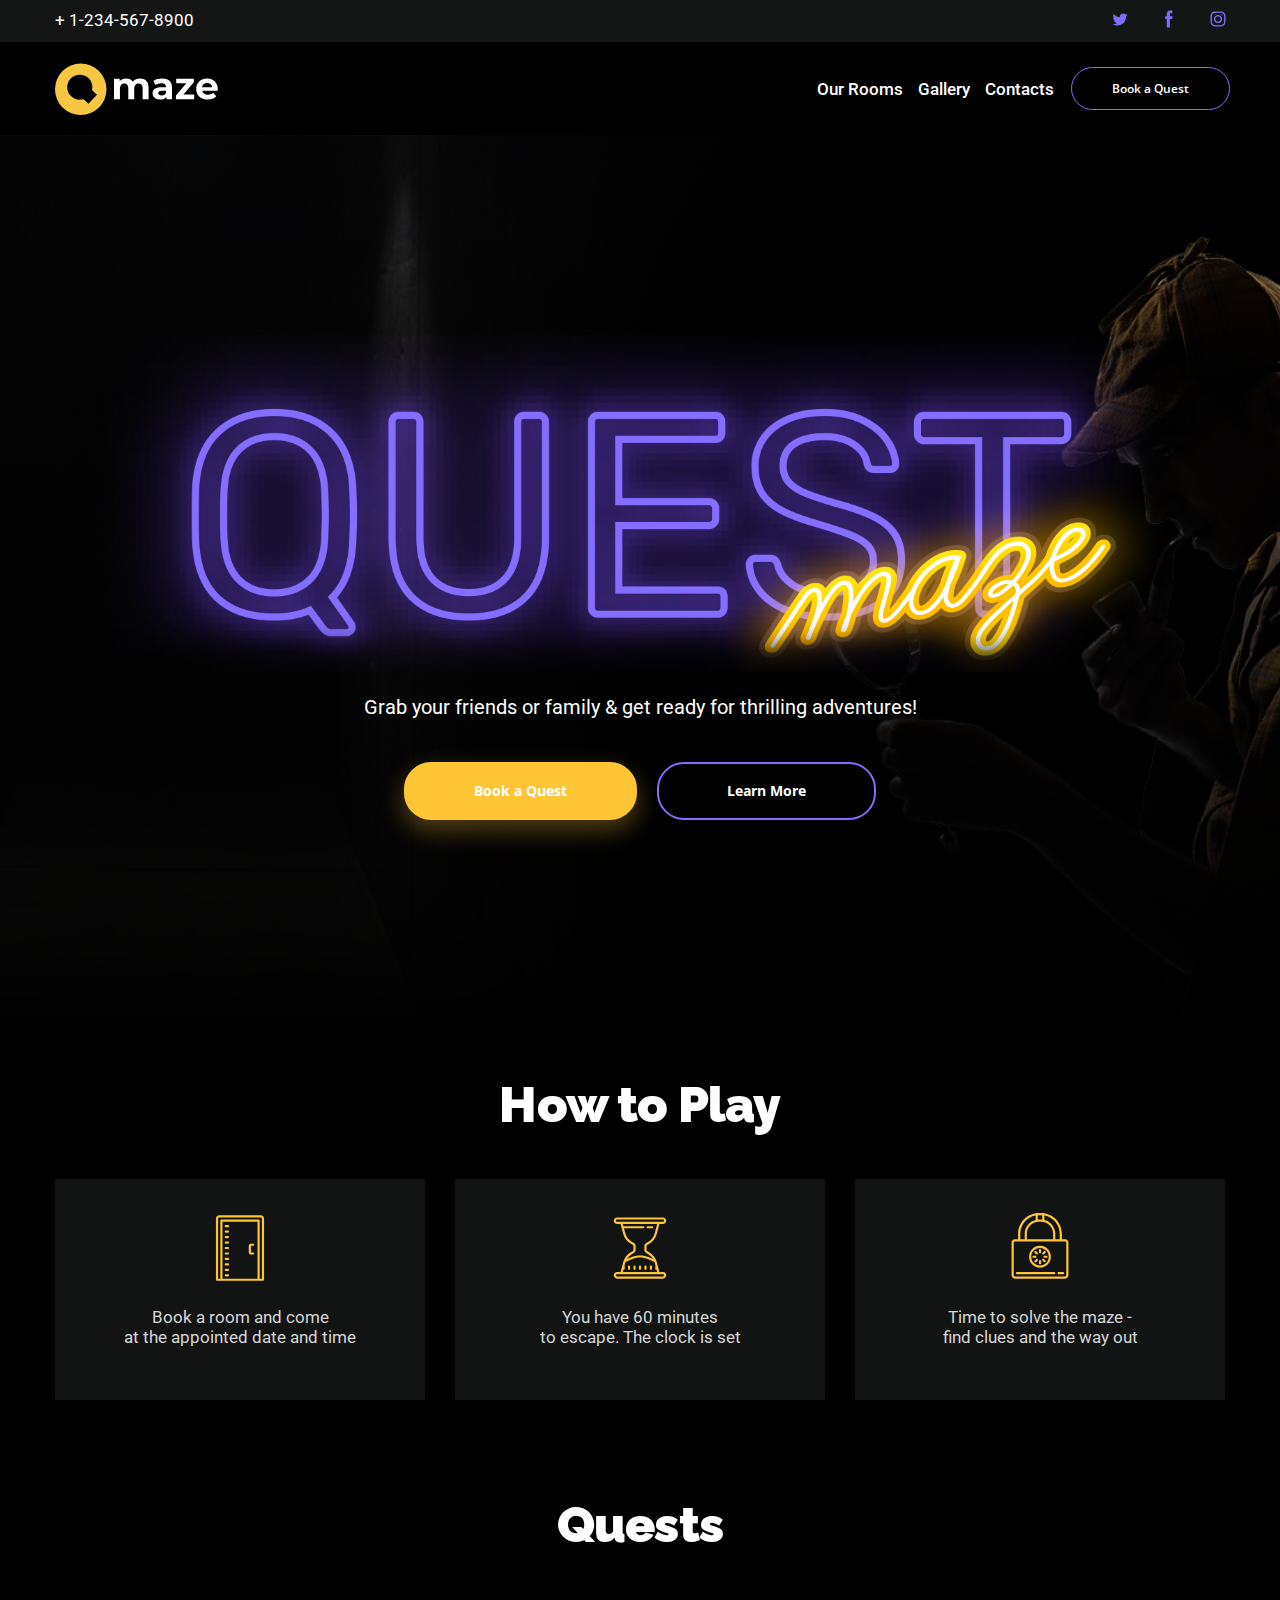
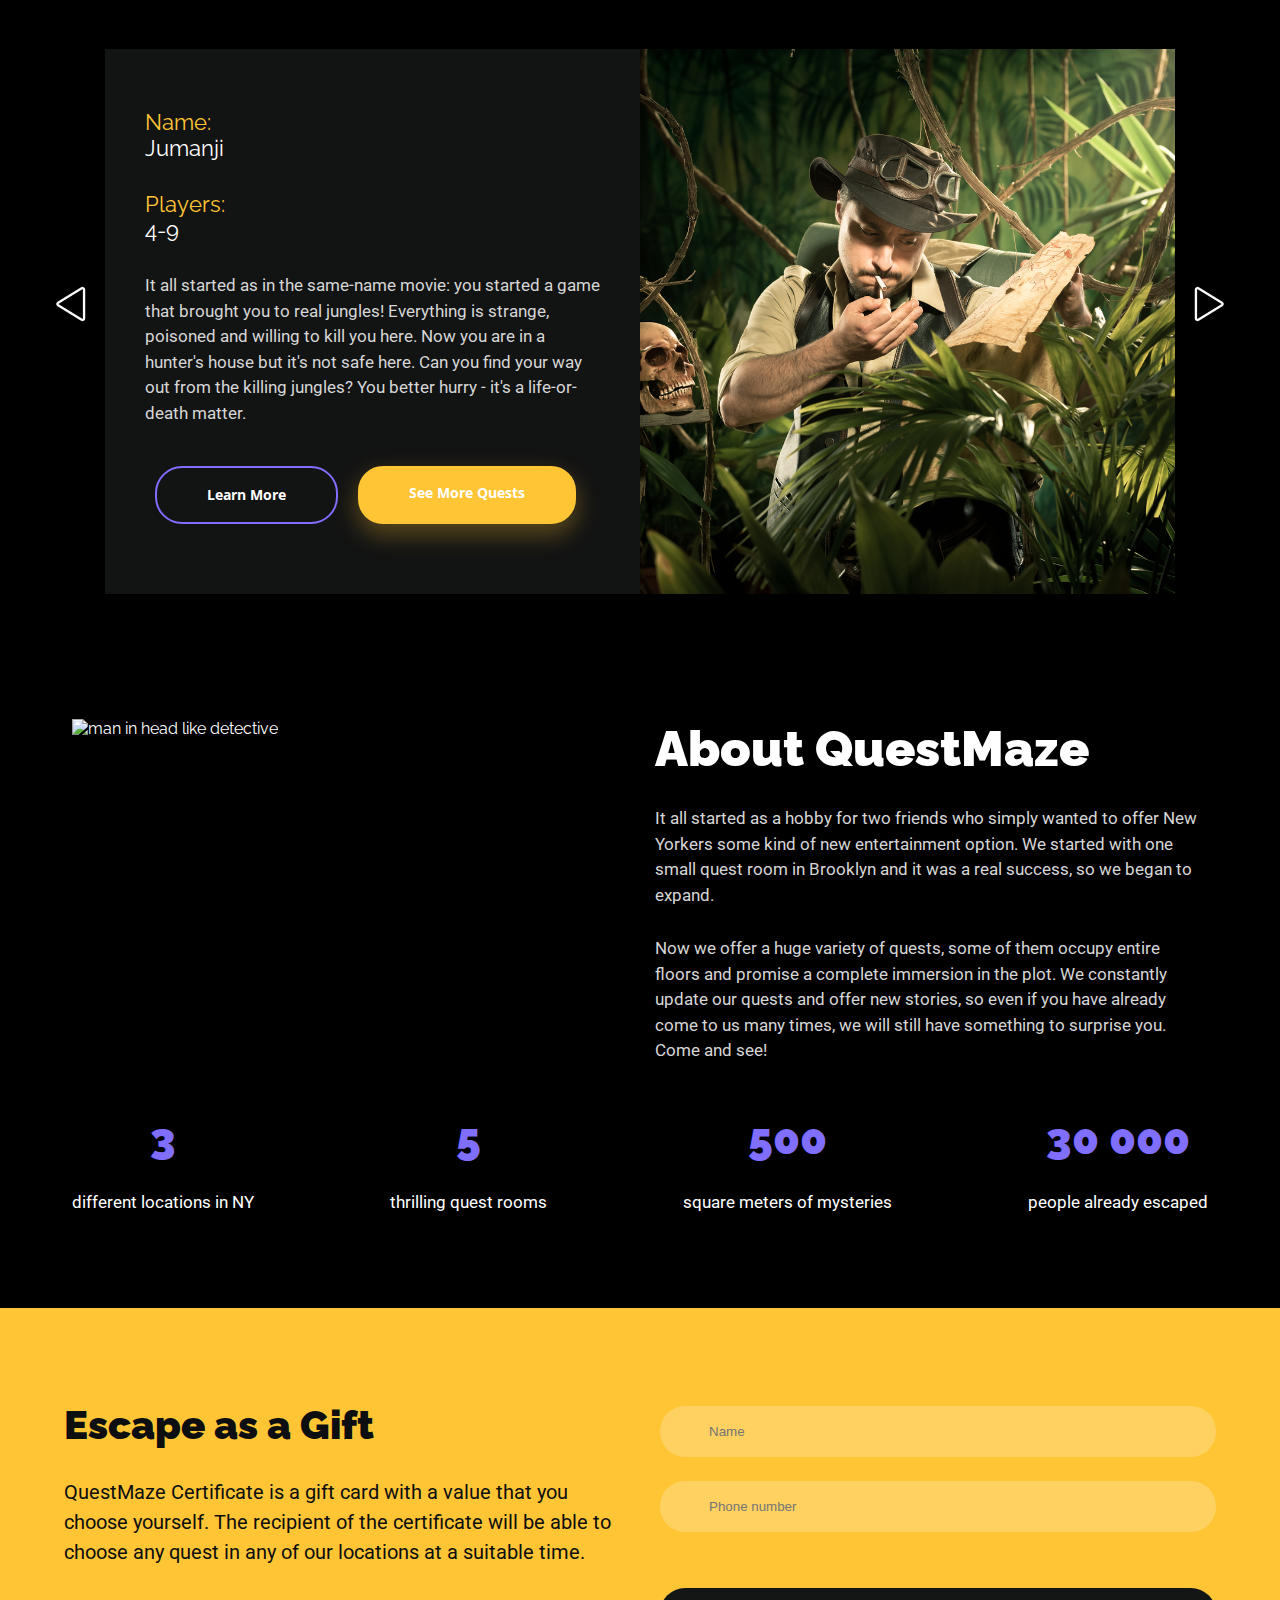
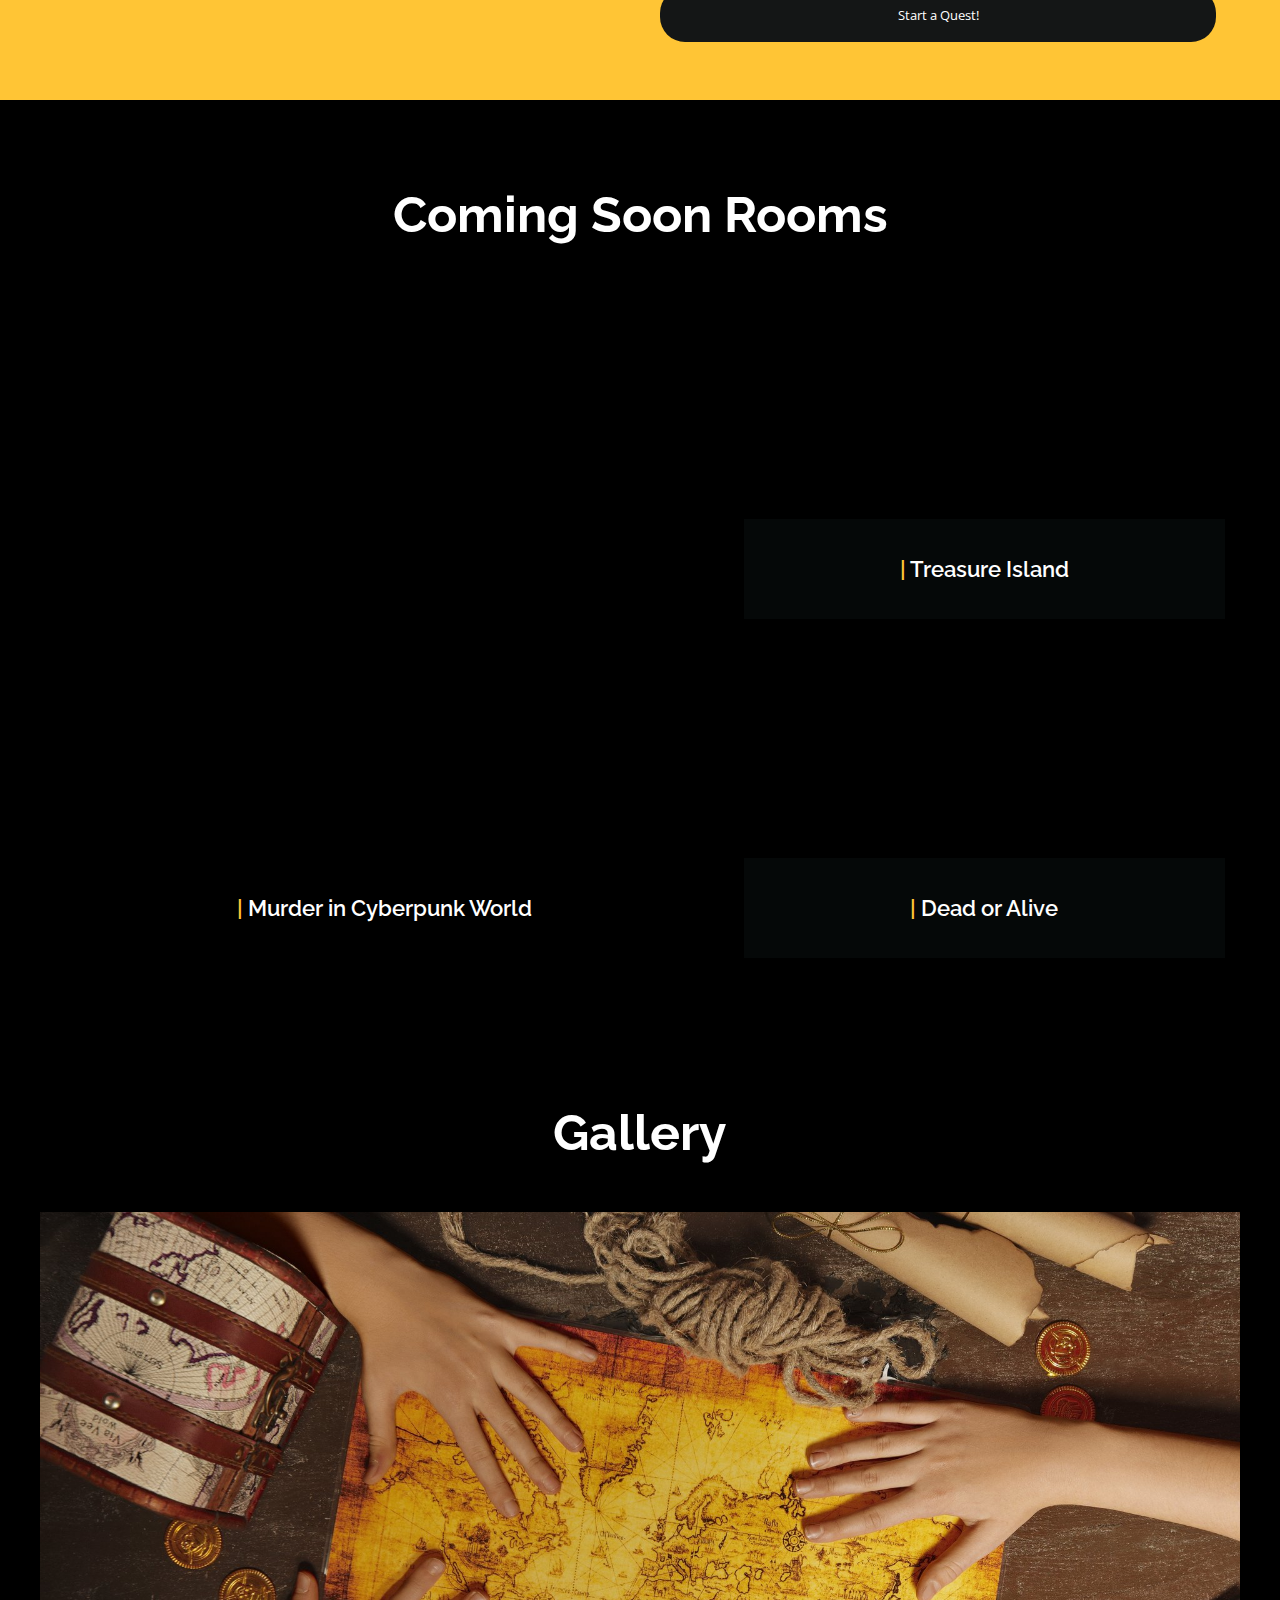
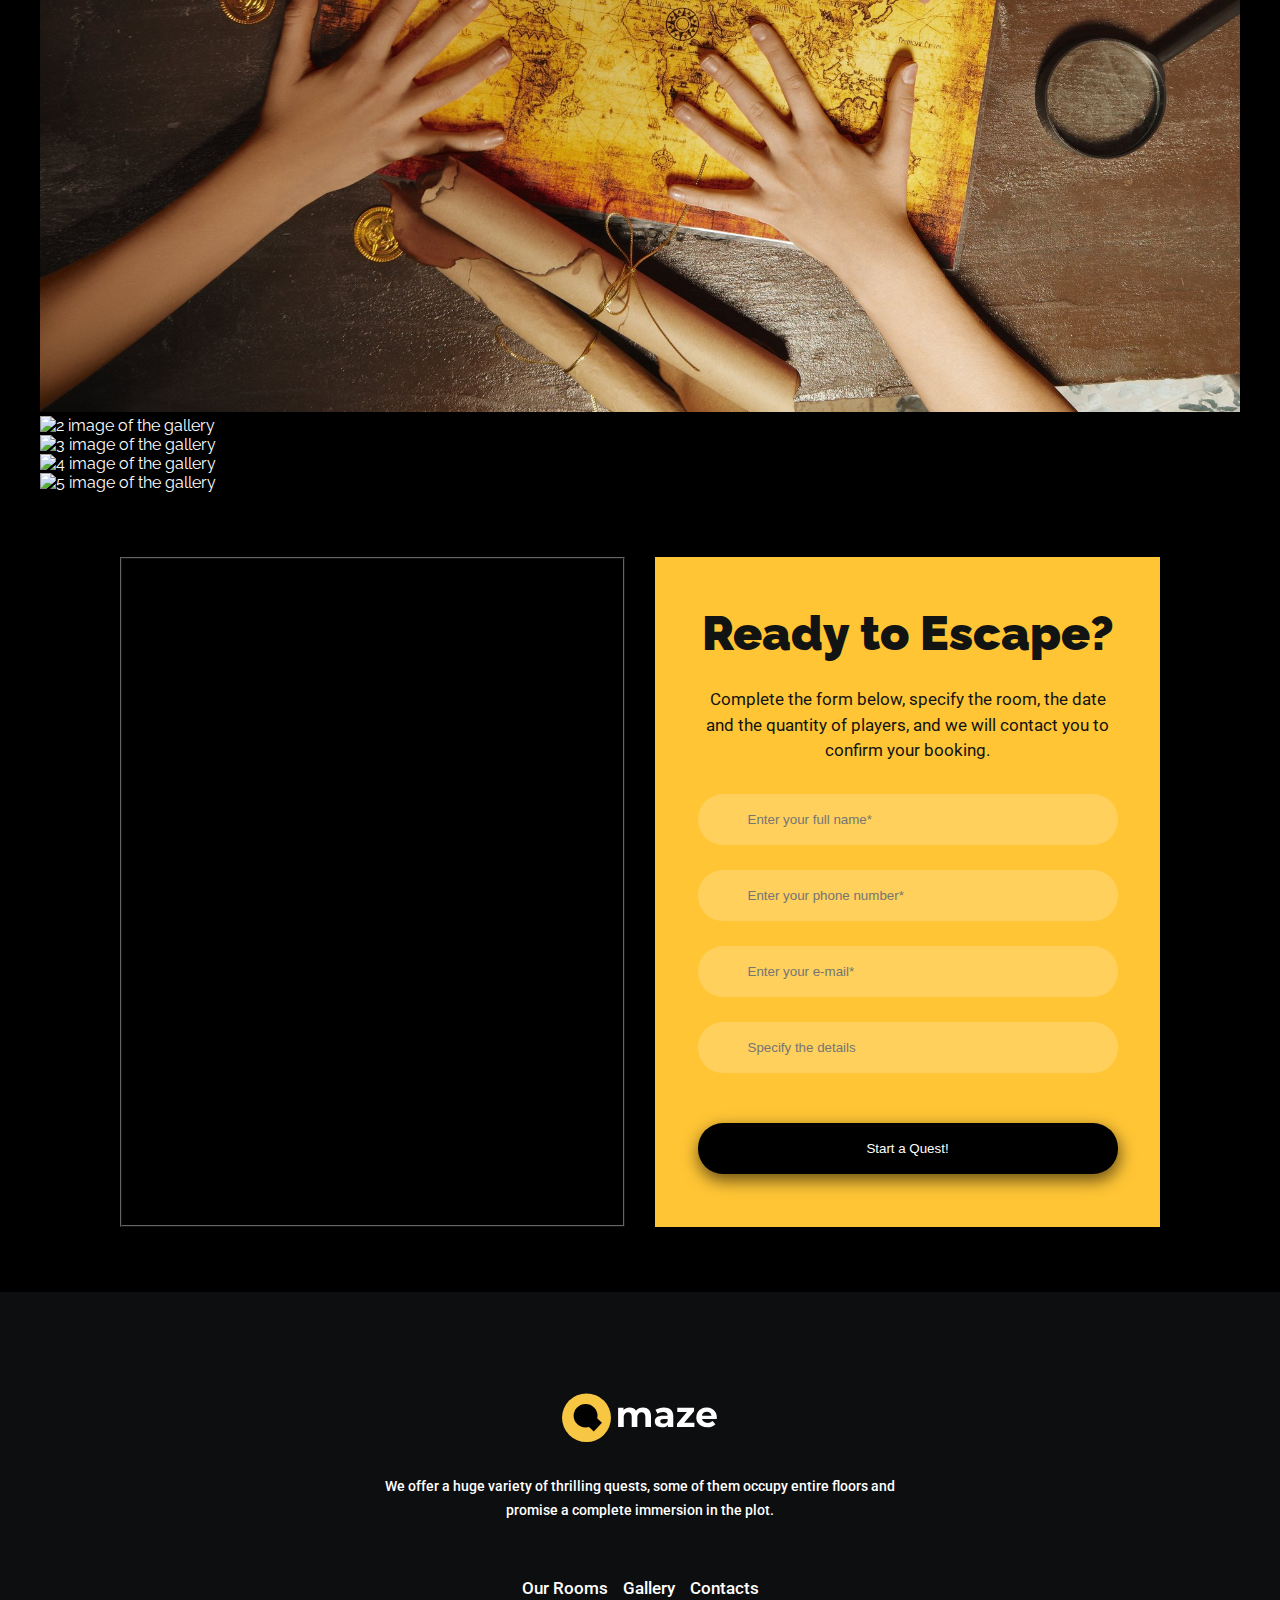
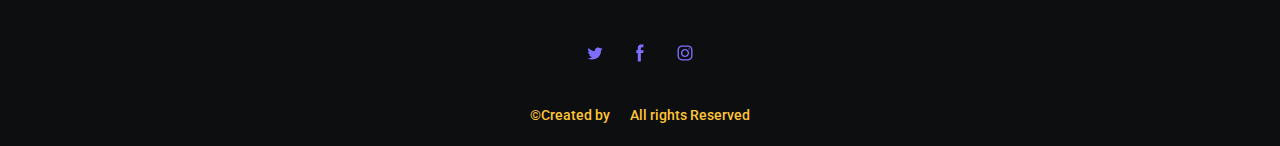
==== commit f2d94f2f: "debuging" ====
--- a/index.html
+++ b/index.html
@@ -12,39 +12,39 @@
 </head>
 
 <body>
-<!-- Ivan Chyk -->
-<header class="header">
-    <div class="header__line">
-        <div class="header__line-container max-width-container" id="line">
-            <a class="header__number" href="tel:+1-234-567-8900">+ 1-234-567-8900</a>
-            <div class="header__social-icons social-icons">
-                <a class="social-icons__icon" href="https://www.twitter.com">
-                    <img src="img/twitter-logo.svg" alt="Twitter Logo">
-                </a>
-                <a class="social-icons__icon" href="https://www.facebook.com">
-                    <img src="img/facebook-logo.svg" alt="Facebook Logo">
-                </a>
-                <a class="social-icons__icon" href="https://www.instagram.com">
-                    <img src="img/instagram-logo.svg" alt="Instagram Logo">
-                </a>
-            </div>
-        </div>
-    </div>
-    <div class="header-container max-width-container">
-        <a class="header__logo-link" href="index.html">
-            <img class="header__logo" src="img/questmaze-logo.svg" alt="QuestMaze Logo">
-        </a>
-        <div class="hamb">
-            <div class="hamb__field" id="hamb">
-                <span class="bar"></span> <span class="bar"></span>
-                <span class="bar"></span>
-            </div>
-        </div>
-        <nav class="header__menu menu" id="menu">
-            <a class="menu__item" href="our-rooms.html">Our Rooms</a>
-            <a class="menu__item" href="gallery.html">Gallery</a>
-            <a class="menu__item" href="contacts.html">Contacts</a>
-            <span class="menu__button">
+    <!-- Ivan Chyk -->
+    <header class="header">
+        <div class="header__line">
+            <div class="header__line-container max-width-container" id="line">
+                <a class="header__number" href="tel:+1-234-567-8900">+ 1-234-567-8900</a>
+                <div class="header__social-icons social-icons">
+                    <a class="social-icons__icon" href="https://www.twitter.com">
+                        <img src="img/twitter-logo.svg" alt="Twitter Logo">
+                    </a>
+                    <a class="social-icons__icon" href="https://www.facebook.com">
+                        <img src="img/facebook-logo.svg" alt="Facebook Logo">
+                    </a>
+                    <a class="social-icons__icon" href="https://www.instagram.com">
+                        <img src="img/instagram-logo.svg" alt="Instagram Logo">
+                    </a>
+                </div>
+            </div>
+        </div>
+        <div class="header-container max-width-container">
+            <a class="header__logo-link" href="index.html">
+                <img class="header__logo" src="img/questmaze-logo.svg" alt="QuestMaze Logo">
+            </a>
+            <div class="hamb">
+                <div class="hamb__field" id="hamb">
+                    <span class="bar"></span> <span class="bar"></span>
+                    <span class="bar"></span>
+                </div>
+            </div>
+            <nav class="header__menu menu" id="menu">
+                <a class="menu__item" href="our-rooms.html">Our Rooms</a>
+                <a class="menu__item" href="gallery.html">Gallery</a>
+                <a class="menu__item" href="contacts.html">Contacts</a>
+                <span class="menu__button">
                     <a class="menu__button-link" href="#ready-to-escape">Book a Quest</a>
                 </span>
             </nav>
@@ -71,9 +71,8 @@
         <h2 class="carousel-title">Quests</h2>
         <section class="carousel-quests container">
             <div class="carousel-slide-container"></div>
-            <a ><svg class="carousel__btn-next" xmlns="http://www.w3.org/2000/svg"  fill="#fafafa" viewBox="0 0 256 256"><path d="M188.8,121.2,68.2,47.4A8,8,0,0,0,56,54.3V201.7a8,8,0,0,0,12.2,6.9l120.6-73.8A8,8,0,0,0,188.8,121.2Z" fill="none" stroke="#fafafa" stroke-linecap="round" stroke-linejoin="round" stroke-width="12"></path></svg></a>
-            <a><svg class="carousel__btn-prev" xmlns="http://www.w3.org/2000/svg"  fill="#fafafa" viewBox="0 0 256 256"><path d="M67.2,121.2,187.8,47.4A8,8,0,0,1,200,54.3V201.7a8,8,0,0,1-12.2,6.9L67.2,134.8A8,8,0,0,1,67.2,121.2Z" fill="none" stroke="#fafafa" stroke-linecap="round" stroke-linejoin="round" stroke-width="12"></path></svg></a>
-            <script src="js/carusel.js"></script>
+            <div><svg class="carousel__btn-next" xmlns="http://www.w3.org/2000/svg"  fill="#fafafa" viewBox="0 0 256 256"><path d="M188.8,121.2,68.2,47.4A8,8,0,0,0,56,54.3V201.7a8,8,0,0,0,12.2,6.9l120.6-73.8A8,8,0,0,0,188.8,121.2Z" fill="none" stroke="#fafafa" stroke-linecap="round" stroke-linejoin="round" stroke-width="12"></path></svg></div>
+            <div><svg class="carousel__btn-prev" xmlns="http://www.w3.org/2000/svg"  fill="#fafafa" viewBox="0 0 256 256"><path d="M67.2,121.2,187.8,47.4A8,8,0,0,1,200,54.3V201.7a8,8,0,0,1-12.2,6.9L67.2,134.8A8,8,0,0,1,67.2,121.2Z" fill="none" stroke="#fafafa" stroke-linecap="round" stroke-linejoin="round" stroke-width="12"></path></svg></div>
         </section>
 
         <!-- Yrii Honcharuk  -->
@@ -168,97 +167,99 @@
         </section>
         <!-- Hryhorii  Kosolap -->
         <section class="gallery">
-            <div class="galerry__header header">
-                <h2 class="header__text">
-                    Gallery
-                </h2>
-            </div>
-            <div class="gallery__slider slider">
-                <div class="slick-slide">
-                    <img src="img/gallery-main-image.jfif" alt="1 image of the gallery">
-                </div>
-                <div class="slick-slide">
-                    <img src="img/gallery-secondary-image-second.jpg" alt="2 image of the gallery">
-                </div>
-                <div class="slick-slide">
-                    <img src="img/gallery-secondary-image-third.jpg" alt="3 image of the gallery">
-                </div>
-                <div class="slick-slide">
-                    <img src="img/gallery-secondary-image-fourth.jpg" alt="4 image of the gallery">
-                </div>
-                <div class="slick-slide">
-                    <img src="img/gallery-secondary-image-fifth.jpg" alt="5 image of the gallery">
-                </div>
-            </div>
-        </div>
-        <script src="https://code.jquery.com/jquery-3.6.3.min.js"></script>
-        <script src="js/slick.min.js"></script>
-        <script src="js/gallery-carousel.js"></script>
-    </section>
-
-    <!-- Iryna Vdovych -->
-    <section id="ready-to-escape" class="readyescape container">
-        <div class="contact-map container__elem">
-            <iframe class="readyescape__map"
+            <div class="max-width-container">
+                <div class="galerry__header header">
+                    <h2 class="header__text">
+                        Gallery
+                    </h2>
+                </div>
+                <div class="gallery__slider slider">
+                    <div class="slick-slide">
+                        <img src="img/gallery-main-image.jfif" alt="1 image of the gallery">
+                    </div>
+                    <div class="slick-slide">
+                        <img src="img/gallery-secondary-image-second.jpg" alt="2 image of the gallery">
+                    </div>
+                    <div class="slick-slide">
+                        <img src="img/gallery-secondary-image-third.jpg" alt="3 image of the gallery">
+                    </div>
+                    <div class="slick-slide">
+                        <img src="img/gallery-secondary-image-fourth.jpg" alt="4 image of the gallery">
+                    </div>
+                    <div class="slick-slide">
+                        <img src="img/gallery-secondary-image-fifth.jpg" alt="5 image of the gallery">
+                    </div>
+                </div>
+            </div>       
+        </section>
+
+        <!-- Iryna Vdovych -->
+        <section id="ready-to-escape" class="readyescape container">
+            <div class="contact-map container__elem">
+                <iframe class="readyescape__map"
                     src="https://www.google.com/maps/embed?pb=!1m18!1m12!1m3!1d1104.8428655840708!2d-73.91799664912942!3d40.64641104658227!2m3!1f0!2f0!3f0!3m2!1i1024!2i768!4f13.1!3m3!1m2!1s0x89c25c95faf5da67%3A0x6c999d6dde9fe33e!2zMjk5IEUgODd0aCBTdCwgQnJvb2tseW4sIE5ZIDExMjM2LCDQodC_0L7Qu9GD0YfQtdC90ZYg0KjRgtCw0YLQuCDQkNC80LXRgNC40LrQuA!5e0!3m2!1suk!2sua!4v1673428453065!5m2!1suk!2sua"
-                    allowfullscreen=""  referrerpolicy="no-referrer-when-downgrade"></iframe>
-        </div>
-        <div class="contact-form container__elem">
-            <form class="escape__form form" action="https://formspree.io/f/myyayayg" method="POST">
-                <div class="form__container">
-                    <h2 class="form__title">Ready to Escape?</h2>
-                    <p class="form__text">
-                        Complete the form below, specify the room, the date and the quantity of players, and
-                        we will contact you to confirm your booking.
-                    </p>
-                    <input class="form__fullname form__elem" name="fullname" type="text"
+                    allowfullscreen="" referrerpolicy="no-referrer-when-downgrade"></iframe>
+            </div>
+            <div class="contact-form container__elem">
+                <form class="escape__form form" action="https://formspree.io/f/myyayayg" method="POST">
+                    <div class="form__container">
+                        <h2 class="form__title">Ready to Escape?</h2>
+                        <p class="form__text">
+                            Complete the form below, specify the room, the date and the quantity of players, and
+                            we will contact you to confirm your booking.
+                        </p>
+                        <input class="form__fullname form__elem" name="fullname" type="text"
                             placeholder="Enter your full name*" required />
-                    <input class="form__phonenumber form__elem" name="phonenumber" pattern="[0-9]{7}" type="tel"
+                        <input class="form__phonenumber form__elem" name="phonenumber" pattern="[0-9]{7}" type="tel"
                             placeholder="Enter your phone number*" required />
-                    <input class="form__email form__elem" name="email" type="email" placeholder="Enter your e-mail*"
+                        <input class="form__email form__elem" name="email" type="email" placeholder="Enter your e-mail*"
                             required />
-                    <input class="form__specifydetails form__elem" name="details" type="text"
+                        <input class="form__specifydetails form__elem" name="details" type="text"
                             placeholder="Specify the details" />
-                    <button class="form__submit form__elem" type="submit">Start a Quest!</button>
-                </div>
-            </form>
-        </div>
-    </section>
-</main>
-<!-- Ivan Chyk -->
-<footer class="footer">
-    <div class="footer__container">
-        <a class="footer__logo-link" href="index.html">
-            <img class="footer__logo" src="img/questmaze-logo.svg" alt="QuestMaze Logo">
-        </a>
-        <p class="footer__subtitle">
-            We offer a huge variety of thrilling quests, some of them occupy entire floors and promise a complete
-            immersion in the plot.
-        </p>
-        <nav class="footer__menu menu">
-            <a class="menu__item" href="our-rooms.html">Our Rooms</a>
-            <a class="menu__item" href="gallery.html">Gallery</a>
-            <a class="menu__item" href="contacts.html">Contacts</a>
-        </nav>
-        <div class="footer__social-icons social-icons">
-            <a class="social-icons__icon" href="https://www.twitter.com">
-                <img src="img/twitter-logo.svg" alt="Twitter Logo">
+                        <button class="form__submit form__elem" type="submit">Start a Quest!</button>
+                    </div>
+                </form>
+            </div>
+        </section>
+    </main>
+    <!-- Ivan Chyk -->
+    <footer class="footer">
+        <div class="footer__container">
+            <a class="footer__logo-link" href="index.html">
+                <img class="footer__logo" src="img/questmaze-logo.svg" alt="QuestMaze Logo">
             </a>
-            <a class="social-icons__icon" href="https://www.facebook.com">
-                <img src="img/facebook-logo.svg" alt="Facebook Logo">
-            </a>
-            <a class="social-icons__icon" href="https://www.instagram.com">
-                <img src="img/instagram-logo.svg" alt="Instagram Logo">
-            </a>
-        </div>
-    </div>
-    <div class="footer__text-container">
-        <p class="footer__text">©Created by</p>
-        <p class="footer__text">All rights Reserved</p>
-    </div>
-</footer>
-<script src="js/hamburger-menu.js"></script>
-<script src="js/how-to-play.js"></script>
+            <p class="footer__subtitle">
+                We offer a huge variety of thrilling quests, some of them occupy entire floors and promise a complete
+                immersion in the plot.
+            </p>
+            <nav class="footer__menu menu">
+                <a class="menu__item" href="our-rooms.html">Our Rooms</a>
+                <a class="menu__item" href="gallery.html">Gallery</a>
+                <a class="menu__item" href="contacts.html">Contacts</a>
+            </nav>
+            <div class="footer__social-icons social-icons">
+                <a class="social-icons__icon" href="https://www.twitter.com">
+                    <img src="img/twitter-logo.svg" alt="Twitter Logo">
+                </a>
+                <a class="social-icons__icon" href="https://www.facebook.com">
+                    <img src="img/facebook-logo.svg" alt="Facebook Logo">
+                </a>
+                <a class="social-icons__icon" href="https://www.instagram.com">
+                    <img src="img/instagram-logo.svg" alt="Instagram Logo">
+                </a>
+            </div>
+        </div>
+        <div class="footer__text-container">
+            <p class="footer__text">©Created by</p>
+            <p class="footer__text">All rights Reserved</p>
+        </div>
+    </footer>
+    <script src="js/hamburger-menu.js"></script>
+    <script src="js/how-to-play.js"></script>
+    <script src="js/carusel.js"></script>
+    <script src="https://code.jquery.com/jquery-3.6.3.min.js"></script>
+    <script src="js/slick.min.js"></script>
+    <script src="js/gallery-carousel.js"></script>
 </body>
 
 </html>